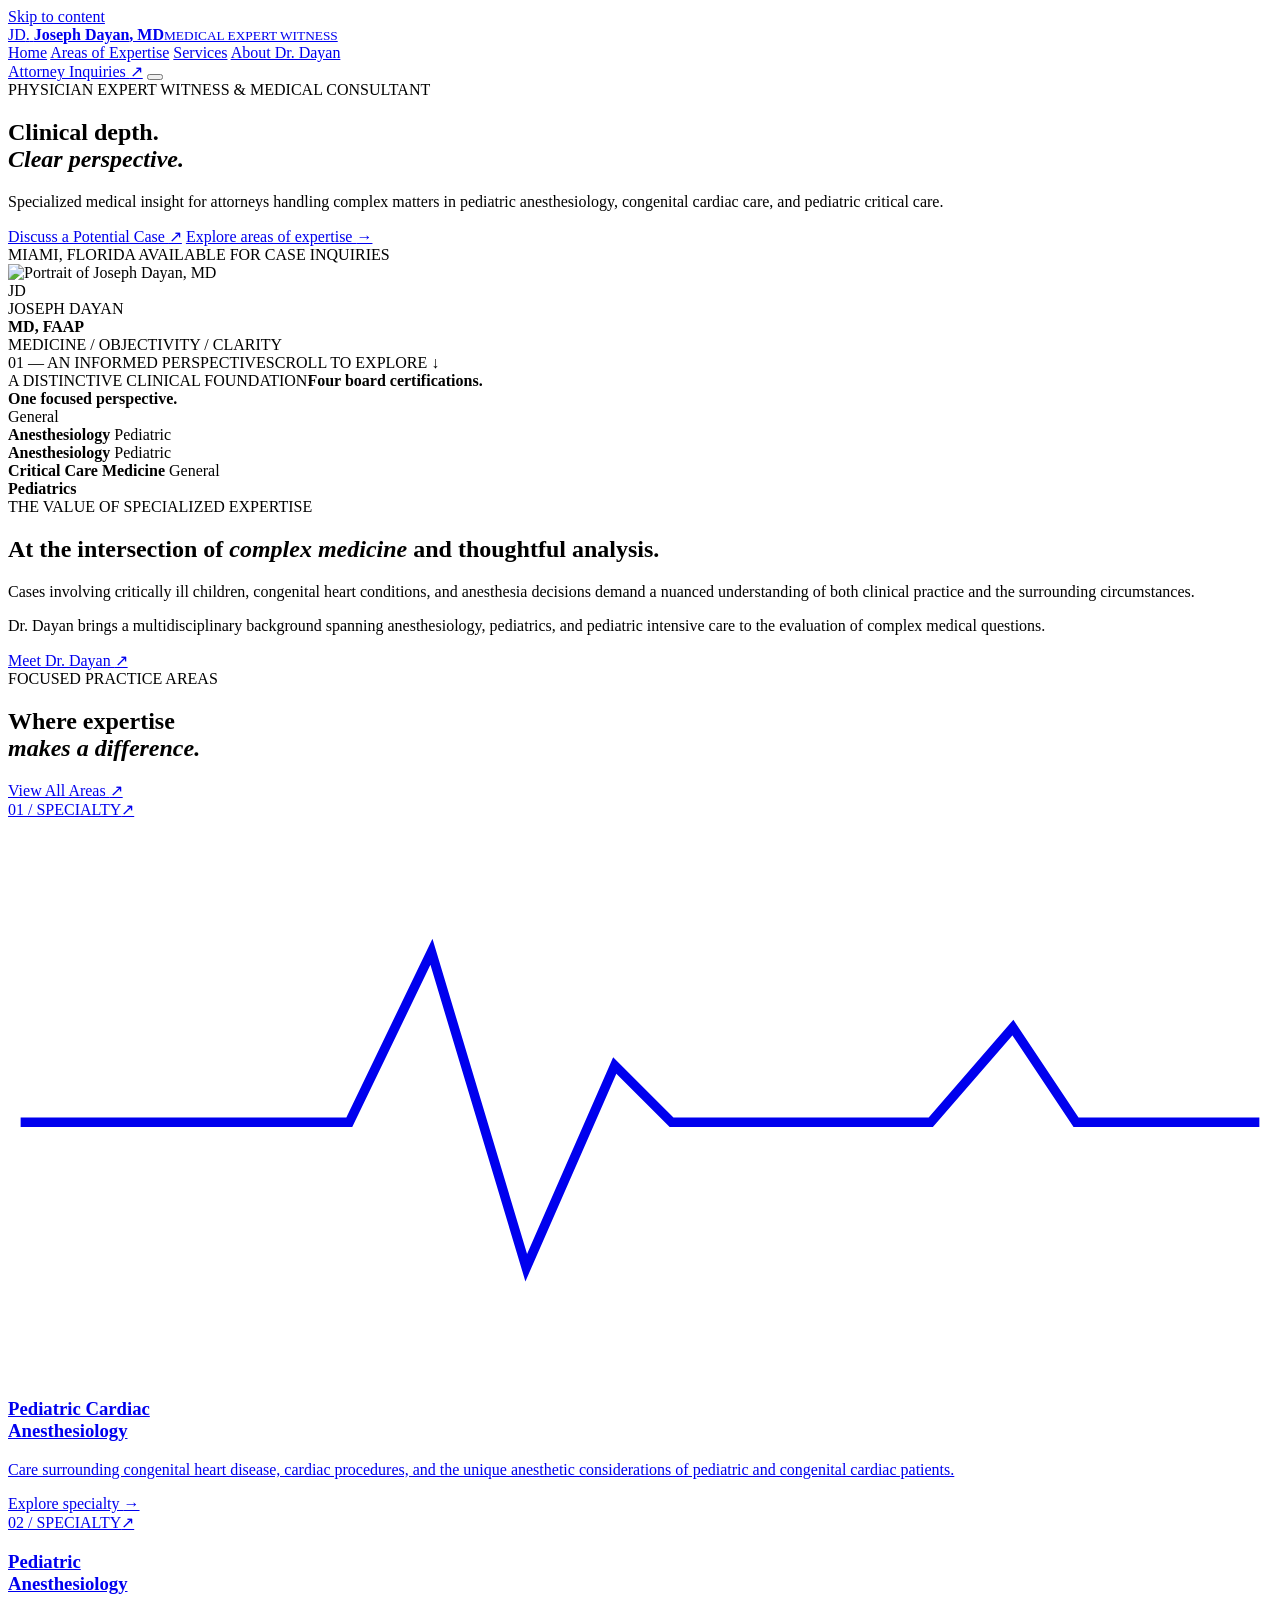
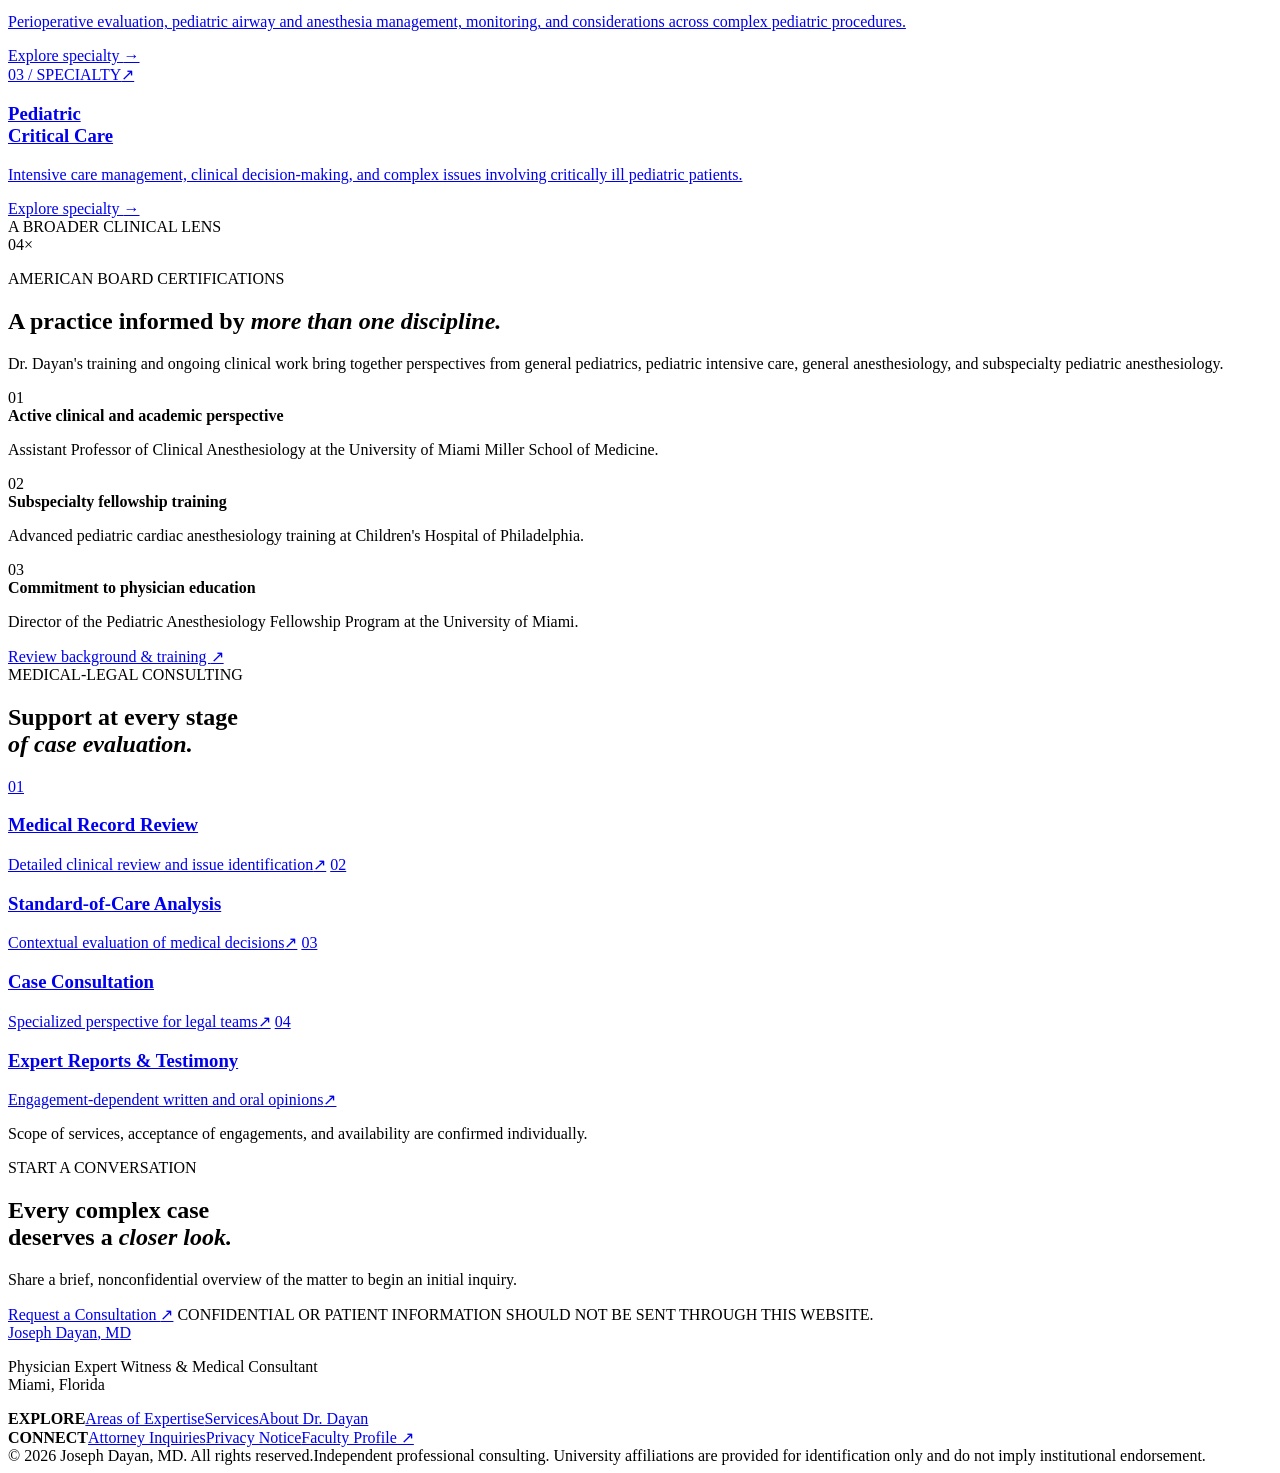
==== index.html @ 312da5a7 "Initialize static expert witness site homepage" ====
<!doctype html>
<html lang="en">
<head>
  <meta charset="utf-8">
  <meta name="viewport" content="width=device-width, initial-scale=1">
  <meta name="theme-color" content="#091e2d">
  <meta name="description" content="Joseph Dayan, MD, FAAP offers medical expert witness and consulting services in pediatric cardiac anesthesiology, pediatric anesthesia, and pediatric critical care.">
  <meta property="og:type" content="website">
  <meta property="og:title" content="Joseph Dayan, MD | Medical Expert Witness">
  <meta property="og:description" content="Focused medical insight for complex pediatric anesthesia and critical care matters.">
  <title>Joseph Dayan, MD | Pediatric Anesthesia & Critical Care Expert Witness</title>
  <link rel="icon" href="assets/favicon.svg" type="image/svg+xml">
  <link rel="preconnect" href="https://fonts.googleapis.com">
  <link rel="preconnect" href="https://fonts.gstatic.com" crossorigin>
  <link href="https://fonts.googleapis.com/css2?family=DM+Sans:wght@400;500;600;700&family=Manrope:wght@400;500;600;700;800&family=Playfair+Display:wght@400;500;600&display=swap" rel="stylesheet">
  <link rel="stylesheet" href="assets/styles.css">
  <script defer src="assets/site.js"></script>
</head>
<body>
  <a class="skip-link" href="#main">Skip to content</a>
  <header class="site-header" data-header>
    <div class="container header-inner">
      <a class="brand" href="index.html" aria-label="Joseph Dayan MD, home">
        <span class="brand-mark" aria-hidden="true">JD<span class="mark-dot">.</span></span>
        <span class="brand-copy"><strong>Joseph Dayan<span>, MD</span></strong><small>MEDICAL EXPERT WITNESS</small></span>
      </a>
      <nav class="desktop-nav" aria-label="Main navigation">
        <a class="active" href="index.html" aria-current="page">Home</a>
        <a href="expertise.html">Areas of Expertise</a>
        <a href="services.html">Services</a>
        <a href="about.html">About Dr. Dayan</a>
      </nav>
      <a class="button button-header" href="contact.html">Attorney Inquiries <span aria-hidden="true">↗</span></a>
      <button class="menu-toggle" type="button" aria-label="Open navigation" aria-expanded="false" aria-controls="mobile-nav" data-menu-toggle><span></span><span></span></button>
    </div>
    <nav id="mobile-nav" class="mobile-nav" aria-label="Mobile navigation" hidden>
      <a href="index.html" aria-current="page">Home</a><a href="expertise.html">Areas of Expertise</a><a href="services.html">Services</a><a href="about.html">About Dr. Dayan</a><a href="contact.html">Attorney Inquiries ↗</a>
    </nav>
  </header>

  <main id="main">
    <section class="hero">
      <div class="hero-glow" aria-hidden="true"></div>
      <div class="container hero-grid">
        <div class="hero-copy" data-reveal>
          <div class="eyebrow light"><span class="eyebrow-line"></span> PHYSICIAN EXPERT WITNESS & MEDICAL CONSULTANT</div>
          <h1>Clinical depth.<br><em>Clear perspective.</em></h1>
          <p class="hero-lead">Specialized medical insight for attorneys handling complex matters in pediatric anesthesiology, congenital cardiac care, and pediatric critical care.</p>
          <div class="hero-actions">
            <a class="button button-gold" href="contact.html">Discuss a Potential Case <span aria-hidden="true">↗</span></a>
            <a class="text-link light-link" href="expertise.html">Explore areas of expertise <span aria-hidden="true">→</span></a>
          </div>
          <div class="hero-subline"><span class="signal-dot"></span> MIAMI, FLORIDA <span class="subline-divider"></span> AVAILABLE FOR CASE INQUIRIES</div>
        </div>
        <div class="hero-portrait-wrap" data-reveal>
          <div class="portrait-frame">
            <div class="portrait-arch" aria-hidden="true"></div>
            <img class="physician-photo" src="https://med.miami.edu/-/media/millerschool/faculty/anesthesiology/54119388-joseph-dayan.ashx?rev=396a6e62b9d84872a317f934776506e8" alt="Portrait of Joseph Dayan, MD" loading="eager" onerror="this.classList.add('photo-unavailable')">
            <div class="photo-fallback" aria-hidden="true">JD</div>
            <div class="portrait-credit"><span class="portrait-credit-rule"></span><span>JOSEPH DAYAN<br><strong>MD, FAAP</strong></span></div>
          </div>
          <div class="portrait-side-label" aria-hidden="true">MEDICINE  /  OBJECTIVITY  /  CLARITY</div>
        </div>
      </div>
      <div class="container">
        <div class="hero-bottom"><span>01 — AN INFORMED PERSPECTIVE</span><span>SCROLL TO EXPLORE <span aria-hidden="true">↓</span></span></div>
      </div>
    </section>

    <section class="credential-strip" aria-label="Professional credentials">
      <div class="container credential-inner">
        <div class="credential-intro"><span class="section-kicker">A DISTINCTIVE CLINICAL FOUNDATION</span><strong>Four board certifications.<br>One focused perspective.</strong></div>
        <div class="credential-items">
          <span>General<br><strong>Anesthesiology</strong></span>
          <span>Pediatric<br><strong>Anesthesiology</strong></span>
          <span>Pediatric<br><strong>Critical Care Medicine</strong></span>
          <span>General<br><strong>Pediatrics</strong></span>
        </div>
      </div>
    </section>

    <section class="section section-intro">
      <div class="container two-column-intro">
        <div data-reveal>
          <span class="section-kicker">THE VALUE OF SPECIALIZED EXPERTISE</span>
          <h2 class="section-title">At the intersection of <em>complex medicine</em> and thoughtful analysis.</h2>
        </div>
        <div class="intro-right" data-reveal>
          <p>Cases involving critically ill children, congenital heart conditions, and anesthesia decisions demand a nuanced understanding of both clinical practice and the surrounding circumstances.</p>
          <p>Dr. Dayan brings a multidisciplinary background spanning anesthesiology, pediatrics, and pediatric intensive care to the evaluation of complex medical questions.</p>
          <a class="text-link" href="about.html">Meet Dr. Dayan <span aria-hidden="true">↗</span></a>
        </div>
      </div>
    </section>

    <section class="section specialties-section" id="expertise">
      <div class="container">
        <div class="section-heading-row" data-reveal>
          <div><span class="section-kicker">FOCUSED PRACTICE AREAS</span><h2 class="section-title">Where expertise<br><em>makes a difference.</em></h2></div>
          <a href="expertise.html" class="text-link">View All Areas <span aria-hidden="true">↗</span></a>
        </div>
        <div class="specialty-grid">
          <a class="specialty-card" href="expertise.html#cardiac" data-reveal>
            <div class="specialty-top"><span>01 / SPECIALTY</span><span class="card-arrow" aria-hidden="true">↗</span></div>
            <div class="specialty-graphic heartbeat" aria-hidden="true"><svg viewBox="0 0 200 88" fill="none"><path d="M2 48H42L54 48L67 21L82 71L96 39L105 48H146L159 33L169 48H198" stroke="currentColor" stroke-width="1.5"/></svg></div>
            <h3>Pediatric Cardiac<br>Anesthesiology</h3>
            <p>Care surrounding congenital heart disease, cardiac procedures, and the unique anesthetic considerations of pediatric and congenital cardiac patients.</p>
            <span class="card-more">Explore specialty <span aria-hidden="true">→</span></span>
          </a>
          <a class="specialty-card" href="expertise.html#anesthesia" data-reveal>
            <div class="specialty-top"><span>02 / SPECIALTY</span><span class="card-arrow" aria-hidden="true">↗</span></div>
            <div class="specialty-graphic rings" aria-hidden="true"><span></span><span></span><span></span></div>
            <h3>Pediatric<br>Anesthesiology</h3>
            <p>Perioperative evaluation, pediatric airway and anesthesia management, monitoring, and considerations across complex pediatric procedures.</p>
            <span class="card-more">Explore specialty <span aria-hidden="true">→</span></span>
          </a>
          <a class="specialty-card" href="expertise.html#critical-care" data-reveal>
            <div class="specialty-top"><span>03 / SPECIALTY</span><span class="card-arrow" aria-hidden="true">↗</span></div>
            <div class="specialty-graphic cross" aria-hidden="true"><span></span><span></span></div>
            <h3>Pediatric<br>Critical Care</h3>
            <p>Intensive care management, clinical decision-making, and complex issues involving critically ill pediatric patients.</p>
            <span class="card-more">Explore specialty <span aria-hidden="true">→</span></span>
          </a>
        </div>
      </div>
    </section>

    <section class="section perspective-section">
      <div class="container perspective-grid">
        <div data-reveal><span class="section-kicker">A BROADER CLINICAL LENS</span><div class="number-art">04<span>×</span></div><p class="number-caption">AMERICAN BOARD CERTIFICATIONS</p></div>
        <div class="perspective-content" data-reveal>
          <h2 class="section-title">A practice informed by <em>more than one discipline.</em></h2>
          <p>Dr. Dayan's training and ongoing clinical work bring together perspectives from general pediatrics, pediatric intensive care, general anesthesiology, and subspecialty pediatric anesthesiology.</p>
          <div class="fine-rule"></div>
          <div class="perspective-list"><span>01</span><div><strong>Active clinical and academic perspective</strong><p>Assistant Professor of Clinical Anesthesiology at the University of Miami Miller School of Medicine.</p></div></div>
          <div class="perspective-list"><span>02</span><div><strong>Subspecialty fellowship training</strong><p>Advanced pediatric cardiac anesthesiology training at Children's Hospital of Philadelphia.</p></div></div>
          <div class="perspective-list"><span>03</span><div><strong>Commitment to physician education</strong><p>Director of the Pediatric Anesthesiology Fellowship Program at the University of Miami.</p></div></div>
          <a class="text-link" href="about.html">Review background & training <span aria-hidden="true">↗</span></a>
        </div>
      </div>
    </section>

    <section class="section services-preview">
      <div class="container">
        <div class="section-heading-row" data-reveal>
          <div><span class="section-kicker">MEDICAL-LEGAL CONSULTING</span><h2 class="section-title">Support at every stage<br><em>of case evaluation.</em></h2></div>
        </div>
        <div class="services-list">
          <a href="services.html#records" class="service-row"><span class="service-num">01</span><h3>Medical Record Review</h3><span class="service-description">Detailed clinical review and issue identification</span><span class="service-row-arrow" aria-hidden="true">↗</span></a>
          <a href="services.html#standard" class="service-row"><span class="service-num">02</span><h3>Standard-of-Care Analysis</h3><span class="service-description">Contextual evaluation of medical decisions</span><span class="service-row-arrow" aria-hidden="true">↗</span></a>
          <a href="services.html#consultation" class="service-row"><span class="service-num">03</span><h3>Case Consultation</h3><span class="service-description">Specialized perspective for legal teams</span><span class="service-row-arrow" aria-hidden="true">↗</span></a>
          <a href="services.html#testimony" class="service-row"><span class="service-num">04</span><h3>Expert Reports & Testimony</h3><span class="service-description">Engagement-dependent written and oral opinions</span><span class="service-row-arrow" aria-hidden="true">↗</span></a>
        </div>
        <p class="services-footnote">Scope of services, acceptance of engagements, and availability are confirmed individually.</p>
      </div>
    </section>

    <section class="closing-cta">
      <div class="container closing-inner" data-reveal>
        <span class="eyebrow light"><span class="eyebrow-line"></span> START A CONVERSATION</span>
        <h2>Every complex case<br>deserves a <em>closer look.</em></h2>
        <p>Share a brief, nonconfidential overview of the matter to begin an initial inquiry.</p>
        <a class="button button-gold" href="contact.html">Request a Consultation <span aria-hidden="true">↗</span></a>
        <span class="closing-detail">CONFIDENTIAL OR PATIENT INFORMATION SHOULD NOT BE SENT THROUGH THIS WEBSITE.</span>
      </div>
    </section>
  </main>

  <footer class="site-footer">
    <div class="container footer-top"><div><a href="index.html" class="footer-brand">Joseph Dayan<span>, MD</span></a><p>Physician Expert Witness & Medical Consultant<br>Miami, Florida</p></div><div class="footer-links"><div><strong>EXPLORE</strong><a href="expertise.html">Areas of Expertise</a><a href="services.html">Services</a><a href="about.html">About Dr. Dayan</a></div><div><strong>CONNECT</strong><a href="contact.html">Attorney Inquiries</a><a href="privacy.html">Privacy Notice</a><a href="https://med.miami.edu/faculty/joseph-dayan-md-faap" target="_blank" rel="noopener noreferrer">Faculty Profile ↗</a></div></div></div>
    <div class="container footer-bottom"><span>© <span data-year>2026</span> Joseph Dayan, MD. All rights reserved.</span><span>Independent professional consulting. University affiliations are provided for identification only and do not imply institutional endorsement.</span></div>
  </footer>
</body>
</html>
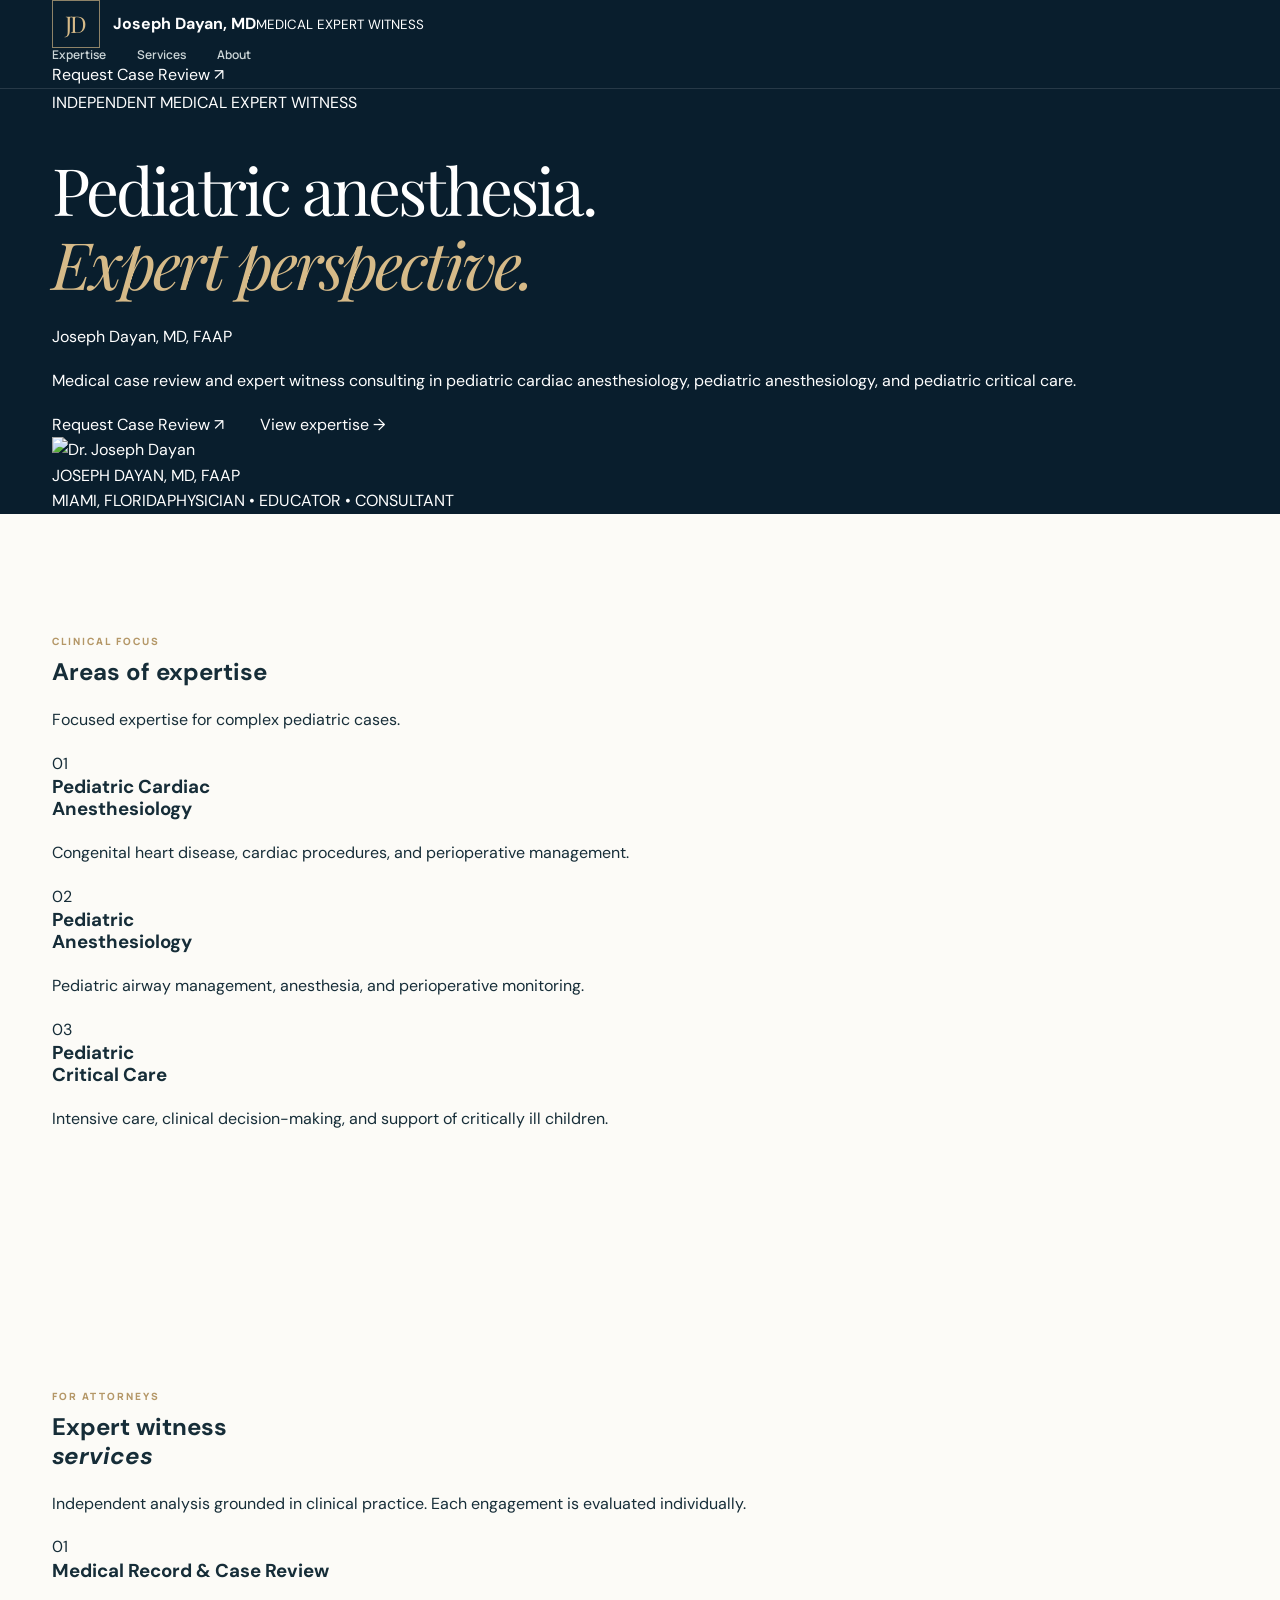
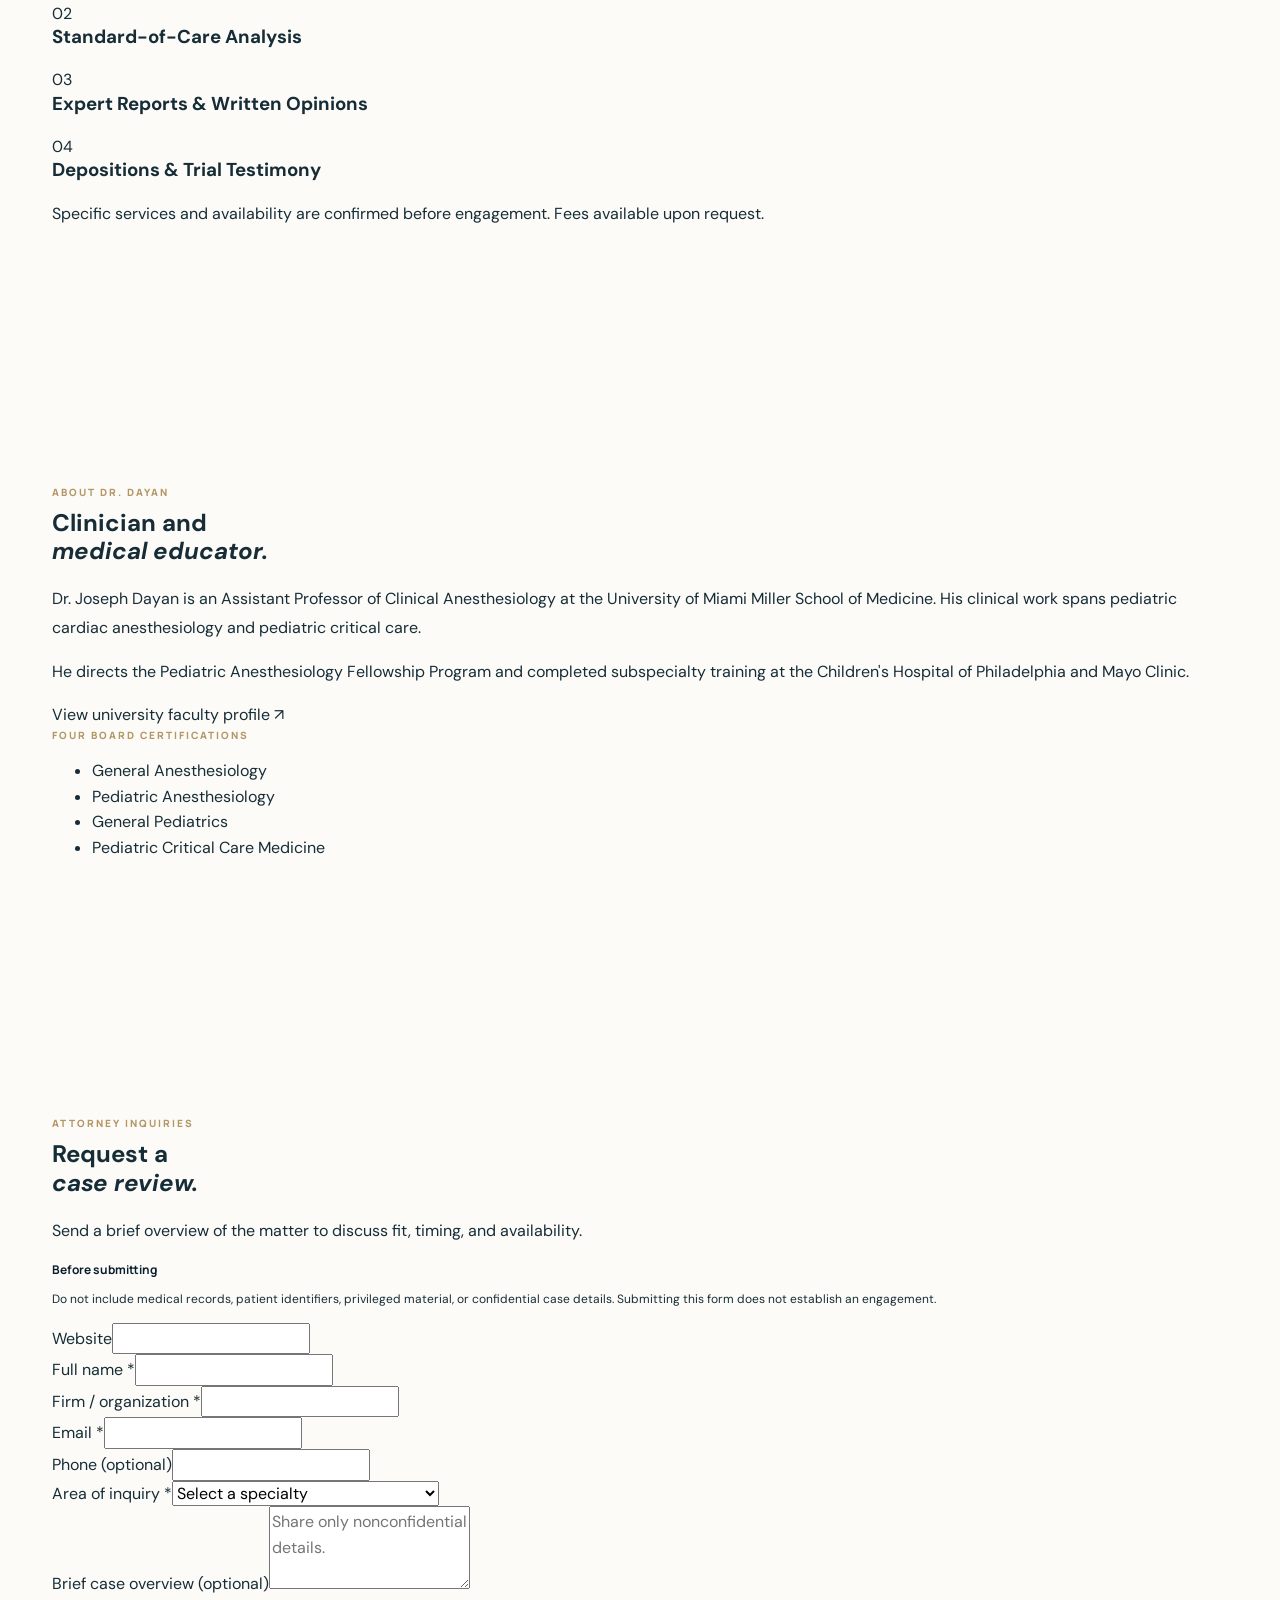
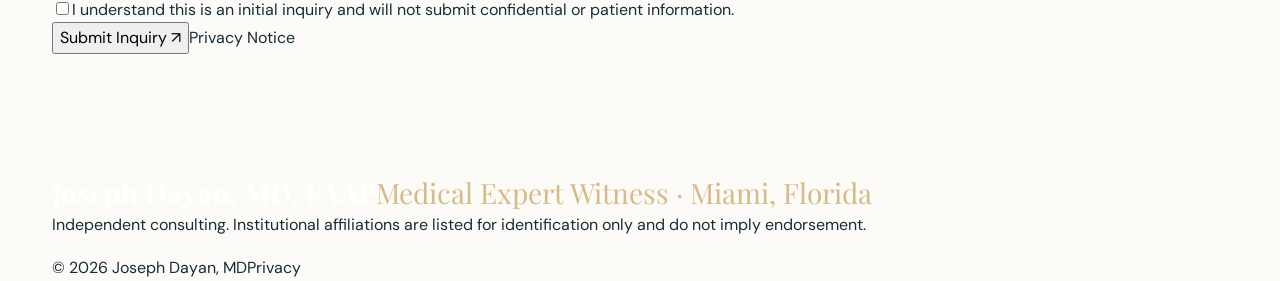
==== commit d45a682b: "Redesign homepage as concise attorney-focused single-page site" ====
--- a/index.html
+++ b/index.html
@@ -3,172 +3,151 @@
 <head>
   <meta charset="utf-8">
   <meta name="viewport" content="width=device-width, initial-scale=1">
-  <meta name="theme-color" content="#091e2d">
-  <meta name="description" content="Joseph Dayan, MD, FAAP offers medical expert witness and consulting services in pediatric cardiac anesthesiology, pediatric anesthesia, and pediatric critical care.">
+  <meta name="theme-color" content="#132a37">
+  <meta name="description" content="Joseph Dayan, MD, FAAP — medical expert witness and case review in pediatric cardiac anesthesiology, pediatric anesthesiology, and pediatric critical care.">
   <meta property="og:type" content="website">
-  <meta property="og:title" content="Joseph Dayan, MD | Medical Expert Witness">
-  <meta property="og:description" content="Focused medical insight for complex pediatric anesthesia and critical care matters.">
-  <title>Joseph Dayan, MD | Pediatric Anesthesia & Critical Care Expert Witness</title>
+  <meta property="og:title" content="Joseph Dayan, MD | Pediatric Anesthesia Expert Witness">
+  <meta property="og:description" content="Independent medical case review for attorneys. Pediatric cardiac anesthesia, pediatric anesthesia, and pediatric critical care.">
+  <title>Joseph Dayan, MD | Pediatric Anesthesia Expert Witness</title>
   <link rel="icon" href="assets/favicon.svg" type="image/svg+xml">
   <link rel="preconnect" href="https://fonts.googleapis.com">
   <link rel="preconnect" href="https://fonts.gstatic.com" crossorigin>
-  <link href="https://fonts.googleapis.com/css2?family=DM+Sans:wght@400;500;600;700&family=Manrope:wght@400;500;600;700;800&family=Playfair+Display:wght@400;500;600&display=swap" rel="stylesheet">
+  <link href="https://fonts.googleapis.com/css2?family=DM+Sans:wght@400;500;600;700&family=Manrope:wght@500;600;700;800&family=Playfair+Display:wght@400;500;600&display=swap" rel="stylesheet">
   <link rel="stylesheet" href="assets/styles.css">
   <script defer src="assets/site.js"></script>
 </head>
 <body>
   <a class="skip-link" href="#main">Skip to content</a>
-  <header class="site-header" data-header>
-    <div class="container header-inner">
-      <a class="brand" href="index.html" aria-label="Joseph Dayan MD, home">
-        <span class="brand-mark" aria-hidden="true">JD<span class="mark-dot">.</span></span>
-        <span class="brand-copy"><strong>Joseph Dayan<span>, MD</span></strong><small>MEDICAL EXPERT WITNESS</small></span>
+  <header class="site-header">
+    <div class="container header-layout">
+      <a class="brand" href="index.html" aria-label="Joseph Dayan, MD, home">
+        <span class="brand-mark" aria-hidden="true">JD</span>
+        <span class="brand-text"><strong>Joseph Dayan, MD</strong><small>MEDICAL EXPERT WITNESS</small></span>
       </a>
       <nav class="desktop-nav" aria-label="Main navigation">
-        <a class="active" href="index.html" aria-current="page">Home</a>
-        <a href="expertise.html">Areas of Expertise</a>
-        <a href="services.html">Services</a>
-        <a href="about.html">About Dr. Dayan</a>
+        <a href="#expertise">Expertise</a>
+        <a href="#services">Services</a>
+        <a href="#about">About</a>
       </nav>
-      <a class="button button-header" href="contact.html">Attorney Inquiries <span aria-hidden="true">↗</span></a>
+      <a class="btn btn-nav" href="#contact">Request Case Review <span aria-hidden="true">↗</span></a>
       <button class="menu-toggle" type="button" aria-label="Open navigation" aria-expanded="false" aria-controls="mobile-nav" data-menu-toggle><span></span><span></span></button>
     </div>
-    <nav id="mobile-nav" class="mobile-nav" aria-label="Mobile navigation" hidden>
-      <a href="index.html" aria-current="page">Home</a><a href="expertise.html">Areas of Expertise</a><a href="services.html">Services</a><a href="about.html">About Dr. Dayan</a><a href="contact.html">Attorney Inquiries ↗</a>
+    <nav class="mobile-nav" id="mobile-nav" aria-label="Mobile navigation" hidden>
+      <a href="#expertise">Expertise</a>
+      <a href="#services">Services</a>
+      <a href="#about">About</a>
+      <a href="#contact">Request Case Review</a>
     </nav>
   </header>
-
   <main id="main">
-    <section class="hero">
-      <div class="hero-glow" aria-hidden="true"></div>
-      <div class="container hero-grid">
-        <div class="hero-copy" data-reveal>
-          <div class="eyebrow light"><span class="eyebrow-line"></span> PHYSICIAN EXPERT WITNESS & MEDICAL CONSULTANT</div>
-          <h1>Clinical depth.<br><em>Clear perspective.</em></h1>
-          <p class="hero-lead">Specialized medical insight for attorneys handling complex matters in pediatric anesthesiology, congenital cardiac care, and pediatric critical care.</p>
+    <section class="hero" aria-labelledby="hero-title">
+      <div class="container hero-layout">
+        <div class="hero-copy">
+          <p class="overline"><span class="overline-rule"></span> INDEPENDENT MEDICAL EXPERT WITNESS</p>
+          <h1 id="hero-title">Pediatric anesthesia.<br><em>Expert perspective.</em></h1>
+          <p class="hero-name">Joseph Dayan, MD, FAAP</p>
+          <p class="hero-description">Medical case review and expert witness consulting in pediatric cardiac anesthesiology, pediatric anesthesiology, and pediatric critical care.</p>
           <div class="hero-actions">
-            <a class="button button-gold" href="contact.html">Discuss a Potential Case <span aria-hidden="true">↗</span></a>
-            <a class="text-link light-link" href="expertise.html">Explore areas of expertise <span aria-hidden="true">→</span></a>
+            <a class="btn btn-accent" href="#contact">Request Case Review <span aria-hidden="true">↗</span></a>
+            <a class="subtle-link" href="#expertise">View expertise <span aria-hidden="true">→</span></a>
           </div>
-          <div class="hero-subline"><span class="signal-dot"></span> MIAMI, FLORIDA <span class="subline-divider"></span> AVAILABLE FOR CASE INQUIRIES</div>
         </div>
-        <div class="hero-portrait-wrap" data-reveal>
-          <div class="portrait-frame">
-            <div class="portrait-arch" aria-hidden="true"></div>
-            <img class="physician-photo" src="https://med.miami.edu/-/media/millerschool/faculty/anesthesiology/54119388-joseph-dayan.ashx?rev=396a6e62b9d84872a317f934776506e8" alt="Portrait of Joseph Dayan, MD" loading="eager" onerror="this.classList.add('photo-unavailable')">
-            <div class="photo-fallback" aria-hidden="true">JD</div>
-            <div class="portrait-credit"><span class="portrait-credit-rule"></span><span>JOSEPH DAYAN<br><strong>MD, FAAP</strong></span></div>
-          </div>
-          <div class="portrait-side-label" aria-hidden="true">MEDICINE  /  OBJECTIVITY  /  CLARITY</div>
+        <div class="hero-photo">
+          <img src="https://med.miami.edu/-/media/millerschool/faculty/anesthesiology/54119388-joseph-dayan.ashx?rev=396a6e62b9d84872a317f934776506e8" alt="Dr. Joseph Dayan" fetchpriority="high" onerror="this.hidden=true;this.nextElementSibling.hidden=false">
+          <span class="photo-fallback" hidden aria-hidden="true">JD</span>
+          <span class="photo-caption">JOSEPH DAYAN, MD, FAAP</span>
         </div>
       </div>
-      <div class="container">
-        <div class="hero-bottom"><span>01 — AN INFORMED PERSPECTIVE</span><span>SCROLL TO EXPLORE <span aria-hidden="true">↓</span></span></div>
-      </div>
+      <div class="container hero-foot"><span>MIAMI, FLORIDA</span><span>PHYSICIAN • EDUCATOR • CONSULTANT</span></div>
     </section>
 
-    <section class="credential-strip" aria-label="Professional credentials">
-      <div class="container credential-inner">
-        <div class="credential-intro"><span class="section-kicker">A DISTINCTIVE CLINICAL FOUNDATION</span><strong>Four board certifications.<br>One focused perspective.</strong></div>
-        <div class="credential-items">
-          <span>General<br><strong>Anesthesiology</strong></span>
-          <span>Pediatric<br><strong>Anesthesiology</strong></span>
-          <span>Pediatric<br><strong>Critical Care Medicine</strong></span>
-          <span>General<br><strong>Pediatrics</strong></span>
+    <section class="section expertise-section" id="expertise" aria-labelledby="expertise-title">
+      <div class="container">
+        <div class="section-heading">
+          <div><p class="eyebrow">CLINICAL FOCUS</p><h2 id="expertise-title">Areas of expertise</h2></div>
+          <p>Focused expertise for complex pediatric cases.</p>
+        </div>
+        <div class="focus-grid">
+          <article class="focus-card"><span class="focus-count">01</span><h3>Pediatric Cardiac<br>Anesthesiology</h3><p>Congenital heart disease, cardiac procedures, and perioperative management.</p></article>
+          <article class="focus-card"><span class="focus-count">02</span><h3>Pediatric<br>Anesthesiology</h3><p>Pediatric airway management, anesthesia, and perioperative monitoring.</p></article>
+          <article class="focus-card"><span class="focus-count">03</span><h3>Pediatric<br>Critical Care</h3><p>Intensive care, clinical decision-making, and support of critically ill children.</p></article>
         </div>
       </div>
     </section>
 
-    <section class="section section-intro">
-      <div class="container two-column-intro">
-        <div data-reveal>
-          <span class="section-kicker">THE VALUE OF SPECIALIZED EXPERTISE</span>
-          <h2 class="section-title">At the intersection of <em>complex medicine</em> and thoughtful analysis.</h2>
+    <section class="section services-section" id="services" aria-labelledby="services-title">
+      <div class="container services-layout">
+        <div class="services-intro">
+          <p class="eyebrow">FOR ATTORNEYS</p>
+          <h2 id="services-title">Expert witness<br><em>services</em></h2>
+          <p>Independent analysis grounded in clinical practice. Each engagement is evaluated individually.</p>
         </div>
-        <div class="intro-right" data-reveal>
-          <p>Cases involving critically ill children, congenital heart conditions, and anesthesia decisions demand a nuanced understanding of both clinical practice and the surrounding circumstances.</p>
-          <p>Dr. Dayan brings a multidisciplinary background spanning anesthesiology, pediatrics, and pediatric intensive care to the evaluation of complex medical questions.</p>
-          <a class="text-link" href="about.html">Meet Dr. Dayan <span aria-hidden="true">↗</span></a>
+        <div class="service-items">
+          <div><span class="service-number">01</span><h3>Medical Record & Case Review</h3></div>
+          <div><span class="service-number">02</span><h3>Standard-of-Care Analysis</h3></div>
+          <div><span class="service-number">03</span><h3>Expert Reports & Written Opinions</h3></div>
+          <div><span class="service-number">04</span><h3>Depositions & Trial Testimony</h3></div>
+          <p class="service-caveat">Specific services and availability are confirmed before engagement. Fees available upon request.</p>
         </div>
       </div>
     </section>
 
-    <section class="section specialties-section" id="expertise">
-      <div class="container">
-        <div class="section-heading-row" data-reveal>
-          <div><span class="section-kicker">FOCUSED PRACTICE AREAS</span><h2 class="section-title">Where expertise<br><em>makes a difference.</em></h2></div>
-          <a href="expertise.html" class="text-link">View All Areas <span aria-hidden="true">↗</span></a>
+    <section class="section about-section" id="about" aria-labelledby="about-title">
+      <div class="container about-layout">
+        <div class="about-copy">
+          <p class="eyebrow">ABOUT DR. DAYAN</p>
+          <h2 id="about-title">Clinician and<br><em>medical educator.</em></h2>
+          <p>Dr. Joseph Dayan is an Assistant Professor of Clinical Anesthesiology at the University of Miami Miller School of Medicine. His clinical work spans pediatric cardiac anesthesiology and pediatric critical care.</p>
+          <p>He directs the Pediatric Anesthesiology Fellowship Program and completed subspecialty training at the Children's Hospital of Philadelphia and Mayo Clinic.</p>
+          <a href="https://med.miami.edu/faculty/joseph-dayan-md-faap" target="_blank" rel="noopener noreferrer" class="underlined-link">View university faculty profile <span aria-hidden="true">↗</span></a>
         </div>
-        <div class="specialty-grid">
-          <a class="specialty-card" href="expertise.html#cardiac" data-reveal>
-            <div class="specialty-top"><span>01 / SPECIALTY</span><span class="card-arrow" aria-hidden="true">↗</span></div>
-            <div class="specialty-graphic heartbeat" aria-hidden="true"><svg viewBox="0 0 200 88" fill="none"><path d="M2 48H42L54 48L67 21L82 71L96 39L105 48H146L159 33L169 48H198" stroke="currentColor" stroke-width="1.5"/></svg></div>
-            <h3>Pediatric Cardiac<br>Anesthesiology</h3>
-            <p>Care surrounding congenital heart disease, cardiac procedures, and the unique anesthetic considerations of pediatric and congenital cardiac patients.</p>
-            <span class="card-more">Explore specialty <span aria-hidden="true">→</span></span>
-          </a>
-          <a class="specialty-card" href="expertise.html#anesthesia" data-reveal>
-            <div class="specialty-top"><span>02 / SPECIALTY</span><span class="card-arrow" aria-hidden="true">↗</span></div>
-            <div class="specialty-graphic rings" aria-hidden="true"><span></span><span></span><span></span></div>
-            <h3>Pediatric<br>Anesthesiology</h3>
-            <p>Perioperative evaluation, pediatric airway and anesthesia management, monitoring, and considerations across complex pediatric procedures.</p>
-            <span class="card-more">Explore specialty <span aria-hidden="true">→</span></span>
-          </a>
-          <a class="specialty-card" href="expertise.html#critical-care" data-reveal>
-            <div class="specialty-top"><span>03 / SPECIALTY</span><span class="card-arrow" aria-hidden="true">↗</span></div>
-            <div class="specialty-graphic cross" aria-hidden="true"><span></span><span></span></div>
-            <h3>Pediatric<br>Critical Care</h3>
-            <p>Intensive care management, clinical decision-making, and complex issues involving critically ill pediatric patients.</p>
-            <span class="card-more">Explore specialty <span aria-hidden="true">→</span></span>
-          </a>
+        <div class="boards" aria-label="Board certifications">
+          <p class="eyebrow">FOUR BOARD CERTIFICATIONS</p>
+          <ul>
+            <li>General Anesthesiology</li>
+            <li>Pediatric Anesthesiology</li>
+            <li>General Pediatrics</li>
+            <li>Pediatric Critical Care Medicine</li>
+          </ul>
         </div>
       </div>
     </section>
 
-    <section class="section perspective-section">
-      <div class="container perspective-grid">
-        <div data-reveal><span class="section-kicker">A BROADER CLINICAL LENS</span><div class="number-art">04<span>×</span></div><p class="number-caption">AMERICAN BOARD CERTIFICATIONS</p></div>
-        <div class="perspective-content" data-reveal>
-          <h2 class="section-title">A practice informed by <em>more than one discipline.</em></h2>
-          <p>Dr. Dayan's training and ongoing clinical work bring together perspectives from general pediatrics, pediatric intensive care, general anesthesiology, and subspecialty pediatric anesthesiology.</p>
-          <div class="fine-rule"></div>
-          <div class="perspective-list"><span>01</span><div><strong>Active clinical and academic perspective</strong><p>Assistant Professor of Clinical Anesthesiology at the University of Miami Miller School of Medicine.</p></div></div>
-          <div class="perspective-list"><span>02</span><div><strong>Subspecialty fellowship training</strong><p>Advanced pediatric cardiac anesthesiology training at Children's Hospital of Philadelphia.</p></div></div>
-          <div class="perspective-list"><span>03</span><div><strong>Commitment to physician education</strong><p>Director of the Pediatric Anesthesiology Fellowship Program at the University of Miami.</p></div></div>
-          <a class="text-link" href="about.html">Review background & training <span aria-hidden="true">↗</span></a>
+    <section class="section contact-section" id="contact" aria-labelledby="contact-title">
+      <div class="container contact-layout">
+        <div class="contact-copy">
+          <p class="eyebrow">ATTORNEY INQUIRIES</p>
+          <h2 id="contact-title">Request a<br><em>case review.</em></h2>
+          <p>Send a brief overview of the matter to discuss fit, timing, and availability.</p>
+          <div class="contact-note"><strong>Before submitting</strong><p>Do not include medical records, patient identifiers, privileged material, or confidential case details. Submitting this form does not establish an engagement.</p></div>
+        </div>
+        <div class="form-panel">
+          <form action="/api/inquiry" method="post" data-inquiry-form>
+            <div class="honeypot" aria-hidden="true"><label for="website">Website</label><input id="website" name="website" type="text" tabindex="-1" autocomplete="off"></div>
+            <div class="field-row">
+              <div class="field"><label for="fullName">Full name <span>*</span></label><input id="fullName" name="fullName" type="text" autocomplete="name" maxlength="160" required></div>
+              <div class="field"><label for="firm">Firm / organization <span>*</span></label><input id="firm" name="firm" type="text" autocomplete="organization" maxlength="150" required></div>
+            </div>
+            <div class="field-row">
+              <div class="field"><label for="email">Email <span>*</span></label><input id="email" name="email" type="email" autocomplete="email" maxlength="190" required></div>
+              <div class="field"><label for="phone">Phone <span class="optional">(optional)</span></label><input id="phone" name="phone" type="tel" autocomplete="tel" maxlength="45"></div>
+            </div>
+            <div class="field"><label for="specialty">Area of inquiry <span>*</span></label><select id="specialty" name="specialty" required><option value="">Select a specialty</option><option>Pediatric Cardiac Anesthesiology</option><option>Pediatric Anesthesiology</option><option>Pediatric Critical Care</option><option>Multiple / Unsure</option></select></div>
+            <div class="field"><label for="message">Brief case overview <span class="optional">(optional)</span></label><textarea id="message" name="message" rows="3" maxlength="1200" placeholder="Share only nonconfidential details."></textarea></div>
+            <label class="agreement"><input type="checkbox" name="consent" value="yes" required><span>I understand this is an initial inquiry and will not submit confidential or patient information.</span></label>
+            <div class="form-status" data-form-status role="status" aria-live="polite"></div>
+            <div class="form-bottom"><button class="btn btn-dark" type="submit" data-submit>Submit Inquiry <span aria-hidden="true">↗</span></button><a href="privacy.html">Privacy Notice</a></div>
+          </form>
         </div>
       </div>
     </section>
-
-    <section class="section services-preview">
-      <div class="container">
-        <div class="section-heading-row" data-reveal>
-          <div><span class="section-kicker">MEDICAL-LEGAL CONSULTING</span><h2 class="section-title">Support at every stage<br><em>of case evaluation.</em></h2></div>
-        </div>
-        <div class="services-list">
-          <a href="services.html#records" class="service-row"><span class="service-num">01</span><h3>Medical Record Review</h3><span class="service-description">Detailed clinical review and issue identification</span><span class="service-row-arrow" aria-hidden="true">↗</span></a>
-          <a href="services.html#standard" class="service-row"><span class="service-num">02</span><h3>Standard-of-Care Analysis</h3><span class="service-description">Contextual evaluation of medical decisions</span><span class="service-row-arrow" aria-hidden="true">↗</span></a>
-          <a href="services.html#consultation" class="service-row"><span class="service-num">03</span><h3>Case Consultation</h3><span class="service-description">Specialized perspective for legal teams</span><span class="service-row-arrow" aria-hidden="true">↗</span></a>
-          <a href="services.html#testimony" class="service-row"><span class="service-num">04</span><h3>Expert Reports & Testimony</h3><span class="service-description">Engagement-dependent written and oral opinions</span><span class="service-row-arrow" aria-hidden="true">↗</span></a>
-        </div>
-        <p class="services-footnote">Scope of services, acceptance of engagements, and availability are confirmed individually.</p>
-      </div>
-    </section>
-
-    <section class="closing-cta">
-      <div class="container closing-inner" data-reveal>
-        <span class="eyebrow light"><span class="eyebrow-line"></span> START A CONVERSATION</span>
-        <h2>Every complex case<br>deserves a <em>closer look.</em></h2>
-        <p>Share a brief, nonconfidential overview of the matter to begin an initial inquiry.</p>
-        <a class="button button-gold" href="contact.html">Request a Consultation <span aria-hidden="true">↗</span></a>
-        <span class="closing-detail">CONFIDENTIAL OR PATIENT INFORMATION SHOULD NOT BE SENT THROUGH THIS WEBSITE.</span>
-      </div>
-    </section>
   </main>
-
-  <footer class="site-footer">
-    <div class="container footer-top"><div><a href="index.html" class="footer-brand">Joseph Dayan<span>, MD</span></a><p>Physician Expert Witness & Medical Consultant<br>Miami, Florida</p></div><div class="footer-links"><div><strong>EXPLORE</strong><a href="expertise.html">Areas of Expertise</a><a href="services.html">Services</a><a href="about.html">About Dr. Dayan</a></div><div><strong>CONNECT</strong><a href="contact.html">Attorney Inquiries</a><a href="privacy.html">Privacy Notice</a><a href="https://med.miami.edu/faculty/joseph-dayan-md-faap" target="_blank" rel="noopener noreferrer">Faculty Profile ↗</a></div></div></div>
-    <div class="container footer-bottom"><span>© <span data-year>2026</span> Joseph Dayan, MD. All rights reserved.</span><span>Independent professional consulting. University affiliations are provided for identification only and do not imply institutional endorsement.</span></div>
+  <footer class="footer">
+    <div class="container footer-content">
+      <div class="footer-brand"><strong>Joseph Dayan, MD, FAAP</strong><span>Medical Expert Witness · Miami, Florida</span></div>
+      <p>Independent consulting. Institutional affiliations are listed for identification only and do not imply endorsement.</p>
+      <div class="footer-meta"><span>© <span data-year>2026</span> Joseph Dayan, MD</span><a href="privacy.html">Privacy</a></div>
+    </div>
   </footer>
 </body>
 </html>
--- a/assets/styles.css
+++ b/assets/styles.css
@@ -0,0 +1,20 @@
+:root{--navy:#091e2d;--navy-2:#102a3a;--navy-3:#17384a;--ink:#162d38;--muted:#5c6c73;--cream:#f7f5f0;--paper:#fcfbf7;--line:#dbe0df;--gold:#d6ba88;--gold-dark:#b49767;--mist:#e8eeed;--white:#fff;--sans:'Manrope',Arial,sans-serif;--body:'DM Sans',Arial,sans-serif;--serif:'Playfair Display',Georgia,serif;--max:1240px}
+*,*::before,*::after{box-sizing:border-box}html{scroll-behavior:smooth;scroll-padding-top:96px}body{margin:0;background:var(--paper);color:var(--ink);font-family:var(--body);font-size:16px;line-height:1.6;-webkit-font-smoothing:antialiased}img{max-width:100%;display:block}a{text-decoration:none;color:inherit}button,input,textarea,select{font:inherit}button{cursor:pointer}::selection{background:#d6ba88;color:#091e2d}h1,h2,h3,h4,p{margin-top:0}h1,h2,h3{line-height:1.18}p{line-height:1.78}.container{width:min(var(--max),calc(100% - 104px));margin-inline:auto}.skip-link{position:absolute;left:12px;top:-100px;background:#fff;color:#000;padding:12px 18px;z-index:999}.skip-link:focus{top:12px}:focus-visible{outline:3px solid var(--gold-dark);outline-offset:4px}
+.site-header{position:relative;z-index:30;background:var(--navy);color:#fff;border-bottom:1px solid rgba(255,255,255,.12)}.header-inner{height:98px;display:flex;align-items:center;gap:35px}.brand{display:inline-flex;align-items:center;gap:13px;flex-shrink:0}.brand-mark{width:48px;height:48px;display:grid;place-items:center;border:1px solid rgba(214,186,136,.65);font-family:var(--serif);font-size:23px;letter-spacing:-3px;color:var(--gold);padding-right:3px}.mark-dot{color:#fff}.brand-copy strong{font:600 19px/1.2 var(--serif);letter-spacing:-.7px;display:block}.brand-copy strong span{font-weight:400}.brand-copy small{font:700 8.5px/1.3 var(--sans);letter-spacing:1.85px;color:#a3bac2;display:block;margin-top:7px}.desktop-nav{display:flex;align-items:center;gap:31px;margin-left:auto}.desktop-nav a{font:600 12px/1.2 var(--sans);white-space:nowrap;color:#cbd5d7;transition:color .2s}.desktop-nav a:hover,.desktop-nav a.active{color:#fff}.desktop-nav a.active{position:relative}.desktop-nav a.active::after{content:"";height:2px;background:var(--gold);position:absolute;left:0;right:0;bottom:-17px}.button{display:inline-flex;align-items:center;justify-content:center;gap:24px;padding:15px 23px;min-height:52px;border:1px solid transparent;border-radius:2px;font:700 11px/1.3 var(--sans);letter-spacing:.45px;transition:background .25s,color .25s,transform .25s,border-color .25s}.button:hover{transform:translateY(-2px)}.button span{font-size:17px;font-weight:400;line-height:1}.button-header{border-color:var(--gold);color:var(--gold);padding:13px 17px;min-height:44px;margin-left:7px;white-space:nowrap}.button-header:hover{background:var(--gold);color:var(--navy)}.button-gold{background:var(--gold);color:var(--navy);border-color:var(--gold)}.button-gold:hover{background:#e9cd99}.button-navy{background:var(--navy);color:#fff}.button-navy:hover{background:var(--navy-3)}.menu-toggle{display:none;width:42px;height:42px;background:transparent;border:1px solid rgba(255,255,255,.3);margin-left:auto;align-items:center;justify-content:center;flex-direction:column;gap:6px}.menu-toggle span{width:19px;height:1px;background:#fff}.mobile-nav{display:none}
+.eyebrow,.section-kicker{font:800 10px/1.4 var(--sans);letter-spacing:2px;color:var(--gold-dark)}.eyebrow{display:flex;align-items:center;gap:13px}.eyebrow.light{color:var(--gold)}.eyebrow-line{display:inline-block;width:30px;height:1px;background:currentColor}.section-kicker{display:block;margin-bottom:27px}.section-title{font:400 clamp(36px,4vw,59px)/1.2 var(--serif);letter-spacing:-1.4px;margin:0;color:var(--navy)}.section-title em,.hero h1 em,.closing-cta h2 em,.page-hero h1 em{font-weight:400;color:var(--gold-dark)}.text-link{display:inline-flex;align-items:center;gap:24px;border-bottom:1px solid var(--gold-dark);padding-bottom:12px;font:700 12px var(--sans);color:var(--navy);transition:gap .2s}.text-link:hover{gap:31px}.text-link span{font-size:19px;font-weight:400}.light-link{color:#fff;border-color:rgba(214,186,136,.6)}
+.hero{background:var(--navy);color:#fff;position:relative;overflow:hidden}.hero-glow{position:absolute;width:900px;height:900px;top:-500px;right:-350px;background:radial-gradient(circle,rgba(48,90,104,.42),transparent 65%);pointer-events:none}.hero-grid{min-height:623px;display:grid;grid-template-columns:1.08fr .92fr;align-items:center;gap:30px;position:relative;padding-top:65px;padding-bottom:72px}.hero-copy{position:relative;z-index:2}.hero h1{font:400 clamp(52px,5.1vw,83px)/1.12 var(--serif);letter-spacing:-2.9px;margin:35px 0 24px;white-space:nowrap}.hero h1 em{color:var(--gold);font-style:italic}.hero-lead{font:400 17px/1.85 var(--body);max-width:540px;color:#bfcdd1;margin:0 0 34px}.hero-actions{display:flex;align-items:center;gap:36px;flex-wrap:wrap}.hero-subline{font:700 10px var(--sans);letter-spacing:1.5px;color:#a1b4ba;margin-top:57px;display:flex;align-items:center;gap:10px}.signal-dot{height:7px;width:7px;border-radius:50%;background:#cdb17f;box-shadow:0 0 0 4px rgba(205,177,127,.1)}.subline-divider{height:14px;width:1px;background:#637a84;margin:0 6px}.hero-portrait-wrap{position:relative;justify-self:end;width:min(100%,465px);padding-right:18px}.portrait-frame{height:555px;position:relative;overflow:hidden;background:linear-gradient(150deg,#c9d2cf,#dedbd3);border:12px solid rgba(255,255,255,.055);box-shadow:19px 20px 0 rgba(14,47,64,.65)}.portrait-arch{position:absolute;inset:44px 35px -140px;border:1px solid rgba(255,255,255,.5);border-radius:49% 49% 0 0;z-index:0}.portrait-frame::before{content:"";position:absolute;inset:0;background:linear-gradient(180deg,transparent 38%,rgba(5,19,28,.18) 68%,rgba(6,21,32,.6));z-index:1;pointer-events:none}.physician-photo{width:100%;height:100%;object-fit:cover;object-position:center 18%;filter:grayscale(.18) saturate(.79);position:relative;z-index:1}.physician-photo.photo-unavailable{display:none}.photo-fallback{display:none;position:absolute;inset:0;place-items:center;font:400 140px var(--serif);color:rgba(9,30,45,.25)}.physician-photo.photo-unavailable+.photo-fallback{display:grid}.portrait-credit{position:absolute;z-index:2;bottom:35px;left:32px;color:#fff;display:flex;align-items:center;gap:15px;font:700 10px/1.9 var(--sans);letter-spacing:2.4px}.portrait-credit strong{font-size:14px;letter-spacing:2px}.portrait-credit-rule{width:32px;height:1px;background:var(--gold)}.portrait-side-label{position:absolute;right:-28px;top:50%;transform:translate(50%,-50%) rotate(90deg);font:700 8px var(--sans);letter-spacing:2.2px;color:#a3b4ba;white-space:nowrap}.hero-bottom{display:flex;justify-content:space-between;border-top:1px solid rgba(255,255,255,.12);padding:18px 0 22px;font:700 9px var(--sans);letter-spacing:1.8px;color:#8da4ac}.hero-bottom span span{color:var(--gold);padding-left:8px}
+.credential-strip{background:#eeeae1;border-bottom:1px solid #dedbd4}.credential-inner{padding:35px 0;display:grid;grid-template-columns:275px 1fr;align-items:center;gap:43px}.credential-intro{border-right:1px solid #d4d0c7}.credential-intro .section-kicker{margin:0 0 11px;font-size:9px}.credential-intro strong{font:400 20px/1.5 var(--serif);color:var(--navy)}.credential-items{display:grid;grid-template-columns:repeat(4,1fr);gap:18px}.credential-items span{font:500 11px/1.8 var(--body);color:#72746f}.credential-items strong{font:700 12px/1.5 var(--sans);color:var(--navy)}
+.section{padding:120px 0}.section-intro{background:var(--paper);padding:136px 0 130px}.two-column-intro{display:grid;grid-template-columns:1.1fr .75fr;gap:125px}.intro-right{padding-top:43px}.intro-right p{font-size:17px;color:#57676d;margin-bottom:18px}.intro-right .text-link{margin-top:24px}
+.specialties-section{background:#f1f2ee}.section-heading-row{display:flex;align-items:end;justify-content:space-between;gap:24px;margin-bottom:55px}.section-heading-row .text-link{flex-shrink:0;margin-bottom:8px}.specialty-grid{display:grid;grid-template-columns:repeat(3,1fr);gap:18px}.specialty-card{position:relative;display:flex;flex-direction:column;min-height:475px;background:#fff;padding:31px 30px 28px;border:1px solid #e4e7e3;transition:transform .3s,box-shadow .3s,border-color .3s}.specialty-card:hover{transform:translateY(-6px);box-shadow:0 20px 40px rgba(19,41,55,.08);border-color:#c4c9c4}.specialty-top{display:flex;justify-content:space-between;align-items:start;font:800 10px var(--sans);letter-spacing:1.7px;color:#789097}.card-arrow{font:400 26px var(--body);color:var(--gold-dark)}.specialty-graphic{height:150px;display:flex;align-items:center;justify-content:center;color:#aec2c2;position:relative}.heartbeat svg{width:190px}.rings span{position:absolute;display:block;border:1px solid #adbdbe;border-radius:50%;width:115px;height:115px}.rings span:nth-child(2){width:83px;height:83px}.rings span:nth-child(3){width:50px;height:50px;background:#eaf0ef}.cross span{position:absolute;background:#b7cac8;width:105px;height:18px;border-radius:9px}.cross span:nth-child(2){transform:rotate(90deg)}.specialty-card h3{font:400 29px/1.24 var(--serif);letter-spacing:-.7px;color:var(--navy);margin:4px 0 16px}.specialty-card p{font-size:13.5px;line-height:1.8;color:#69777d;margin-bottom:30px}.card-more{border-top:1px solid #e6e9e7;display:flex;justify-content:space-between;align-items:center;padding-top:19px;margin-top:auto;font:700 11px var(--sans);color:var(--navy)}.card-more span{font-size:18px}
+.perspective-section{background:#fff}.perspective-grid{display:grid;grid-template-columns:.85fr 1.15fr;gap:130px}.number-art{font:400 clamp(165px,21vw,295px)/1.3 var(--serif);letter-spacing:-18px;color:#c0d0cc;display:flex;align-items:flex-start}.number-art span{font:400 70px var(--serif);letter-spacing:0;color:var(--gold-dark);margin:32px 0 0 8px}.number-caption{font:800 10px var(--sans);letter-spacing:2px;color:#6c7b79;margin-top:-25px}.perspective-content>.section-title{margin:0 0 25px}.perspective-content>p{font-size:16px;color:#607077;margin-bottom:34px}.fine-rule{border-top:1px solid var(--line)}.perspective-list{display:grid;grid-template-columns:42px 1fr;gap:13px;padding:20px 0 18px;border-bottom:1px solid var(--line)}.perspective-list>span{font:700 11px var(--sans);color:var(--gold-dark);padding-top:4px}.perspective-list strong{font:700 13px var(--sans);color:var(--navy)}.perspective-list p{font-size:13px;color:#64757c;margin:7px 0 0}.perspective-content>.text-link{margin-top:33px}
+.services-preview{background:var(--cream)}.services-list{border-top:1px solid #cbd2d0}.service-row{display:grid;grid-template-columns:65px 1.15fr 1fr 30px;align-items:center;gap:23px;padding:27px 0;border-bottom:1px solid #cbd2d0;transition:padding .25s,background .25s}.service-row:hover{padding-inline:15px;background:rgba(255,255,255,.7)}.service-num{font:700 11px var(--sans);color:#a6906d}.service-row h3{font:400 25px var(--serif);color:var(--navy);margin:0}.service-description{font:400 13px var(--body);color:#687980}.service-row-arrow{font:400 21px var(--body);color:var(--gold-dark)}.services-footnote{margin:18px 0 0;font-size:12px;color:#647279}
+.closing-cta{background:var(--navy);color:#fff;position:relative;overflow:hidden}.closing-cta::before{content:"";position:absolute;right:-190px;bottom:-400px;border:1px solid #2f4552;border-radius:50%;height:900px;width:900px;box-shadow:0 0 0 90px rgba(39,65,80,.24),0 0 0 180px rgba(39,65,80,.15);pointer-events:none}.closing-inner{padding:115px 0 110px;position:relative;z-index:1}.closing-inner h2{font:400 clamp(42px,5.5vw,79px)/1.18 var(--serif);letter-spacing:-1.9px;margin:32px 0 24px}.closing-inner h2 em{color:var(--gold)}.closing-inner p{color:#b6c5c9;font-size:17px;max-width:480px;margin-bottom:30px}.closing-detail{display:block;margin-top:32px;color:#8da1a8;font:700 9px var(--sans);letter-spacing:1px}
+.site-footer{background:#071823;color:#bdcbd0}.footer-top{padding:74px 0;display:flex;justify-content:space-between;gap:40px}.footer-brand{font:400 28px var(--serif);color:#fff}.footer-brand span{color:var(--gold)}.footer-top p{font-size:13px;line-height:1.8;margin:18px 0 0}.footer-links{display:flex;gap:105px}.footer-links>div{display:flex;flex-direction:column;gap:11px}.footer-links strong{font:800 10px var(--sans);letter-spacing:1.4px;color:var(--gold);margin-bottom:13px}.footer-links a{font-size:12px;transition:color .2s}.footer-links a:hover{color:#fff}.footer-bottom{display:flex;justify-content:space-between;gap:50px;padding:24px 0;border-top:1px solid #24414c;font:400 10px/1.65 var(--body);color:#829ba6}.footer-bottom span:last-child{max-width:510px;text-align:right}
+.page-hero{background:var(--navy);color:#fff;padding:92px 0 103px;position:relative;overflow:hidden}.page-hero::after{content:"";width:480px;height:480px;position:absolute;right:-160px;top:-220px;border:1px solid #315063;border-radius:50%;box-shadow:0 0 0 55px rgba(44,76,94,.15),0 0 0 115px rgba(44,76,94,.12)}.page-hero .container{position:relative;z-index:1}.page-hero h1{font:400 clamp(50px,5.4vw,78px)/1.15 var(--serif);letter-spacing:-1.8px;max-width:910px;margin:28px 0 24px}.page-hero h1 em{color:var(--gold)}.page-hero p{max-width:665px;color:#c0cbd0;font-size:17px;line-height:1.8;margin:0}.page-hero .breadcrumb{color:#91a7b0;font:700 10px var(--sans);letter-spacing:1.5px}.breadcrumb a:hover{color:var(--gold)}.breadcrumb span{margin:0 11px}.interior-section{padding:105px 0}.interior-section.alt{background:#f1f2ee}.interior-grid{display:grid;grid-template-columns:.75fr 1.25fr;gap:85px}.prose{color:#556971;font-size:17px}.prose p{margin-bottom:22px}.prose strong{color:var(--navy)}.lead-prose{font:400 23px/1.6 var(--serif);color:var(--navy)}.pill-row{display:flex;flex-wrap:wrap;gap:10px;margin:28px 0}.pill{font:700 10px var(--sans);letter-spacing:.2px;border:1px solid #cdd7d6;padding:9px 14px;border-radius:100px;color:#475f6a}.profile-grid{display:grid;grid-template-columns:.85fr 1.15fr;gap:100px;align-items:start}.profile-image{height:590px;background:#dce3e0;position:relative;overflow:hidden}.profile-image img{width:100%;height:100%;object-fit:cover;object-position:center 15%;filter:grayscale(.15)}.profile-image .profile-fallback{display:none}.profile-image img.photo-unavailable{display:none}.profile-image img.photo-unavailable+.profile-fallback{display:grid;position:absolute;inset:0;place-items:center;font:100px var(--serif);color:#8399a1}.profile-note{padding:18px 0;font:400 11px/1.7 var(--body);color:#73818a}.mini-label{font:800 10px var(--sans);letter-spacing:1.8px;color:var(--gold-dark)}.profile-copy h2{font:400 47px/1.24 var(--serif);letter-spacing:-1.1px;color:var(--navy);margin:20px 0 29px}.detail-box{border:1px solid var(--line);padding:25px 26px;background:#fff;margin:26px 0}.detail-box strong{display:block;font:700 12px var(--sans);margin-bottom:9px}.detail-box p{font-size:14px;line-height:1.8;margin:0;color:#66787d}.credentials-grid{display:grid;grid-template-columns:repeat(2,1fr);gap:16px}.credential-box{border:1px solid #d9ddda;background:#fff;padding:34px;min-height:172px}.credential-box .mini-label{display:block;margin-bottom:20px}.credential-box h3{font:400 26px var(--serif);margin:0 0 12px;color:var(--navy)}.credential-box p{font-size:12px;color:#6e7d82;margin:0}.training-list{border-top:1px solid #d7dcd9}.training-row{display:grid;grid-template-columns:70px 1fr;gap:26px;padding:25px 0;border-bottom:1px solid #d7dcd9}.training-row>span{font:700 12px var(--sans);color:#b19a71;padding-top:3px}.training-row strong{display:block;font:500 21px var(--serif);color:var(--navy)}.training-row p{font-size:13px;color:#66777c;margin:5px 0 0}.expertise-block{display:grid;grid-template-columns:1fr 1fr;gap:95px;align-items:center;padding:84px 0;border-bottom:1px solid #dbe0dd}.expertise-block:first-child{padding-top:0}.expertise-block:last-child{border:0;padding-bottom:0}.expertise-block h2{font:400 43px/1.18 var(--serif);margin:16px 0 22px;color:var(--navy)}.expertise-block p{font-size:16px;color:#617078}.expertise-key{background:#e6edeb;min-height:310px;display:grid;place-items:center;position:relative;overflow:hidden}.expertise-key::before,.expertise-key::after{content:"";position:absolute;border:1px solid #c1cfcc;border-radius:50%;height:330px;width:330px}.expertise-key::after{height:240px;width:240px}.expertise-key b{font:400 82px var(--serif);color:#6e928d;z-index:1}.topic-list{display:grid;grid-template-columns:1fr 1fr;gap:10px 25px;margin:25px 0 0;padding:0;list-style:none}.topic-list li{padding:10px 0 10px 17px;border-bottom:1px solid #dce2df;font-size:13px;color:#53686f;position:relative}.topic-list li::before{content:"";position:absolute;top:21px;left:0;width:6px;height:6px;background:var(--gold-dark)}.service-detail{display:grid;grid-template-columns:75px 1fr;gap:32px;border-top:1px solid #d1d8d6;padding:35px 0}.service-detail:last-child{border-bottom:1px solid #d1d8d6}.service-detail>span{font:500 45px var(--serif);color:#aebfbc;line-height:1.1}.service-detail h3{font:400 27px var(--serif);margin-bottom:12px}.service-detail p{font-size:14px;color:#60727a;max-width:660px;margin:0}.process-grid{display:grid;grid-template-columns:repeat(3,1fr);gap:22px}.process-card{padding:32px;border:1px solid #d7dcd9;background:#fff}.process-card span{color:var(--gold-dark);font:700 11px var(--sans)}.process-card h3{font:400 25px var(--serif);margin:25px 0 14px}.process-card p{font-size:13px;margin:0;color:#6a7b80}
+.contact-grid{display:grid;grid-template-columns:.8fr 1.2fr;gap:90px;align-items:start}.contact-aside h2{font:400 44px/1.23 var(--serif);color:var(--navy);margin:16px 0 25px}.contact-aside p{color:#65767d;font-size:15px}.contact-aside .contact-note{border-top:1px solid var(--line);margin-top:35px;padding-top:28px}.contact-note strong{display:block;font:700 12px var(--sans);color:var(--navy);margin-bottom:10px}.contact-note p{font-size:12px;line-height:1.85}.contact-form{background:#fff;border:1px solid #dce1dc;padding:45px;box-shadow:0 15px 45px rgba(12,35,46,.035)}.form-title{font:400 31px var(--serif);margin:0 0 12px}.form-explainer{color:#667780;font-size:13px;margin-bottom:30px}.form-group{display:flex;flex-direction:column;gap:8px;margin-bottom:18px}.form-row{display:grid;grid-template-columns:1fr 1fr;gap:17px}.form-group label{font:700 11px var(--sans);color:#364e57}.form-group label span{color:#a38156}.form-group input,.form-group select,.form-group textarea{width:100%;background:#fbfbfa;border:1px solid #dce3e2;border-radius:2px;min-height:48px;padding:12px 14px;color:#1d3742;outline-offset:2px;transition:border .2s}.form-group textarea{min-height:120px;resize:vertical}.form-group input:focus,.form-group select:focus,.form-group textarea:focus{border-color:#95aaaf}.form-help{font-size:11px;color:#75848a;margin:-9px 0 22px}.checkbox-field{display:flex;align-items:start;gap:10px;font-size:12px;color:#62757b;margin-bottom:25px}.checkbox-field input{margin-top:4px;accent-color:var(--navy)}.status-message{display:none;padding:14px;margin-bottom:19px;font-size:13px;line-height:1.6;border:1px solid #d3dadd;background:#eef2f2}.status-message[data-state="error"]{display:block;background:#fff2ef;border-color:#e8c7be;color:#7b3931}.status-message[data-state="success"]{display:block;background:#edf6ef;border-color:#b8d7be;color:#245334}.status-message[data-state="info"]{display:block;color:#344e5c}.form-footer{display:flex;align-items:center;gap:16px;justify-content:space-between}.form-footer small{color:#7d8b90;font-size:10px}.form-footer button[disabled]{opacity:.6;cursor:wait}.form-honeypot{position:absolute;left:-99999px;width:1px;height:1px;overflow:hidden}.notice-content{max-width:800px}.notice-content h2{font:400 26px var(--serif);color:var(--navy);margin:40px 0 12px}.notice-content p,.notice-content li{color:#62737a;font-size:15px;line-height:1.85}.notice-content ul{padding-left:23px}.notice-content a{text-decoration:underline;text-decoration-color:var(--gold-dark);text-underline-offset:3px}
+[data-reveal]{opacity:1;transform:none;transition:opacity .7s ease,transform .7s ease}html.motion-ready [data-reveal]:not(.visible){opacity:0;transform:translateY(16px)}[data-reveal].visible{opacity:1;transform:none}
+@media(max-width:1150px){.header-inner{gap:18px}.desktop-nav{gap:18px}.desktop-nav a{font-size:11px}.hero h1{font-size:clamp(48px,5vw,65px)}.hero-grid{min-height:570px}.portrait-frame{height:500px}.two-column-intro{gap:75px}.perspective-grid{gap:80px}.contact-grid{gap:45px}}
+@media(max-width:950px){.container{width:min(var(--max),calc(100% - 64px))}.desktop-nav,.button-header{display:none}.menu-toggle{display:flex}.mobile-nav{display:flex;flex-direction:column;gap:0;background:#112e40;padding:15px 32px 23px}.mobile-nav[hidden]{display:none}.mobile-nav a{font:700 14px var(--sans);padding:13px 0;border-bottom:1px solid rgba(255,255,255,.1)}.hero-grid{gap:20px;grid-template-columns:1.1fr .9fr}.hero h1{font-size:clamp(45px,5.3vw,58px);letter-spacing:-1.9px}.hero-lead{font-size:15px}.hero-actions{gap:22px}.hero-portrait-wrap{padding-right:0}.portrait-frame{height:455px}.credential-inner{grid-template-columns:1fr;gap:23px}.credential-intro{border-right:0}.credential-intro strong br{display:none}.two-column-intro,.interior-grid{gap:45px}.specialty-card{padding:26px 21px}.specialty-card h3{font-size:24px}.specialty-graphic{height:125px}.perspective-grid{gap:35px}.profile-grid{gap:45px}.profile-image{height:500px}.contact-form{padding:30px}}
+@media(max-width:720px){.container{width:calc(100% - 40px)}.header-inner{height:76px}.brand-mark{width:42px;height:42px;font-size:21px}.brand-copy strong{font-size:17px}.brand-copy small{font-size:7.5px}.hero-grid{grid-template-columns:1fr;padding-top:75px;padding-bottom:35px;gap:35px}.hero h1{font-size:clamp(49px,10vw,72px);white-space:normal}.hero-lead{font-size:16px}.hero-actions{align-items:flex-start;gap:24px}.hero-subline{margin-top:38px;flex-wrap:wrap}.hero-portrait-wrap{justify-self:stretch;width:100%;max-width:430px;margin-inline:auto}.portrait-frame{height:435px;box-shadow:12px 14px 0 rgba(14,47,64,.65)}.portrait-side-label{display:none}.hero-bottom{padding-top:18px}.credential-inner{padding:35px 0}.credential-items{grid-template-columns:1fr 1fr;gap:21px 10px}.section{padding:82px 0}.section-intro{padding:90px 0}.two-column-intro,.perspective-grid,.interior-grid,.profile-grid,.contact-grid{grid-template-columns:1fr;gap:38px}.section-title{font-size:clamp(35px,8vw,52px)}.intro-right{padding-top:0}.intro-right p{font-size:15px}.section-heading-row{align-items:start;flex-direction:column;margin-bottom:35px}.specialty-grid{grid-template-columns:1fr;gap:14px}.specialty-card{min-height:390px;padding:27px}.specialty-graphic{height:117px}.specialty-card h3{font-size:28px}.number-art{font-size:165px;line-height:1.1}.number-art span{font-size:52px}.number-caption{margin-top:-5px}.perspective-content .section-title{margin-top:10px}.service-row{grid-template-columns:35px 1fr 25px;gap:13px;padding:23px 0}.service-row h3{font-size:20px}.service-description{grid-column:2;grid-row:2;font-size:12px}.service-row-arrow{grid-column:3;grid-row:1}.closing-inner{padding:90px 0}.closing-inner h2{font-size:clamp(42px,9vw,65px)}.footer-top{flex-direction:column;gap:35px;padding:55px 0}.footer-links{gap:55px}.footer-bottom{flex-direction:column;gap:10px}.footer-bottom span:last-child{text-align:left}.page-hero{padding:75px 0 83px}.page-hero h1{font-size:clamp(45px,9vw,65px)}.page-hero p{font-size:15px}.interior-section{padding:75px 0}.profile-image{max-width:490px;height:460px}.profile-copy h2{font-size:40px}.credentials-grid,.process-grid,.expertise-block{grid-template-columns:1fr}.expertise-block{gap:26px;padding:55px 0}.expertise-key{min-height:200px;order:-1}.topic-list{grid-template-columns:1fr}.contact-form{padding:25px 20px}.form-row{grid-template-columns:1fr;gap:0}.form-footer{align-items:flex-start;flex-direction:column}.service-detail{grid-template-columns:45px 1fr;gap:18px}.service-detail>span{font-size:34px}}
+@media(max-width:420px){.hero h1{font-size:46px}.hero-actions .button{width:100%}.portrait-frame{height:365px}.brand-copy strong{font-size:15px}.brand-copy small{font-size:7px}.hero-subline{font-size:9px}.form-title{font-size:27px}.service-row h3{font-size:18px}}
+@media(prefers-reduced-motion:reduce){html{scroll-behavior:auto}*,*::before,*::after{animation-duration:.01ms!important;transition-duration:.01ms!important}[data-reveal]{opacity:1;transform:none}}
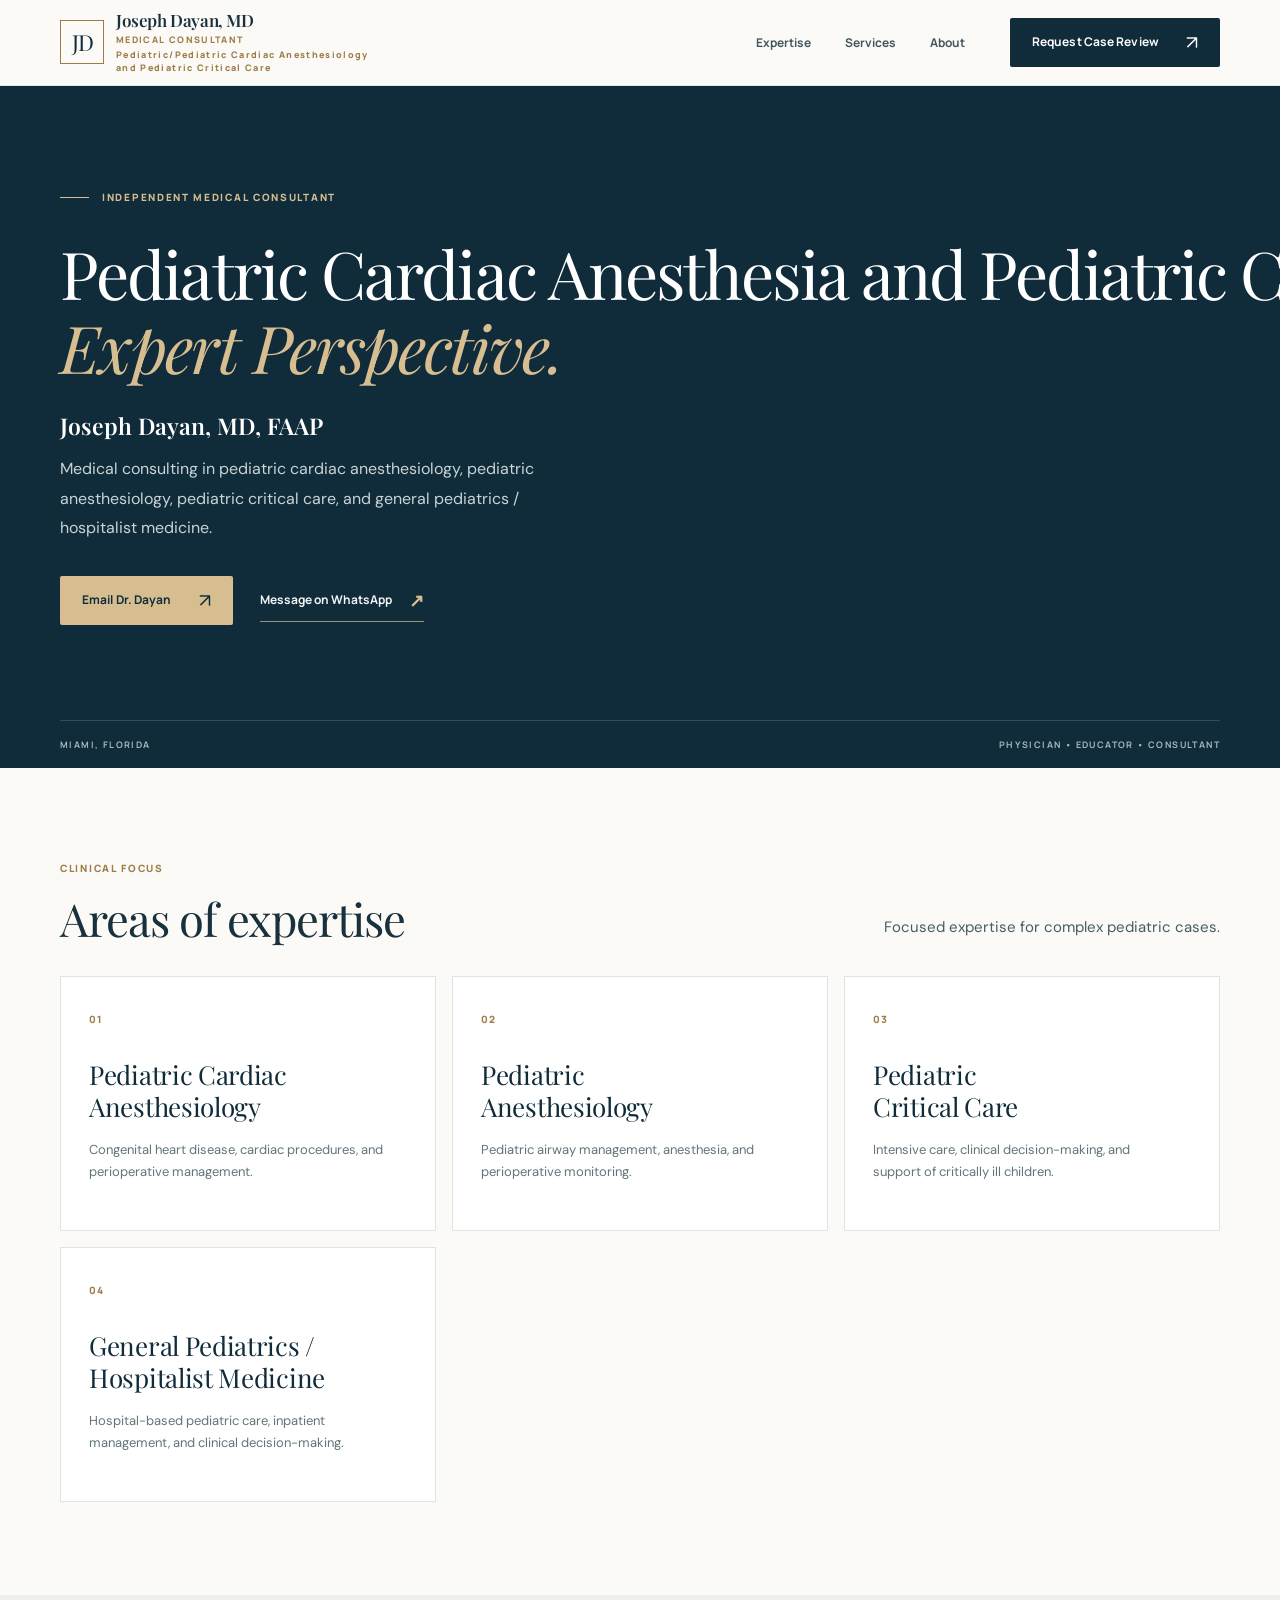
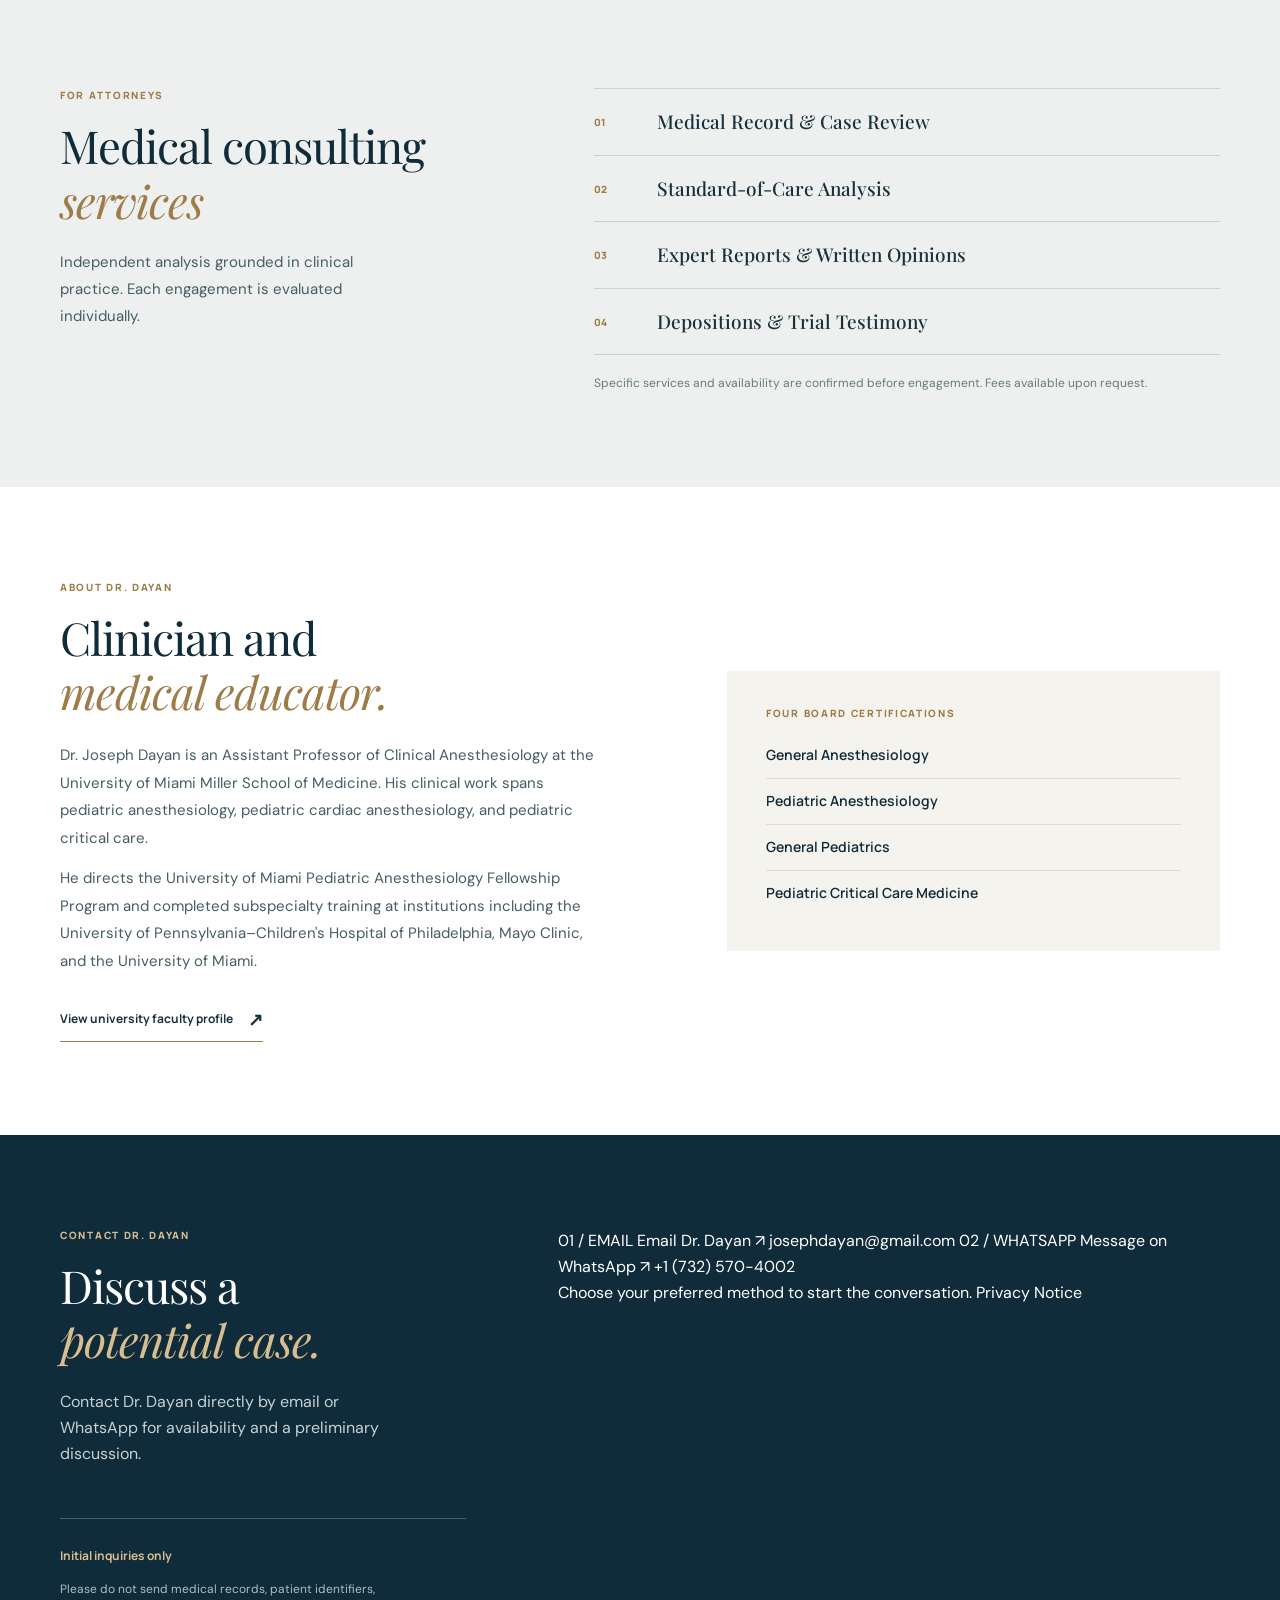
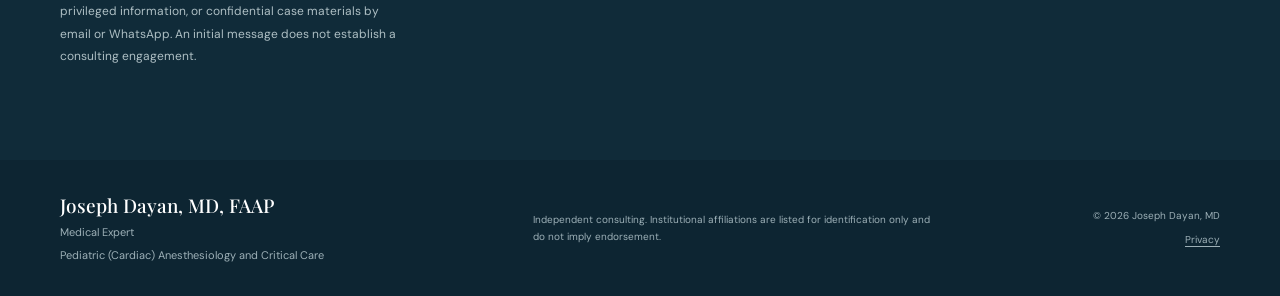
==== commit a8ed0143: "Apply Dr. Dayan specialty, consultant branding, and direct email/WhatsApp updates" ====
--- a/index.html
+++ b/index.html
@@ -4,11 +4,11 @@
   <meta charset="utf-8">
   <meta name="viewport" content="width=device-width, initial-scale=1">
   <meta name="theme-color" content="#132a37">
-  <meta name="description" content="Joseph Dayan, MD, FAAP — medical expert witness and case review in pediatric cardiac anesthesiology, pediatric anesthesiology, and pediatric critical care.">
+  <meta name="description" content="Joseph Dayan, MD, FAAP — medical consultant specializing in pediatric and pediatric cardiac anesthesiology, pediatric critical care, and general pediatrics.">
   <meta property="og:type" content="website">
-  <meta property="og:title" content="Joseph Dayan, MD | Pediatric Anesthesia Expert Witness">
-  <meta property="og:description" content="Independent medical case review for attorneys. Pediatric cardiac anesthesia, pediatric anesthesia, and pediatric critical care.">
-  <title>Joseph Dayan, MD | Pediatric Anesthesia Expert Witness</title>
+  <meta property="og:title" content="Joseph Dayan, MD | Medical Consultant">
+  <meta property="og:description" content="Medical consulting in pediatric cardiac anesthesia, pediatric critical care, and general pediatrics.">
+  <title>Joseph Dayan, MD | Pediatric Cardiac Anesthesia & Critical Care Consultant</title>
   <link rel="icon" href="assets/favicon.svg" type="image/svg+xml">
   <link rel="preconnect" href="https://fonts.googleapis.com">
   <link rel="preconnect" href="https://fonts.gstatic.com" crossorigin>
@@ -22,34 +22,34 @@
     <div class="container header-layout">
       <a class="brand" href="index.html" aria-label="Joseph Dayan, MD, home">
         <span class="brand-mark" aria-hidden="true">JD</span>
-        <span class="brand-text"><strong>Joseph Dayan, MD</strong><small>MEDICAL EXPERT WITNESS</small></span>
+        <span class="brand-text"><strong>Joseph Dayan, MD</strong><small>MEDICAL CONSULTANT</small><small class="brand-specialty">Pediatric/Pediatric Cardiac Anesthesiology<br>and Pediatric Critical Care</small></span>
       </a>
       <nav class="desktop-nav" aria-label="Main navigation">
         <a href="#expertise">Expertise</a>
         <a href="#services">Services</a>
         <a href="#about">About</a>
       </nav>
-      <a class="btn btn-nav" href="#contact">Request Case Review <span aria-hidden="true">↗</span></a>
+      <a class="btn btn-nav" href="mailto:josephdayan@gmail.com?subject=Medical%20Case%20Review%20Inquiry" aria-label="Request case review by email">Request Case Review <span aria-hidden="true">↗</span></a>
       <button class="menu-toggle" type="button" aria-label="Open navigation" aria-expanded="false" aria-controls="mobile-nav" data-menu-toggle><span></span><span></span></button>
     </div>
     <nav class="mobile-nav" id="mobile-nav" aria-label="Mobile navigation" hidden>
       <a href="#expertise">Expertise</a>
       <a href="#services">Services</a>
       <a href="#about">About</a>
-      <a href="#contact">Request Case Review</a>
+      <a href="mailto:josephdayan@gmail.com?subject=Medical%20Case%20Review%20Inquiry">Request Case Review (Email)</a><a href="https://wa.me/17325704002" target="_blank" rel="noopener noreferrer">WhatsApp Dr. Dayan ↗</a>
     </nav>
   </header>
   <main id="main">
     <section class="hero" aria-labelledby="hero-title">
       <div class="container hero-layout">
         <div class="hero-copy">
-          <p class="overline"><span class="overline-rule"></span> INDEPENDENT MEDICAL EXPERT WITNESS</p>
-          <h1 id="hero-title">Pediatric anesthesia.<br><em>Expert perspective.</em></h1>
+          <p class="overline"><span class="overline-rule"></span> INDEPENDENT MEDICAL CONSULTANT</p>
+          <h1 id="hero-title">Pediatric Cardiac Anesthesia and Pediatric Critical Care.<br><em>Expert Perspective.</em></h1>
           <p class="hero-name">Joseph Dayan, MD, FAAP</p>
-          <p class="hero-description">Medical case review and expert witness consulting in pediatric cardiac anesthesiology, pediatric anesthesiology, and pediatric critical care.</p>
+          <p class="hero-description">Medical consulting in pediatric cardiac anesthesiology, pediatric anesthesiology, pediatric critical care, and general pediatrics / hospitalist medicine.</p>
           <div class="hero-actions">
-            <a class="btn btn-accent" href="#contact">Request Case Review <span aria-hidden="true">↗</span></a>
-            <a class="subtle-link" href="#expertise">View expertise <span aria-hidden="true">→</span></a>
+            <a class="btn btn-accent" href="mailto:josephdayan@gmail.com?subject=Medical%20Case%20Review%20Inquiry">Email Dr. Dayan <span aria-hidden="true">↗</span></a>
+            <a class="subtle-link" href="https://wa.me/17325704002" target="_blank" rel="noopener noreferrer">Message on WhatsApp <span aria-hidden="true">↗</span></a>
           </div>
         </div>
         <div class="hero-photo">
@@ -71,6 +71,7 @@
           <article class="focus-card"><span class="focus-count">01</span><h3>Pediatric Cardiac<br>Anesthesiology</h3><p>Congenital heart disease, cardiac procedures, and perioperative management.</p></article>
           <article class="focus-card"><span class="focus-count">02</span><h3>Pediatric<br>Anesthesiology</h3><p>Pediatric airway management, anesthesia, and perioperative monitoring.</p></article>
           <article class="focus-card"><span class="focus-count">03</span><h3>Pediatric<br>Critical Care</h3><p>Intensive care, clinical decision-making, and support of critically ill children.</p></article>
+          <article class="focus-card"><span class="focus-count">04</span><h3>General Pediatrics /<br>Hospitalist Medicine</h3><p>Hospital-based pediatric care, inpatient management, and clinical decision-making.</p></article>
         </div>
       </div>
     </section>
@@ -79,7 +80,7 @@
       <div class="container services-layout">
         <div class="services-intro">
           <p class="eyebrow">FOR ATTORNEYS</p>
-          <h2 id="services-title">Expert witness<br><em>services</em></h2>
+          <h2 id="services-title">Medical consulting<br><em>services</em></h2>
           <p>Independent analysis grounded in clinical practice. Each engagement is evaluated individually.</p>
         </div>
         <div class="service-items">
@@ -97,8 +98,8 @@
         <div class="about-copy">
           <p class="eyebrow">ABOUT DR. DAYAN</p>
           <h2 id="about-title">Clinician and<br><em>medical educator.</em></h2>
-          <p>Dr. Joseph Dayan is an Assistant Professor of Clinical Anesthesiology at the University of Miami Miller School of Medicine. His clinical work spans pediatric cardiac anesthesiology and pediatric critical care.</p>
-          <p>He directs the Pediatric Anesthesiology Fellowship Program and completed subspecialty training at the Children's Hospital of Philadelphia and Mayo Clinic.</p>
+          <p>Dr. Joseph Dayan is an Assistant Professor of Clinical Anesthesiology at the University of Miami Miller School of Medicine. His clinical work spans pediatric anesthesiology, pediatric cardiac anesthesiology, and pediatric critical care.</p>
+          <p>He directs the University of Miami Pediatric Anesthesiology Fellowship Program and completed subspecialty training at institutions including the University of Pennsylvania–Children's Hospital of Philadelphia, Mayo Clinic, and the University of Miami.</p>
           <a href="https://med.miami.edu/faculty/joseph-dayan-md-faap" target="_blank" rel="noopener noreferrer" class="underlined-link">View university faculty profile <span aria-hidden="true">↗</span></a>
         </div>
         <div class="boards" aria-label="Board certifications">
@@ -116,35 +117,30 @@
     <section class="section contact-section" id="contact" aria-labelledby="contact-title">
       <div class="container contact-layout">
         <div class="contact-copy">
-          <p class="eyebrow">ATTORNEY INQUIRIES</p>
-          <h2 id="contact-title">Request a<br><em>case review.</em></h2>
-          <p>Send a brief overview of the matter to discuss fit, timing, and availability.</p>
-          <div class="contact-note"><strong>Before submitting</strong><p>Do not include medical records, patient identifiers, privileged material, or confidential case details. Submitting this form does not establish an engagement.</p></div>
+          <p class="eyebrow">CONTACT DR. DAYAN</p>
+          <h2 id="contact-title">Discuss a<br><em>potential case.</em></h2>
+          <p>Contact Dr. Dayan directly by email or WhatsApp for availability and a preliminary discussion.</p>
+          <div class="contact-note"><strong>Initial inquiries only</strong><p>Please do not send medical records, patient identifiers, privileged information, or confidential case materials by email or WhatsApp. An initial message does not establish a consulting engagement.</p></div>
         </div>
-        <div class="form-panel">
-          <form action="/api/inquiry" method="post" data-inquiry-form>
-            <div class="honeypot" aria-hidden="true"><label for="website">Website</label><input id="website" name="website" type="text" tabindex="-1" autocomplete="off"></div>
-            <div class="field-row">
-              <div class="field"><label for="fullName">Full name <span>*</span></label><input id="fullName" name="fullName" type="text" autocomplete="name" maxlength="160" required></div>
-              <div class="field"><label for="firm">Firm / organization <span>*</span></label><input id="firm" name="firm" type="text" autocomplete="organization" maxlength="150" required></div>
-            </div>
-            <div class="field-row">
-              <div class="field"><label for="email">Email <span>*</span></label><input id="email" name="email" type="email" autocomplete="email" maxlength="190" required></div>
-              <div class="field"><label for="phone">Phone <span class="optional">(optional)</span></label><input id="phone" name="phone" type="tel" autocomplete="tel" maxlength="45"></div>
-            </div>
-            <div class="field"><label for="specialty">Area of inquiry <span>*</span></label><select id="specialty" name="specialty" required><option value="">Select a specialty</option><option>Pediatric Cardiac Anesthesiology</option><option>Pediatric Anesthesiology</option><option>Pediatric Critical Care</option><option>Multiple / Unsure</option></select></div>
-            <div class="field"><label for="message">Brief case overview <span class="optional">(optional)</span></label><textarea id="message" name="message" rows="3" maxlength="1200" placeholder="Share only nonconfidential details."></textarea></div>
-            <label class="agreement"><input type="checkbox" name="consent" value="yes" required><span>I understand this is an initial inquiry and will not submit confidential or patient information.</span></label>
-            <div class="form-status" data-form-status role="status" aria-live="polite"></div>
-            <div class="form-bottom"><button class="btn btn-dark" type="submit" data-submit>Submit Inquiry <span aria-hidden="true">↗</span></button><a href="privacy.html">Privacy Notice</a></div>
-          </form>
+        <div class="contact-options" aria-label="Direct contact options">
+          <a class="contact-option" href="mailto:josephdayan@gmail.com?subject=Medical%20Case%20Review%20Inquiry">
+            <span class="contact-option-top">01 / EMAIL</span>
+            <span class="contact-option-name">Email Dr. Dayan <span aria-hidden="true">↗</span></span>
+            <span class="contact-option-detail">josephdayan@gmail.com</span>
+          </a>
+          <a class="contact-option" href="https://wa.me/17325704002" target="_blank" rel="noopener noreferrer">
+            <span class="contact-option-top">02 / WHATSAPP</span>
+            <span class="contact-option-name">Message on WhatsApp <span aria-hidden="true">↗</span></span>
+            <span class="contact-option-detail">+1 (732) 570-4002</span>
+          </a>
+          <p class="contact-privacy">Choose your preferred method to start the conversation. <a href="privacy.html">Privacy Notice</a></p>
         </div>
       </div>
     </section>
   </main>
   <footer class="footer">
     <div class="container footer-content">
-      <div class="footer-brand"><strong>Joseph Dayan, MD, FAAP</strong><span>Medical Expert Witness · Miami, Florida</span></div>
+      <div class="footer-brand"><strong>Joseph Dayan, MD, FAAP</strong><span>Medical Expert</span><span>Pediatric (Cardiac) Anesthesiology and Critical Care</span></div>
       <p>Independent consulting. Institutional affiliations are listed for identification only and do not imply endorsement.</p>
       <div class="footer-meta"><span>© <span data-year>2026</span> Joseph Dayan, MD</span><a href="privacy.html">Privacy</a></div>
     </div>
--- a/assets/styles.css
+++ b/assets/styles.css
@@ -1,20 +1,209 @@
-:root{--navy:#091e2d;--navy-2:#102a3a;--navy-3:#17384a;--ink:#162d38;--muted:#5c6c73;--cream:#f7f5f0;--paper:#fcfbf7;--line:#dbe0df;--gold:#d6ba88;--gold-dark:#b49767;--mist:#e8eeed;--white:#fff;--sans:'Manrope',Arial,sans-serif;--body:'DM Sans',Arial,sans-serif;--serif:'Playfair Display',Georgia,serif;--max:1240px}
-*,*::before,*::after{box-sizing:border-box}html{scroll-behavior:smooth;scroll-padding-top:96px}body{margin:0;background:var(--paper);color:var(--ink);font-family:var(--body);font-size:16px;line-height:1.6;-webkit-font-smoothing:antialiased}img{max-width:100%;display:block}a{text-decoration:none;color:inherit}button,input,textarea,select{font:inherit}button{cursor:pointer}::selection{background:#d6ba88;color:#091e2d}h1,h2,h3,h4,p{margin-top:0}h1,h2,h3{line-height:1.18}p{line-height:1.78}.container{width:min(var(--max),calc(100% - 104px));margin-inline:auto}.skip-link{position:absolute;left:12px;top:-100px;background:#fff;color:#000;padding:12px 18px;z-index:999}.skip-link:focus{top:12px}:focus-visible{outline:3px solid var(--gold-dark);outline-offset:4px}
-.site-header{position:relative;z-index:30;background:var(--navy);color:#fff;border-bottom:1px solid rgba(255,255,255,.12)}.header-inner{height:98px;display:flex;align-items:center;gap:35px}.brand{display:inline-flex;align-items:center;gap:13px;flex-shrink:0}.brand-mark{width:48px;height:48px;display:grid;place-items:center;border:1px solid rgba(214,186,136,.65);font-family:var(--serif);font-size:23px;letter-spacing:-3px;color:var(--gold);padding-right:3px}.mark-dot{color:#fff}.brand-copy strong{font:600 19px/1.2 var(--serif);letter-spacing:-.7px;display:block}.brand-copy strong span{font-weight:400}.brand-copy small{font:700 8.5px/1.3 var(--sans);letter-spacing:1.85px;color:#a3bac2;display:block;margin-top:7px}.desktop-nav{display:flex;align-items:center;gap:31px;margin-left:auto}.desktop-nav a{font:600 12px/1.2 var(--sans);white-space:nowrap;color:#cbd5d7;transition:color .2s}.desktop-nav a:hover,.desktop-nav a.active{color:#fff}.desktop-nav a.active{position:relative}.desktop-nav a.active::after{content:"";height:2px;background:var(--gold);position:absolute;left:0;right:0;bottom:-17px}.button{display:inline-flex;align-items:center;justify-content:center;gap:24px;padding:15px 23px;min-height:52px;border:1px solid transparent;border-radius:2px;font:700 11px/1.3 var(--sans);letter-spacing:.45px;transition:background .25s,color .25s,transform .25s,border-color .25s}.button:hover{transform:translateY(-2px)}.button span{font-size:17px;font-weight:400;line-height:1}.button-header{border-color:var(--gold);color:var(--gold);padding:13px 17px;min-height:44px;margin-left:7px;white-space:nowrap}.button-header:hover{background:var(--gold);color:var(--navy)}.button-gold{background:var(--gold);color:var(--navy);border-color:var(--gold)}.button-gold:hover{background:#e9cd99}.button-navy{background:var(--navy);color:#fff}.button-navy:hover{background:var(--navy-3)}.menu-toggle{display:none;width:42px;height:42px;background:transparent;border:1px solid rgba(255,255,255,.3);margin-left:auto;align-items:center;justify-content:center;flex-direction:column;gap:6px}.menu-toggle span{width:19px;height:1px;background:#fff}.mobile-nav{display:none}
-.eyebrow,.section-kicker{font:800 10px/1.4 var(--sans);letter-spacing:2px;color:var(--gold-dark)}.eyebrow{display:flex;align-items:center;gap:13px}.eyebrow.light{color:var(--gold)}.eyebrow-line{display:inline-block;width:30px;height:1px;background:currentColor}.section-kicker{display:block;margin-bottom:27px}.section-title{font:400 clamp(36px,4vw,59px)/1.2 var(--serif);letter-spacing:-1.4px;margin:0;color:var(--navy)}.section-title em,.hero h1 em,.closing-cta h2 em,.page-hero h1 em{font-weight:400;color:var(--gold-dark)}.text-link{display:inline-flex;align-items:center;gap:24px;border-bottom:1px solid var(--gold-dark);padding-bottom:12px;font:700 12px var(--sans);color:var(--navy);transition:gap .2s}.text-link:hover{gap:31px}.text-link span{font-size:19px;font-weight:400}.light-link{color:#fff;border-color:rgba(214,186,136,.6)}
-.hero{background:var(--navy);color:#fff;position:relative;overflow:hidden}.hero-glow{position:absolute;width:900px;height:900px;top:-500px;right:-350px;background:radial-gradient(circle,rgba(48,90,104,.42),transparent 65%);pointer-events:none}.hero-grid{min-height:623px;display:grid;grid-template-columns:1.08fr .92fr;align-items:center;gap:30px;position:relative;padding-top:65px;padding-bottom:72px}.hero-copy{position:relative;z-index:2}.hero h1{font:400 clamp(52px,5.1vw,83px)/1.12 var(--serif);letter-spacing:-2.9px;margin:35px 0 24px;white-space:nowrap}.hero h1 em{color:var(--gold);font-style:italic}.hero-lead{font:400 17px/1.85 var(--body);max-width:540px;color:#bfcdd1;margin:0 0 34px}.hero-actions{display:flex;align-items:center;gap:36px;flex-wrap:wrap}.hero-subline{font:700 10px var(--sans);letter-spacing:1.5px;color:#a1b4ba;margin-top:57px;display:flex;align-items:center;gap:10px}.signal-dot{height:7px;width:7px;border-radius:50%;background:#cdb17f;box-shadow:0 0 0 4px rgba(205,177,127,.1)}.subline-divider{height:14px;width:1px;background:#637a84;margin:0 6px}.hero-portrait-wrap{position:relative;justify-self:end;width:min(100%,465px);padding-right:18px}.portrait-frame{height:555px;position:relative;overflow:hidden;background:linear-gradient(150deg,#c9d2cf,#dedbd3);border:12px solid rgba(255,255,255,.055);box-shadow:19px 20px 0 rgba(14,47,64,.65)}.portrait-arch{position:absolute;inset:44px 35px -140px;border:1px solid rgba(255,255,255,.5);border-radius:49% 49% 0 0;z-index:0}.portrait-frame::before{content:"";position:absolute;inset:0;background:linear-gradient(180deg,transparent 38%,rgba(5,19,28,.18) 68%,rgba(6,21,32,.6));z-index:1;pointer-events:none}.physician-photo{width:100%;height:100%;object-fit:cover;object-position:center 18%;filter:grayscale(.18) saturate(.79);position:relative;z-index:1}.physician-photo.photo-unavailable{display:none}.photo-fallback{display:none;position:absolute;inset:0;place-items:center;font:400 140px var(--serif);color:rgba(9,30,45,.25)}.physician-photo.photo-unavailable+.photo-fallback{display:grid}.portrait-credit{position:absolute;z-index:2;bottom:35px;left:32px;color:#fff;display:flex;align-items:center;gap:15px;font:700 10px/1.9 var(--sans);letter-spacing:2.4px}.portrait-credit strong{font-size:14px;letter-spacing:2px}.portrait-credit-rule{width:32px;height:1px;background:var(--gold)}.portrait-side-label{position:absolute;right:-28px;top:50%;transform:translate(50%,-50%) rotate(90deg);font:700 8px var(--sans);letter-spacing:2.2px;color:#a3b4ba;white-space:nowrap}.hero-bottom{display:flex;justify-content:space-between;border-top:1px solid rgba(255,255,255,.12);padding:18px 0 22px;font:700 9px var(--sans);letter-spacing:1.8px;color:#8da4ac}.hero-bottom span span{color:var(--gold);padding-left:8px}
-.credential-strip{background:#eeeae1;border-bottom:1px solid #dedbd4}.credential-inner{padding:35px 0;display:grid;grid-template-columns:275px 1fr;align-items:center;gap:43px}.credential-intro{border-right:1px solid #d4d0c7}.credential-intro .section-kicker{margin:0 0 11px;font-size:9px}.credential-intro strong{font:400 20px/1.5 var(--serif);color:var(--navy)}.credential-items{display:grid;grid-template-columns:repeat(4,1fr);gap:18px}.credential-items span{font:500 11px/1.8 var(--body);color:#72746f}.credential-items strong{font:700 12px/1.5 var(--sans);color:var(--navy)}
-.section{padding:120px 0}.section-intro{background:var(--paper);padding:136px 0 130px}.two-column-intro{display:grid;grid-template-columns:1.1fr .75fr;gap:125px}.intro-right{padding-top:43px}.intro-right p{font-size:17px;color:#57676d;margin-bottom:18px}.intro-right .text-link{margin-top:24px}
-.specialties-section{background:#f1f2ee}.section-heading-row{display:flex;align-items:end;justify-content:space-between;gap:24px;margin-bottom:55px}.section-heading-row .text-link{flex-shrink:0;margin-bottom:8px}.specialty-grid{display:grid;grid-template-columns:repeat(3,1fr);gap:18px}.specialty-card{position:relative;display:flex;flex-direction:column;min-height:475px;background:#fff;padding:31px 30px 28px;border:1px solid #e4e7e3;transition:transform .3s,box-shadow .3s,border-color .3s}.specialty-card:hover{transform:translateY(-6px);box-shadow:0 20px 40px rgba(19,41,55,.08);border-color:#c4c9c4}.specialty-top{display:flex;justify-content:space-between;align-items:start;font:800 10px var(--sans);letter-spacing:1.7px;color:#789097}.card-arrow{font:400 26px var(--body);color:var(--gold-dark)}.specialty-graphic{height:150px;display:flex;align-items:center;justify-content:center;color:#aec2c2;position:relative}.heartbeat svg{width:190px}.rings span{position:absolute;display:block;border:1px solid #adbdbe;border-radius:50%;width:115px;height:115px}.rings span:nth-child(2){width:83px;height:83px}.rings span:nth-child(3){width:50px;height:50px;background:#eaf0ef}.cross span{position:absolute;background:#b7cac8;width:105px;height:18px;border-radius:9px}.cross span:nth-child(2){transform:rotate(90deg)}.specialty-card h3{font:400 29px/1.24 var(--serif);letter-spacing:-.7px;color:var(--navy);margin:4px 0 16px}.specialty-card p{font-size:13.5px;line-height:1.8;color:#69777d;margin-bottom:30px}.card-more{border-top:1px solid #e6e9e7;display:flex;justify-content:space-between;align-items:center;padding-top:19px;margin-top:auto;font:700 11px var(--sans);color:var(--navy)}.card-more span{font-size:18px}
-.perspective-section{background:#fff}.perspective-grid{display:grid;grid-template-columns:.85fr 1.15fr;gap:130px}.number-art{font:400 clamp(165px,21vw,295px)/1.3 var(--serif);letter-spacing:-18px;color:#c0d0cc;display:flex;align-items:flex-start}.number-art span{font:400 70px var(--serif);letter-spacing:0;color:var(--gold-dark);margin:32px 0 0 8px}.number-caption{font:800 10px var(--sans);letter-spacing:2px;color:#6c7b79;margin-top:-25px}.perspective-content>.section-title{margin:0 0 25px}.perspective-content>p{font-size:16px;color:#607077;margin-bottom:34px}.fine-rule{border-top:1px solid var(--line)}.perspective-list{display:grid;grid-template-columns:42px 1fr;gap:13px;padding:20px 0 18px;border-bottom:1px solid var(--line)}.perspective-list>span{font:700 11px var(--sans);color:var(--gold-dark);padding-top:4px}.perspective-list strong{font:700 13px var(--sans);color:var(--navy)}.perspective-list p{font-size:13px;color:#64757c;margin:7px 0 0}.perspective-content>.text-link{margin-top:33px}
-.services-preview{background:var(--cream)}.services-list{border-top:1px solid #cbd2d0}.service-row{display:grid;grid-template-columns:65px 1.15fr 1fr 30px;align-items:center;gap:23px;padding:27px 0;border-bottom:1px solid #cbd2d0;transition:padding .25s,background .25s}.service-row:hover{padding-inline:15px;background:rgba(255,255,255,.7)}.service-num{font:700 11px var(--sans);color:#a6906d}.service-row h3{font:400 25px var(--serif);color:var(--navy);margin:0}.service-description{font:400 13px var(--body);color:#687980}.service-row-arrow{font:400 21px var(--body);color:var(--gold-dark)}.services-footnote{margin:18px 0 0;font-size:12px;color:#647279}
-.closing-cta{background:var(--navy);color:#fff;position:relative;overflow:hidden}.closing-cta::before{content:"";position:absolute;right:-190px;bottom:-400px;border:1px solid #2f4552;border-radius:50%;height:900px;width:900px;box-shadow:0 0 0 90px rgba(39,65,80,.24),0 0 0 180px rgba(39,65,80,.15);pointer-events:none}.closing-inner{padding:115px 0 110px;position:relative;z-index:1}.closing-inner h2{font:400 clamp(42px,5.5vw,79px)/1.18 var(--serif);letter-spacing:-1.9px;margin:32px 0 24px}.closing-inner h2 em{color:var(--gold)}.closing-inner p{color:#b6c5c9;font-size:17px;max-width:480px;margin-bottom:30px}.closing-detail{display:block;margin-top:32px;color:#8da1a8;font:700 9px var(--sans);letter-spacing:1px}
-.site-footer{background:#071823;color:#bdcbd0}.footer-top{padding:74px 0;display:flex;justify-content:space-between;gap:40px}.footer-brand{font:400 28px var(--serif);color:#fff}.footer-brand span{color:var(--gold)}.footer-top p{font-size:13px;line-height:1.8;margin:18px 0 0}.footer-links{display:flex;gap:105px}.footer-links>div{display:flex;flex-direction:column;gap:11px}.footer-links strong{font:800 10px var(--sans);letter-spacing:1.4px;color:var(--gold);margin-bottom:13px}.footer-links a{font-size:12px;transition:color .2s}.footer-links a:hover{color:#fff}.footer-bottom{display:flex;justify-content:space-between;gap:50px;padding:24px 0;border-top:1px solid #24414c;font:400 10px/1.65 var(--body);color:#829ba6}.footer-bottom span:last-child{max-width:510px;text-align:right}
-.page-hero{background:var(--navy);color:#fff;padding:92px 0 103px;position:relative;overflow:hidden}.page-hero::after{content:"";width:480px;height:480px;position:absolute;right:-160px;top:-220px;border:1px solid #315063;border-radius:50%;box-shadow:0 0 0 55px rgba(44,76,94,.15),0 0 0 115px rgba(44,76,94,.12)}.page-hero .container{position:relative;z-index:1}.page-hero h1{font:400 clamp(50px,5.4vw,78px)/1.15 var(--serif);letter-spacing:-1.8px;max-width:910px;margin:28px 0 24px}.page-hero h1 em{color:var(--gold)}.page-hero p{max-width:665px;color:#c0cbd0;font-size:17px;line-height:1.8;margin:0}.page-hero .breadcrumb{color:#91a7b0;font:700 10px var(--sans);letter-spacing:1.5px}.breadcrumb a:hover{color:var(--gold)}.breadcrumb span{margin:0 11px}.interior-section{padding:105px 0}.interior-section.alt{background:#f1f2ee}.interior-grid{display:grid;grid-template-columns:.75fr 1.25fr;gap:85px}.prose{color:#556971;font-size:17px}.prose p{margin-bottom:22px}.prose strong{color:var(--navy)}.lead-prose{font:400 23px/1.6 var(--serif);color:var(--navy)}.pill-row{display:flex;flex-wrap:wrap;gap:10px;margin:28px 0}.pill{font:700 10px var(--sans);letter-spacing:.2px;border:1px solid #cdd7d6;padding:9px 14px;border-radius:100px;color:#475f6a}.profile-grid{display:grid;grid-template-columns:.85fr 1.15fr;gap:100px;align-items:start}.profile-image{height:590px;background:#dce3e0;position:relative;overflow:hidden}.profile-image img{width:100%;height:100%;object-fit:cover;object-position:center 15%;filter:grayscale(.15)}.profile-image .profile-fallback{display:none}.profile-image img.photo-unavailable{display:none}.profile-image img.photo-unavailable+.profile-fallback{display:grid;position:absolute;inset:0;place-items:center;font:100px var(--serif);color:#8399a1}.profile-note{padding:18px 0;font:400 11px/1.7 var(--body);color:#73818a}.mini-label{font:800 10px var(--sans);letter-spacing:1.8px;color:var(--gold-dark)}.profile-copy h2{font:400 47px/1.24 var(--serif);letter-spacing:-1.1px;color:var(--navy);margin:20px 0 29px}.detail-box{border:1px solid var(--line);padding:25px 26px;background:#fff;margin:26px 0}.detail-box strong{display:block;font:700 12px var(--sans);margin-bottom:9px}.detail-box p{font-size:14px;line-height:1.8;margin:0;color:#66787d}.credentials-grid{display:grid;grid-template-columns:repeat(2,1fr);gap:16px}.credential-box{border:1px solid #d9ddda;background:#fff;padding:34px;min-height:172px}.credential-box .mini-label{display:block;margin-bottom:20px}.credential-box h3{font:400 26px var(--serif);margin:0 0 12px;color:var(--navy)}.credential-box p{font-size:12px;color:#6e7d82;margin:0}.training-list{border-top:1px solid #d7dcd9}.training-row{display:grid;grid-template-columns:70px 1fr;gap:26px;padding:25px 0;border-bottom:1px solid #d7dcd9}.training-row>span{font:700 12px var(--sans);color:#b19a71;padding-top:3px}.training-row strong{display:block;font:500 21px var(--serif);color:var(--navy)}.training-row p{font-size:13px;color:#66777c;margin:5px 0 0}.expertise-block{display:grid;grid-template-columns:1fr 1fr;gap:95px;align-items:center;padding:84px 0;border-bottom:1px solid #dbe0dd}.expertise-block:first-child{padding-top:0}.expertise-block:last-child{border:0;padding-bottom:0}.expertise-block h2{font:400 43px/1.18 var(--serif);margin:16px 0 22px;color:var(--navy)}.expertise-block p{font-size:16px;color:#617078}.expertise-key{background:#e6edeb;min-height:310px;display:grid;place-items:center;position:relative;overflow:hidden}.expertise-key::before,.expertise-key::after{content:"";position:absolute;border:1px solid #c1cfcc;border-radius:50%;height:330px;width:330px}.expertise-key::after{height:240px;width:240px}.expertise-key b{font:400 82px var(--serif);color:#6e928d;z-index:1}.topic-list{display:grid;grid-template-columns:1fr 1fr;gap:10px 25px;margin:25px 0 0;padding:0;list-style:none}.topic-list li{padding:10px 0 10px 17px;border-bottom:1px solid #dce2df;font-size:13px;color:#53686f;position:relative}.topic-list li::before{content:"";position:absolute;top:21px;left:0;width:6px;height:6px;background:var(--gold-dark)}.service-detail{display:grid;grid-template-columns:75px 1fr;gap:32px;border-top:1px solid #d1d8d6;padding:35px 0}.service-detail:last-child{border-bottom:1px solid #d1d8d6}.service-detail>span{font:500 45px var(--serif);color:#aebfbc;line-height:1.1}.service-detail h3{font:400 27px var(--serif);margin-bottom:12px}.service-detail p{font-size:14px;color:#60727a;max-width:660px;margin:0}.process-grid{display:grid;grid-template-columns:repeat(3,1fr);gap:22px}.process-card{padding:32px;border:1px solid #d7dcd9;background:#fff}.process-card span{color:var(--gold-dark);font:700 11px var(--sans)}.process-card h3{font:400 25px var(--serif);margin:25px 0 14px}.process-card p{font-size:13px;margin:0;color:#6a7b80}
-.contact-grid{display:grid;grid-template-columns:.8fr 1.2fr;gap:90px;align-items:start}.contact-aside h2{font:400 44px/1.23 var(--serif);color:var(--navy);margin:16px 0 25px}.contact-aside p{color:#65767d;font-size:15px}.contact-aside .contact-note{border-top:1px solid var(--line);margin-top:35px;padding-top:28px}.contact-note strong{display:block;font:700 12px var(--sans);color:var(--navy);margin-bottom:10px}.contact-note p{font-size:12px;line-height:1.85}.contact-form{background:#fff;border:1px solid #dce1dc;padding:45px;box-shadow:0 15px 45px rgba(12,35,46,.035)}.form-title{font:400 31px var(--serif);margin:0 0 12px}.form-explainer{color:#667780;font-size:13px;margin-bottom:30px}.form-group{display:flex;flex-direction:column;gap:8px;margin-bottom:18px}.form-row{display:grid;grid-template-columns:1fr 1fr;gap:17px}.form-group label{font:700 11px var(--sans);color:#364e57}.form-group label span{color:#a38156}.form-group input,.form-group select,.form-group textarea{width:100%;background:#fbfbfa;border:1px solid #dce3e2;border-radius:2px;min-height:48px;padding:12px 14px;color:#1d3742;outline-offset:2px;transition:border .2s}.form-group textarea{min-height:120px;resize:vertical}.form-group input:focus,.form-group select:focus,.form-group textarea:focus{border-color:#95aaaf}.form-help{font-size:11px;color:#75848a;margin:-9px 0 22px}.checkbox-field{display:flex;align-items:start;gap:10px;font-size:12px;color:#62757b;margin-bottom:25px}.checkbox-field input{margin-top:4px;accent-color:var(--navy)}.status-message{display:none;padding:14px;margin-bottom:19px;font-size:13px;line-height:1.6;border:1px solid #d3dadd;background:#eef2f2}.status-message[data-state="error"]{display:block;background:#fff2ef;border-color:#e8c7be;color:#7b3931}.status-message[data-state="success"]{display:block;background:#edf6ef;border-color:#b8d7be;color:#245334}.status-message[data-state="info"]{display:block;color:#344e5c}.form-footer{display:flex;align-items:center;gap:16px;justify-content:space-between}.form-footer small{color:#7d8b90;font-size:10px}.form-footer button[disabled]{opacity:.6;cursor:wait}.form-honeypot{position:absolute;left:-99999px;width:1px;height:1px;overflow:hidden}.notice-content{max-width:800px}.notice-content h2{font:400 26px var(--serif);color:var(--navy);margin:40px 0 12px}.notice-content p,.notice-content li{color:#62737a;font-size:15px;line-height:1.85}.notice-content ul{padding-left:23px}.notice-content a{text-decoration:underline;text-decoration-color:var(--gold-dark);text-underline-offset:3px}
-[data-reveal]{opacity:1;transform:none;transition:opacity .7s ease,transform .7s ease}html.motion-ready [data-reveal]:not(.visible){opacity:0;transform:translateY(16px)}[data-reveal].visible{opacity:1;transform:none}
-@media(max-width:1150px){.header-inner{gap:18px}.desktop-nav{gap:18px}.desktop-nav a{font-size:11px}.hero h1{font-size:clamp(48px,5vw,65px)}.hero-grid{min-height:570px}.portrait-frame{height:500px}.two-column-intro{gap:75px}.perspective-grid{gap:80px}.contact-grid{gap:45px}}
-@media(max-width:950px){.container{width:min(var(--max),calc(100% - 64px))}.desktop-nav,.button-header{display:none}.menu-toggle{display:flex}.mobile-nav{display:flex;flex-direction:column;gap:0;background:#112e40;padding:15px 32px 23px}.mobile-nav[hidden]{display:none}.mobile-nav a{font:700 14px var(--sans);padding:13px 0;border-bottom:1px solid rgba(255,255,255,.1)}.hero-grid{gap:20px;grid-template-columns:1.1fr .9fr}.hero h1{font-size:clamp(45px,5.3vw,58px);letter-spacing:-1.9px}.hero-lead{font-size:15px}.hero-actions{gap:22px}.hero-portrait-wrap{padding-right:0}.portrait-frame{height:455px}.credential-inner{grid-template-columns:1fr;gap:23px}.credential-intro{border-right:0}.credential-intro strong br{display:none}.two-column-intro,.interior-grid{gap:45px}.specialty-card{padding:26px 21px}.specialty-card h3{font-size:24px}.specialty-graphic{height:125px}.perspective-grid{gap:35px}.profile-grid{gap:45px}.profile-image{height:500px}.contact-form{padding:30px}}
-@media(max-width:720px){.container{width:calc(100% - 40px)}.header-inner{height:76px}.brand-mark{width:42px;height:42px;font-size:21px}.brand-copy strong{font-size:17px}.brand-copy small{font-size:7.5px}.hero-grid{grid-template-columns:1fr;padding-top:75px;padding-bottom:35px;gap:35px}.hero h1{font-size:clamp(49px,10vw,72px);white-space:normal}.hero-lead{font-size:16px}.hero-actions{align-items:flex-start;gap:24px}.hero-subline{margin-top:38px;flex-wrap:wrap}.hero-portrait-wrap{justify-self:stretch;width:100%;max-width:430px;margin-inline:auto}.portrait-frame{height:435px;box-shadow:12px 14px 0 rgba(14,47,64,.65)}.portrait-side-label{display:none}.hero-bottom{padding-top:18px}.credential-inner{padding:35px 0}.credential-items{grid-template-columns:1fr 1fr;gap:21px 10px}.section{padding:82px 0}.section-intro{padding:90px 0}.two-column-intro,.perspective-grid,.interior-grid,.profile-grid,.contact-grid{grid-template-columns:1fr;gap:38px}.section-title{font-size:clamp(35px,8vw,52px)}.intro-right{padding-top:0}.intro-right p{font-size:15px}.section-heading-row{align-items:start;flex-direction:column;margin-bottom:35px}.specialty-grid{grid-template-columns:1fr;gap:14px}.specialty-card{min-height:390px;padding:27px}.specialty-graphic{height:117px}.specialty-card h3{font-size:28px}.number-art{font-size:165px;line-height:1.1}.number-art span{font-size:52px}.number-caption{margin-top:-5px}.perspective-content .section-title{margin-top:10px}.service-row{grid-template-columns:35px 1fr 25px;gap:13px;padding:23px 0}.service-row h3{font-size:20px}.service-description{grid-column:2;grid-row:2;font-size:12px}.service-row-arrow{grid-column:3;grid-row:1}.closing-inner{padding:90px 0}.closing-inner h2{font-size:clamp(42px,9vw,65px)}.footer-top{flex-direction:column;gap:35px;padding:55px 0}.footer-links{gap:55px}.footer-bottom{flex-direction:column;gap:10px}.footer-bottom span:last-child{text-align:left}.page-hero{padding:75px 0 83px}.page-hero h1{font-size:clamp(45px,9vw,65px)}.page-hero p{font-size:15px}.interior-section{padding:75px 0}.profile-image{max-width:490px;height:460px}.profile-copy h2{font-size:40px}.credentials-grid,.process-grid,.expertise-block{grid-template-columns:1fr}.expertise-block{gap:26px;padding:55px 0}.expertise-key{min-height:200px;order:-1}.topic-list{grid-template-columns:1fr}.contact-form{padding:25px 20px}.form-row{grid-template-columns:1fr;gap:0}.form-footer{align-items:flex-start;flex-direction:column}.service-detail{grid-template-columns:45px 1fr;gap:18px}.service-detail>span{font-size:34px}}
-@media(max-width:420px){.hero h1{font-size:46px}.hero-actions .button{width:100%}.portrait-frame{height:365px}.brand-copy strong{font-size:15px}.brand-copy small{font-size:7px}.hero-subline{font-size:9px}.form-title{font-size:27px}.service-row h3{font-size:18px}}
-@media(prefers-reduced-motion:reduce){html{scroll-behavior:auto}*,*::before,*::after{animation-duration:.01ms!important;transition-duration:.01ms!important}[data-reveal]{opacity:1;transform:none}}+:root{--navy:#102b39;--deep:#0d2532;--ink:#19313d;--text:#455d65;--muted:#73848a;--gold:#d7be91;--gold-dark:#9e7c48;--cream:#f5f3ed;--paper:#fbfaf7;--line:#dce3e1;--white:#fff;--max:1160px;--sans:'DM Sans',Arial,sans-serif;--ui:'Manrope',Arial,sans-serif;--serif:'Playfair Display',Georgia,serif}
+*,*::before,*::after{box-sizing:border-box}
+html{scroll-behavior:smooth;scroll-padding-top:104px}
+body{margin:0;background:var(--paper);color:var(--ink);font:400 16px/1.65 var(--sans);-webkit-font-smoothing:antialiased}
+img{max-width:100%;display:block}
+a{color:inherit;text-decoration:none}
+button,input,textarea,select{font:inherit}
+button{cursor:pointer}
+h1,h2,h3,p{margin:0}
+h1,h2,h3{line-height:1.2}
+::selection{background:var(--gold);color:var(--navy)}
+:focus-visible{outline:3px solid var(--gold-dark);outline-offset:4px}
+.container{width:min(var(--max),calc(100% - 90px));margin-inline:auto}
+.skip-link{position:absolute;top:-110px;left:10px;padding:12px 18px;background:#fff;z-index:100}
+.skip-link:focus{top:10px}
+.site-header{position:relative;z-index:20;background:var(--paper);border-bottom:1px solid #e7e8e3}
+.header-layout{min-height:85px;display:flex;align-items:center;gap:36px}
+.brand{display:flex;align-items:center;gap:12px;flex-shrink:0}
+.brand-mark{width:44px;height:44px;border:1px solid var(--gold-dark);display:grid;place-items:center;color:var(--navy);font:400 22px var(--serif);letter-spacing:-1px}
+.brand-text{display:flex;flex-direction:column;gap:3px}
+.brand-text strong{font:600 17px/1.2 var(--serif);letter-spacing:-.4px}
+.brand-text small{color:var(--gold-dark);font:800 9px/1.4 var(--ui);letter-spacing:1.35px}
+.desktop-nav{display:flex;align-items:center;gap:34px;margin-left:auto}
+.desktop-nav a{font:700 12px var(--ui);color:#415661;transition:color .2s}
+.desktop-nav a:hover{color:var(--gold-dark)}
+.btn{display:inline-flex;align-items:center;justify-content:center;gap:27px;border:1px solid transparent;min-height:49px;padding:14px 21px;border-radius:2px;font:700 12px/1.2 var(--ui);letter-spacing:.1px;white-space:nowrap;transition:background .2s,color .2s,transform .2s}
+.btn:hover{transform:translateY(-2px)}
+.btn span{font:400 19px/1 var(--sans)}
+.btn-nav,.btn-dark{background:var(--navy);color:white}
+.btn-nav:hover,.btn-dark:hover{background:#1f4758}
+.btn-nav{margin-left:9px}
+.btn-accent{background:var(--gold);color:var(--navy)}
+.btn-accent:hover{background:#e4cfa8}
+.menu-toggle{display:none;width:42px;height:42px;border:1px solid var(--line);background:transparent;align-items:center;justify-content:center;flex-direction:column;gap:6px;margin-left:auto}
+.menu-toggle span{width:20px;height:1px;background:var(--navy)}
+.mobile-nav{display:none}
+.overline,.eyebrow{font:800 10px/1.4 var(--ui);letter-spacing:1.7px;text-transform:uppercase}
+.overline{color:var(--gold);display:flex;align-items:center;gap:13px}
+.overline-rule{width:29px;height:1px;background:var(--gold)}
+.eyebrow{color:var(--gold-dark);margin-bottom:16px}
+.hero{background:var(--navy);color:#fff}
+.hero-layout{min-height:580px;display:grid;grid-template-columns:1.13fr .87fr;align-items:stretch;gap:65px}
+.hero-copy{padding:104px 0 95px;align-self:center}
+.hero h1{font:400 clamp(45px,5.15vw,72px)/1.12 var(--serif);letter-spacing:-1.9px;white-space:nowrap;margin:33px 0 24px}
+.hero h1 em,.services-intro h2 em,.about-copy h2 em,.contact-copy h2 em{font-weight:400;color:var(--gold)}
+.hero-name{font:600 23px/1.45 var(--serif);margin-bottom:12px}
+.hero-description{max-width:525px;color:#c9d4d7;font-size:16px;line-height:1.85}
+.hero-actions{display:flex;align-items:center;gap:27px;flex-wrap:wrap;margin-top:33px}
+.subtle-link{color:#f3f5f3;border-bottom:1px solid rgba(215,190,145,.7);padding:9px 0;font:700 12px var(--ui);display:inline-flex;gap:17px;align-items:center;transition:gap .2s}
+.subtle-link:hover{gap:23px}
+.subtle-link span{color:var(--gold);font-size:18px}
+.hero-photo{position:relative;align-self:stretch;overflow:hidden;background:linear-gradient(150deg,#c9d1cf,#84979e);min-height:540px}
+.hero-photo img[hidden]{display:none}.hero-photo img{width:100%;height:100%;position:absolute;inset:0;object-fit:cover;object-position:50% 16%;filter:saturate(.84)}
+.hero-photo:after{content:"";position:absolute;inset:55% 0 0;background:linear-gradient(transparent,rgba(11,33,45,.46));pointer-events:none}
+.photo-fallback{position:absolute;inset:0;display:grid;place-items:center;color:rgba(16,43,57,.33);font:400 130px var(--serif)}
+.photo-fallback[hidden]{display:none}
+.photo-caption{position:absolute;z-index:2;left:27px;bottom:29px;color:white;font:700 10px var(--ui);letter-spacing:1.2px}
+.hero-foot{min-height:48px;border-top:1px solid rgba(255,255,255,.15);display:flex;align-items:center;justify-content:space-between;gap:14px;color:#a4b8be;font:700 9px var(--ui);letter-spacing:1.4px}
+.section{padding:93px 0;scroll-margin-top:10px}
+.section-heading{display:flex;align-items:end;justify-content:space-between;gap:40px;margin-bottom:31px}
+.section-heading h2,.about-copy h2,.services-intro h2,.contact-copy h2{font:400 clamp(36px,3.55vw,50px)/1.2 var(--serif);letter-spacing:-1px}
+.section-heading>p{color:var(--text);font-size:15px;margin-bottom:6px}
+.expertise-section{background:var(--paper)}
+.focus-grid{display:grid;grid-template-columns:repeat(3,minmax(0,1fr));gap:16px}
+.focus-card{border:1px solid #dfe4e1;background:#fff;min-height:255px;padding:28px 28px 30px;transition:border-color .2s,transform .2s}
+.focus-card:hover{transform:translateY(-3px);border-color:#b9c7c4}
+.focus-count{font:800 10px var(--ui);letter-spacing:1.4px;color:var(--gold-dark)}
+.focus-card h3{font:400 26px/1.25 var(--serif);margin:27px 0 15px;color:var(--navy);letter-spacing:-.3px}
+.focus-card p{font-size:13px;color:#61757a;line-height:1.75;max-width:300px}
+.services-section{background:#edf0ee}
+.services-layout{display:grid;grid-template-columns:.83fr 1.17fr;gap:90px;align-items:start}
+.services-intro h2{color:var(--navy)}
+.services-intro h2 em{color:var(--gold-dark)}
+.services-intro>p:last-child{color:var(--text);margin-top:22px;max-width:340px;line-height:1.8;font-size:15px}
+.service-items{border-top:1px solid #c8d2cf}
+.service-items>div{display:grid;grid-template-columns:46px 1fr;gap:17px;align-items:center;padding:19px 0;border-bottom:1px solid #c8d2cf}
+.service-number{font:800 10px var(--ui);color:var(--gold-dark)}
+.service-items h3{font:500 19px/1.45 var(--serif)}
+.service-caveat{font:400 12px/1.7 var(--sans);color:#687a7d;margin-top:18px}
+.about-section{background:#fff}
+.about-layout{display:grid;grid-template-columns:1.07fr .93fr;gap:100px;align-items:center}
+.about-copy h2{color:var(--navy);margin-bottom:23px}
+.about-copy h2 em{color:var(--gold-dark)}
+.about-copy>p:not(.eyebrow){color:var(--text);max-width:550px;font-size:15px;line-height:1.84;margin-bottom:13px}
+.underlined-link{border-bottom:1px solid var(--gold-dark);padding-bottom:10px;font:700 12px var(--ui);display:inline-flex;gap:15px;align-items:center;margin-top:18px;transition:gap .2s}
+.underlined-link:hover{gap:22px}
+.underlined-link span{font-size:18px}
+.boards{background:var(--cream);padding:35px 39px}
+.boards .eyebrow{margin-bottom:13px}
+.boards ul{list-style:none;margin:0;padding:0}
+.boards li{padding:13px 0;border-bottom:1px solid #d9dcd6;font:600 14px/1.35 var(--ui);color:var(--navy)}
+.boards li:last-child{border-bottom:0}
+.contact-section{background:var(--navy);color:#fff}
+.contact-layout{display:grid;grid-template-columns:.76fr 1.24fr;gap:92px;align-items:start}
+.contact-copy .eyebrow{color:var(--gold)}
+.contact-copy h2{margin-bottom:22px}
+.contact-copy>p:not(.eyebrow){color:#c6d2d4;max-width:350px;font-size:16px}
+.contact-note{margin-top:50px;padding-top:23px;border-top:1px solid #44606c}
+.contact-note strong{font:700 12px var(--ui);color:var(--gold)}
+.contact-note p{font-size:12px;line-height:1.85;color:#aebfc4;margin-top:10px;max-width:340px}
+.form-panel{background:#fff;color:var(--navy);padding:37px 39px;box-shadow:0 15px 38px rgba(6,19,27,.16)}
+.field-row{display:grid;grid-template-columns:1fr 1fr;gap:16px}
+.field{display:flex;flex-direction:column;gap:7px;margin-bottom:18px}
+.field label{font:700 11px/1.45 var(--ui)}
+.field label span{color:var(--gold-dark)}
+.field label span.optional{font-weight:500;color:#8c9a9d}
+.field input,.field select,.field textarea{border:1px solid #d8e0df;border-radius:2px;background:#fdfdfc;width:100%;padding:11px 13px;min-height:46px;color:var(--navy);font-size:14px;outline-offset:2px}
+.field input:focus,.field select:focus,.field textarea:focus{border-color:#899e9d}
+.field textarea{resize:vertical;min-height:94px}
+.agreement{display:flex;align-items:start;gap:10px;font-size:11px;line-height:1.7;color:#5c6d73;cursor:pointer;margin:1px 0 21px}
+.agreement input{margin-top:3px;flex:none;accent-color:var(--navy)}
+.form-bottom{display:flex;align-items:center;justify-content:space-between;gap:20px}
+.form-bottom>a{font-size:11px;color:#6c7e83;text-decoration:underline;text-underline-offset:3px}
+.form-bottom .btn[disabled]{opacity:.6;cursor:wait;transform:none}
+.form-status{display:none;padding:12px 14px;border:1px solid #ccd8dc;background:#f0f4f3;color:#2c5060;font-size:12px;line-height:1.6;margin-bottom:17px}
+.form-status[data-state]{display:block}
+.form-status[data-state=error]{background:#fff2ef;border-color:#edc8c0;color:#7a372d}
+.form-status[data-state=success]{background:#eff8f0;border-color:#bfdac4;color:#25582d}
+.honeypot{position:absolute;left:-9999px;width:1px;height:1px;overflow:hidden}
+.footer{background:var(--deep);color:#9db0b7}
+.footer-content{display:grid;grid-template-columns:1fr 1.2fr auto;gap:42px;align-items:center;min-height:136px}
+.footer-brand{display:flex;flex-direction:column;gap:5px}
+.footer-brand strong{font:500 19px var(--serif);color:#fff}
+.footer-brand span{font-size:11px}
+.footer-content>p{font-size:10px;line-height:1.75;max-width:410px}
+.footer-meta{display:flex;flex-direction:column;gap:7px;font-size:10px;text-align:right;white-space:nowrap}
+.footer-meta a{text-decoration:underline;text-underline-offset:3px}
+.privacy-main{background:var(--paper)}
+.privacy-hero{background:var(--navy);color:white;padding:65px 0}
+.privacy-hero h1{font:400 48px var(--serif);margin-top:12px}
+.privacy-section{padding:70px 0 90px}
+.privacy-prose{max-width:790px;color:#52666f;font-size:15px;line-height:1.85}
+.privacy-prose h2{font:500 24px var(--serif);color:var(--navy);margin:33px 0 11px}
+.privacy-prose p{margin-bottom:14px}
+.privacy-prose a{text-decoration:underline;text-underline-offset:3px}
+.privacy-prose .updated{font:800 10px var(--ui);letter-spacing:1.2px;color:var(--gold-dark);margin-bottom:23px}
+.redirect-main{min-height:55vh;padding:100px 0}
+.redirect-main h1{font:400 42px var(--serif)}
+.redirect-main p{margin:25px 0;color:var(--text)}
+@media(max-width:1100px){
+.header-layout{gap:20px}.desktop-nav{gap:22px}
+.hero-layout{gap:35px;grid-template-columns:1.1fr .9fr}
+.hero h1{font-size:clamp(41px,5vw,61px)}
+.services-layout{gap:55px}.about-layout{gap:55px}.contact-layout{gap:50px}.footer-content{gap:25px}
+}
+@media(max-width:875px){
+.container{width:calc(100% - 58px)}
+.desktop-nav,.btn-nav{display:none}
+.menu-toggle{display:flex}
+.mobile-nav{display:flex;flex-direction:column;background:var(--paper);padding:8px 29px 22px;border-top:1px solid var(--line)}
+.mobile-nav[hidden]{display:none}
+.mobile-nav a{padding:13px 0;border-bottom:1px solid var(--line);font:700 13px var(--ui)}
+.hero-layout{grid-template-columns:1.06fr .94fr;gap:22px;min-height:505px}
+.hero-copy{padding:68px 0 72px}
+.hero h1{font-size:44px;white-space:normal}
+.hero-photo{min-height:475px}
+.hero-description{font-size:14px}
+.hero-name{font-size:20px}
+.focus-card{padding:22px;min-height:260px}
+.focus-card h3{font-size:22px}
+.about-layout,.services-layout,.contact-layout{gap:36px}
+.footer-content{grid-template-columns:1fr 1fr}
+.footer-meta{grid-column:1 / -1;flex-direction:row;justify-content:space-between;border-top:1px solid #29414d;padding:14px 0}
+}
+@media(max-width:670px){
+.container{width:calc(100% - 40px)}
+.header-layout{min-height:74px}
+.brand-mark{width:40px;height:40px;font-size:20px}
+.brand-text strong{font-size:16px}
+.brand-text small{font-size:8px}
+.hero-layout{grid-template-columns:1fr;gap:0}
+.hero-copy{padding:68px 0 48px}
+.hero h1{font-size:clamp(42px,9vw,60px);margin:24px 0 20px}
+.hero-name{font-size:22px}
+.hero-description{font-size:15px}
+.hero-actions{margin-top:26px}
+.hero-photo{width:100%;max-width:480px;min-height:0;aspect-ratio:1.17/1;justify-self:center}
+.hero-photo img{object-position:center 16%}
+.hero-foot{padding:17px 0;min-height:0;flex-wrap:wrap;row-gap:4px;font-size:8px}
+.section{padding:72px 0}
+.section-heading{align-items:start;flex-direction:column;gap:6px;margin-bottom:25px}
+.section-heading h2,.about-copy h2,.services-intro h2,.contact-copy h2{font-size:clamp(35px,8vw,47px)}
+.section-heading>p{font-size:13px}
+.focus-grid,.about-layout,.services-layout,.contact-layout{grid-template-columns:1fr}
+.focus-grid{gap:11px}
+.focus-card{min-height:0;padding:23px 25px}
+.focus-card h3{font-size:24px;margin:12px 0}
+.focus-card h3 br{display:none}
+.focus-card p{max-width:none}
+.services-layout,.about-layout,.contact-layout{gap:34px}
+.services-intro>p:last-child{margin-top:13px}
+.services-intro h2 br,.about-copy h2 br{display:none}
+.boards{padding:28px 30px}
+.contact-note{margin-top:28px}
+.form-panel{padding:27px 21px}
+.field-row{grid-template-columns:1fr;gap:0}
+.footer-content{grid-template-columns:1fr;gap:16px;padding:39px 0 0}
+.footer-meta{grid-column:auto}
+.privacy-hero{padding:54px 0}
+.privacy-hero h1{font-size:41px}
+.privacy-section{padding:50px 0 68px}
+}
+@media(max-width:380px){
+.hero h1{font-size:40px}
+.hero-actions{align-items:flex-start;flex-direction:column;gap:9px}
+.hero-actions .btn{width:100%}
+.form-bottom{align-items:flex-start;flex-direction:column;gap:15px}
+}
+@media(prefers-reduced-motion:reduce){html{scroll-behavior:auto}*,*::before,*::after{transition-duration:.01ms!important}}
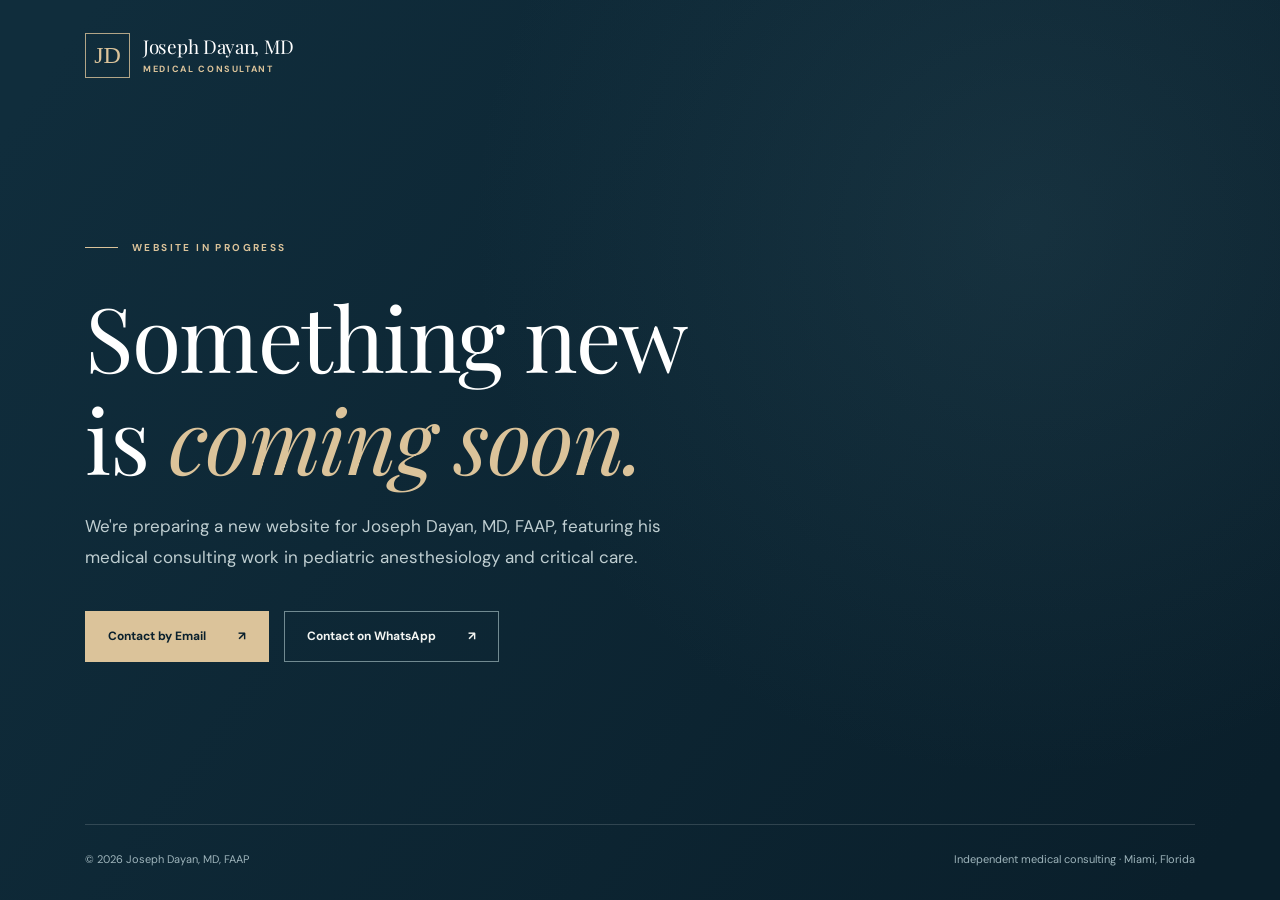
==== commit 4198ee56: "Show temporary work-in-progress homepage and relocate full site to /joey" ====
--- a/index.html
+++ b/index.html
@@ -3,147 +3,57 @@
 <head>
   <meta charset="utf-8">
   <meta name="viewport" content="width=device-width, initial-scale=1">
-  <meta name="theme-color" content="#132a37">
-  <meta name="description" content="Joseph Dayan, MD, FAAP — medical consultant specializing in pediatric and pediatric cardiac anesthesiology, pediatric critical care, and general pediatrics.">
-  <meta property="og:type" content="website">
-  <meta property="og:title" content="Joseph Dayan, MD | Medical Consultant">
-  <meta property="og:description" content="Medical consulting in pediatric cardiac anesthesia, pediatric critical care, and general pediatrics.">
-  <title>Joseph Dayan, MD | Pediatric Cardiac Anesthesia & Critical Care Consultant</title>
-  <link rel="icon" href="assets/favicon.svg" type="image/svg+xml">
+  <meta name="theme-color" content="#102b39">
+  <meta name="robots" content="noindex, follow">
+  <meta name="description" content="The new Joseph Dayan, MD medical consulting website is currently in progress. Contact Dr. Dayan by email or WhatsApp.">
+  <title>Website in Progress | Joseph Dayan, MD</title>
+  <link rel="icon" href="joey/assets/favicon.svg" type="image/svg+xml">
   <link rel="preconnect" href="https://fonts.googleapis.com">
   <link rel="preconnect" href="https://fonts.gstatic.com" crossorigin>
-  <link href="https://fonts.googleapis.com/css2?family=DM+Sans:wght@400;500;600;700&family=Manrope:wght@500;600;700;800&family=Playfair+Display:wght@400;500;600&display=swap" rel="stylesheet">
-  <link rel="stylesheet" href="assets/styles.css">
-  <script defer src="assets/site.js"></script>
+  <link href="https://fonts.googleapis.com/css2?family=DM+Sans:wght@400;500;600;700&family=Playfair+Display:wght@400;500&display=swap" rel="stylesheet">
+  <style>
+    :root{color-scheme:dark;--navy:#102b39;--dark:#0a202d;--gold:#dbc39a;--off:#eef2ef}
+    *,*::before,*::after{box-sizing:border-box}
+    html{min-height:100%;background:var(--dark)}
+    body{margin:0;min-height:100vh;min-height:100svh;display:flex;flex-direction:column;color:#fff;font-family:'DM Sans',Arial,sans-serif;background:radial-gradient(circle at 80% 25%,rgba(64,103,117,.20),transparent 45%),linear-gradient(125deg,#102d3c 5%,#0a1f2b 95%)}
+    a{color:inherit;text-decoration:none}
+    a:focus-visible{outline:3px solid var(--gold);outline-offset:5px}
+    .container{width:min(1110px,calc(100% - 64px));margin:auto}
+    header{padding:33px 0}
+    .identity{display:flex;align-items:center;gap:13px;width:max-content}
+    .mark{width:45px;height:45px;border:1px solid rgba(219,195,154,.8);display:grid;place-items:center;font:24px Georgia,serif;color:var(--gold)}
+    .identity strong{display:block;font:400 19px/1.1 'Playfair Display',Georgia,serif;letter-spacing:-.3px}
+    .identity small{display:block;margin-top:7px;font-size:9px;font-weight:700;letter-spacing:1.65px;color:var(--gold)}
+    main{display:flex;flex:1;align-items:center;padding:72px 0 115px}
+    .inner{max-width:830px}
+    .eyebrow{display:flex;align-items:center;gap:14px;color:var(--gold);text-transform:uppercase;letter-spacing:2.4px;font-size:10px;font-weight:700}
+    .eyebrow::before{content:"";height:1px;width:33px;background:var(--gold)}
+    h1{margin:31px 0 22px;font:400 clamp(49px,7vw,91px)/1.14 'Playfair Display',Georgia,serif;letter-spacing:-1.5px}
+    h1 em{font-weight:400;color:var(--gold)}
+    .intro{max-width:585px;color:#bfced1;font-size:17px;line-height:1.85}
+    .actions{display:flex;align-items:center;gap:15px;margin-top:37px;flex-wrap:wrap}
+    .action{display:inline-flex;align-items:center;justify-content:space-between;gap:32px;min-height:51px;padding:15px 22px;background:var(--gold);color:var(--dark);font-size:12px;font-weight:700;border:1px solid var(--gold);transition:transform .2s,background .2s}
+    .action:hover{background:#e9d6b1;transform:translateY(-2px)}
+    .action.secondary{background:transparent;color:#f3f5f2;border-color:#718a91}
+    .action.secondary:hover{border-color:var(--gold);background:rgba(255,255,255,.06)}
+    footer .footer-inner{border-top:1px solid rgba(255,255,255,.15);display:flex;gap:20px;align-items:center;justify-content:space-between;padding:25px 0 31px}
+    footer p{margin:0;color:#9eb4bb;font-size:11px;line-height:1.7}
+    footer p:last-child{text-align:right}
+    @media(max-width:650px){.container{width:calc(100% - 40px)}header{padding:23px 0}main{padding:72px 0 85px}h1{letter-spacing:-.8px;font-size:clamp(44px,10.4vw,62px)}.intro{font-size:15px}.actions{align-items:stretch;flex-direction:column}.action{width:100%}footer .footer-inner{align-items:start;flex-direction:column;gap:10px}footer p:last-child{text-align:left}}
+    @media(prefers-reduced-motion:reduce){.action{transition:none}}
+  </style>
 </head>
 <body>
-  <a class="skip-link" href="#main">Skip to content</a>
-  <header class="site-header">
-    <div class="container header-layout">
-      <a class="brand" href="index.html" aria-label="Joseph Dayan, MD, home">
-        <span class="brand-mark" aria-hidden="true">JD</span>
-        <span class="brand-text"><strong>Joseph Dayan, MD</strong><small>MEDICAL CONSULTANT</small><small class="brand-specialty">Pediatric/Pediatric Cardiac Anesthesiology<br>and Pediatric Critical Care</small></span>
-      </a>
-      <nav class="desktop-nav" aria-label="Main navigation">
-        <a href="#expertise">Expertise</a>
-        <a href="#services">Services</a>
-        <a href="#about">About</a>
-      </nav>
-      <a class="btn btn-nav" href="mailto:josephdayan@gmail.com?subject=Medical%20Case%20Review%20Inquiry" aria-label="Request case review by email">Request Case Review <span aria-hidden="true">↗</span></a>
-      <button class="menu-toggle" type="button" aria-label="Open navigation" aria-expanded="false" aria-controls="mobile-nav" data-menu-toggle><span></span><span></span></button>
+  <header><div class="container"><a href="./" class="identity" aria-label="Joseph Dayan, MD, home"><span class="mark" aria-hidden="true">JD</span><span><strong>Joseph Dayan, MD</strong><small>MEDICAL CONSULTANT</small></span></a></div></header>
+  <main id="main"><div class="container"><div class="inner">
+    <p class="eyebrow">Website in progress</p>
+    <h1>Something new<br>is <em>coming soon.</em></h1>
+    <p class="intro">We're preparing a new website for Joseph Dayan, MD, FAAP, featuring his medical consulting work in pediatric anesthesiology and critical care.</p>
+    <div class="actions">
+      <a class="action" href="mailto:josephdayan@gmail.com?subject=Medical%20Consultation%20Inquiry">Contact by Email <span aria-hidden="true">↗</span></a>
+      <a class="action secondary" href="https://wa.me/17325704002" target="_blank" rel="noopener noreferrer">Contact on WhatsApp <span aria-hidden="true">↗</span></a>
     </div>
-    <nav class="mobile-nav" id="mobile-nav" aria-label="Mobile navigation" hidden>
-      <a href="#expertise">Expertise</a>
-      <a href="#services">Services</a>
-      <a href="#about">About</a>
-      <a href="mailto:josephdayan@gmail.com?subject=Medical%20Case%20Review%20Inquiry">Request Case Review (Email)</a><a href="https://wa.me/17325704002" target="_blank" rel="noopener noreferrer">WhatsApp Dr. Dayan ↗</a>
-    </nav>
-  </header>
-  <main id="main">
-    <section class="hero" aria-labelledby="hero-title">
-      <div class="container hero-layout">
-        <div class="hero-copy">
-          <p class="overline"><span class="overline-rule"></span> INDEPENDENT MEDICAL CONSULTANT</p>
-          <h1 id="hero-title">Pediatric Cardiac Anesthesia and Pediatric Critical Care.<br><em>Expert Perspective.</em></h1>
-          <p class="hero-name">Joseph Dayan, MD, FAAP</p>
-          <p class="hero-description">Medical consulting in pediatric cardiac anesthesiology, pediatric anesthesiology, pediatric critical care, and general pediatrics / hospitalist medicine.</p>
-          <div class="hero-actions">
-            <a class="btn btn-accent" href="mailto:josephdayan@gmail.com?subject=Medical%20Case%20Review%20Inquiry">Email Dr. Dayan <span aria-hidden="true">↗</span></a>
-            <a class="subtle-link" href="https://wa.me/17325704002" target="_blank" rel="noopener noreferrer">Message on WhatsApp <span aria-hidden="true">↗</span></a>
-          </div>
-        </div>
-        <div class="hero-photo">
-          <img src="https://med.miami.edu/-/media/millerschool/faculty/anesthesiology/54119388-joseph-dayan.ashx?rev=396a6e62b9d84872a317f934776506e8" alt="Dr. Joseph Dayan" fetchpriority="high" onerror="this.hidden=true;this.nextElementSibling.hidden=false">
-          <span class="photo-fallback" hidden aria-hidden="true">JD</span>
-          <span class="photo-caption">JOSEPH DAYAN, MD, FAAP</span>
-        </div>
-      </div>
-      <div class="container hero-foot"><span>MIAMI, FLORIDA</span><span>PHYSICIAN • EDUCATOR • CONSULTANT</span></div>
-    </section>
-
-    <section class="section expertise-section" id="expertise" aria-labelledby="expertise-title">
-      <div class="container">
-        <div class="section-heading">
-          <div><p class="eyebrow">CLINICAL FOCUS</p><h2 id="expertise-title">Areas of expertise</h2></div>
-          <p>Focused expertise for complex pediatric cases.</p>
-        </div>
-        <div class="focus-grid">
-          <article class="focus-card"><span class="focus-count">01</span><h3>Pediatric Cardiac<br>Anesthesiology</h3><p>Congenital heart disease, cardiac procedures, and perioperative management.</p></article>
-          <article class="focus-card"><span class="focus-count">02</span><h3>Pediatric<br>Anesthesiology</h3><p>Pediatric airway management, anesthesia, and perioperative monitoring.</p></article>
-          <article class="focus-card"><span class="focus-count">03</span><h3>Pediatric<br>Critical Care</h3><p>Intensive care, clinical decision-making, and support of critically ill children.</p></article>
-          <article class="focus-card"><span class="focus-count">04</span><h3>General Pediatrics /<br>Hospitalist Medicine</h3><p>Hospital-based pediatric care, inpatient management, and clinical decision-making.</p></article>
-        </div>
-      </div>
-    </section>
-
-    <section class="section services-section" id="services" aria-labelledby="services-title">
-      <div class="container services-layout">
-        <div class="services-intro">
-          <p class="eyebrow">FOR ATTORNEYS</p>
-          <h2 id="services-title">Medical consulting<br><em>services</em></h2>
-          <p>Independent analysis grounded in clinical practice. Each engagement is evaluated individually.</p>
-        </div>
-        <div class="service-items">
-          <div><span class="service-number">01</span><h3>Medical Record & Case Review</h3></div>
-          <div><span class="service-number">02</span><h3>Standard-of-Care Analysis</h3></div>
-          <div><span class="service-number">03</span><h3>Expert Reports & Written Opinions</h3></div>
-          <div><span class="service-number">04</span><h3>Depositions & Trial Testimony</h3></div>
-          <p class="service-caveat">Specific services and availability are confirmed before engagement. Fees available upon request.</p>
-        </div>
-      </div>
-    </section>
-
-    <section class="section about-section" id="about" aria-labelledby="about-title">
-      <div class="container about-layout">
-        <div class="about-copy">
-          <p class="eyebrow">ABOUT DR. DAYAN</p>
-          <h2 id="about-title">Clinician and<br><em>medical educator.</em></h2>
-          <p>Dr. Joseph Dayan is an Assistant Professor of Clinical Anesthesiology at the University of Miami Miller School of Medicine. His clinical work spans pediatric anesthesiology, pediatric cardiac anesthesiology, and pediatric critical care.</p>
-          <p>He directs the University of Miami Pediatric Anesthesiology Fellowship Program and completed subspecialty training at institutions including the University of Pennsylvania–Children's Hospital of Philadelphia, Mayo Clinic, and the University of Miami.</p>
-          <a href="https://med.miami.edu/faculty/joseph-dayan-md-faap" target="_blank" rel="noopener noreferrer" class="underlined-link">View university faculty profile <span aria-hidden="true">↗</span></a>
-        </div>
-        <div class="boards" aria-label="Board certifications">
-          <p class="eyebrow">FOUR BOARD CERTIFICATIONS</p>
-          <ul>
-            <li>General Anesthesiology</li>
-            <li>Pediatric Anesthesiology</li>
-            <li>General Pediatrics</li>
-            <li>Pediatric Critical Care Medicine</li>
-          </ul>
-        </div>
-      </div>
-    </section>
-
-    <section class="section contact-section" id="contact" aria-labelledby="contact-title">
-      <div class="container contact-layout">
-        <div class="contact-copy">
-          <p class="eyebrow">CONTACT DR. DAYAN</p>
-          <h2 id="contact-title">Discuss a<br><em>potential case.</em></h2>
-          <p>Contact Dr. Dayan directly by email or WhatsApp for availability and a preliminary discussion.</p>
-          <div class="contact-note"><strong>Initial inquiries only</strong><p>Please do not send medical records, patient identifiers, privileged information, or confidential case materials by email or WhatsApp. An initial message does not establish a consulting engagement.</p></div>
-        </div>
-        <div class="contact-options" aria-label="Direct contact options">
-          <a class="contact-option" href="mailto:josephdayan@gmail.com?subject=Medical%20Case%20Review%20Inquiry">
-            <span class="contact-option-top">01 / EMAIL</span>
-            <span class="contact-option-name">Email Dr. Dayan <span aria-hidden="true">↗</span></span>
-            <span class="contact-option-detail">josephdayan@gmail.com</span>
-          </a>
-          <a class="contact-option" href="https://wa.me/17325704002" target="_blank" rel="noopener noreferrer">
-            <span class="contact-option-top">02 / WHATSAPP</span>
-            <span class="contact-option-name">Message on WhatsApp <span aria-hidden="true">↗</span></span>
-            <span class="contact-option-detail">+1 (732) 570-4002</span>
-          </a>
-          <p class="contact-privacy">Choose your preferred method to start the conversation. <a href="privacy.html">Privacy Notice</a></p>
-        </div>
-      </div>
-    </section>
-  </main>
-  <footer class="footer">
-    <div class="container footer-content">
-      <div class="footer-brand"><strong>Joseph Dayan, MD, FAAP</strong><span>Medical Expert</span><span>Pediatric (Cardiac) Anesthesiology and Critical Care</span></div>
-      <p>Independent consulting. Institutional affiliations are listed for identification only and do not imply endorsement.</p>
-      <div class="footer-meta"><span>© <span data-year>2026</span> Joseph Dayan, MD</span><a href="privacy.html">Privacy</a></div>
-    </div>
-  </footer>
+  </div></div></main>
+  <footer><div class="container footer-inner"><p>© 2026 Joseph Dayan, MD, FAAP</p><p>Independent medical consulting · Miami, Florida</p></div></footer>
 </body>
 </html>
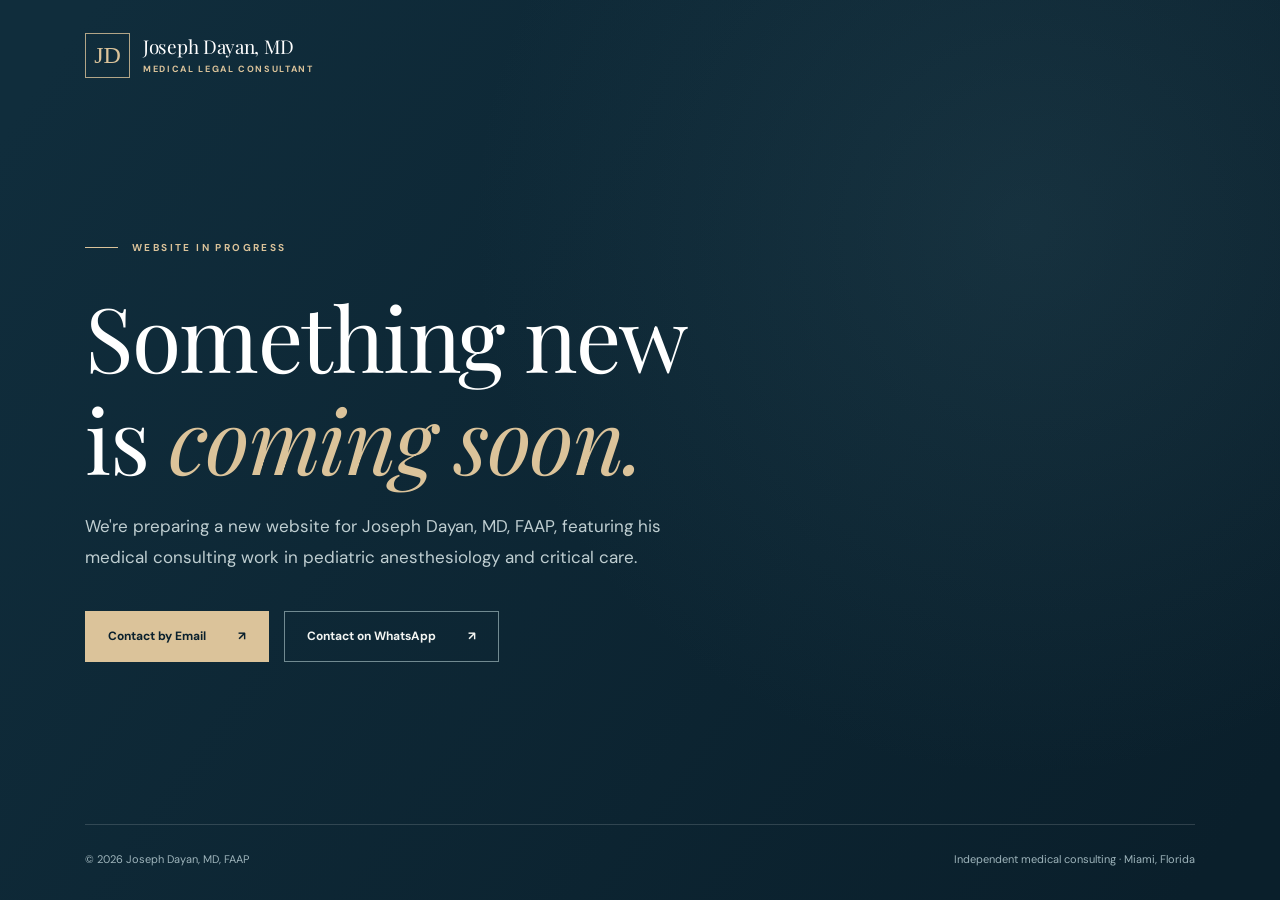
==== commit 0d709bec: "Revise Dr Dayan preview credentials, case review contacts, and social links" ====
--- a/index.html
+++ b/index.html
@@ -44,13 +44,13 @@
   </style>
 </head>
 <body>
-  <header><div class="container"><a href="./" class="identity" aria-label="Joseph Dayan, MD, home"><span class="mark" aria-hidden="true">JD</span><span><strong>Joseph Dayan, MD</strong><small>MEDICAL CONSULTANT</small></span></a></div></header>
+  <header><div class="container"><a href="./" class="identity" aria-label="Joseph Dayan, MD, home"><span class="mark" aria-hidden="true">JD</span><span><strong>Joseph Dayan, MD</strong><small>MEDICAL LEGAL CONSULTANT</small></span></a></div></header>
   <main id="main"><div class="container"><div class="inner">
     <p class="eyebrow">Website in progress</p>
     <h1>Something new<br>is <em>coming soon.</em></h1>
     <p class="intro">We're preparing a new website for Joseph Dayan, MD, FAAP, featuring his medical consulting work in pediatric anesthesiology and critical care.</p>
     <div class="actions">
-      <a class="action" href="mailto:josephdayan@gmail.com?subject=Medical%20Consultation%20Inquiry">Contact by Email <span aria-hidden="true">↗</span></a>
+      <a class="action" href="mailto:JDayan@med.miami.edu?subject=Medical%20Consultation%20Inquiry">Contact by Email <span aria-hidden="true">↗</span></a>
       <a class="action secondary" href="https://wa.me/17325704002" target="_blank" rel="noopener noreferrer">Contact on WhatsApp <span aria-hidden="true">↗</span></a>
     </div>
   </div></div></main>
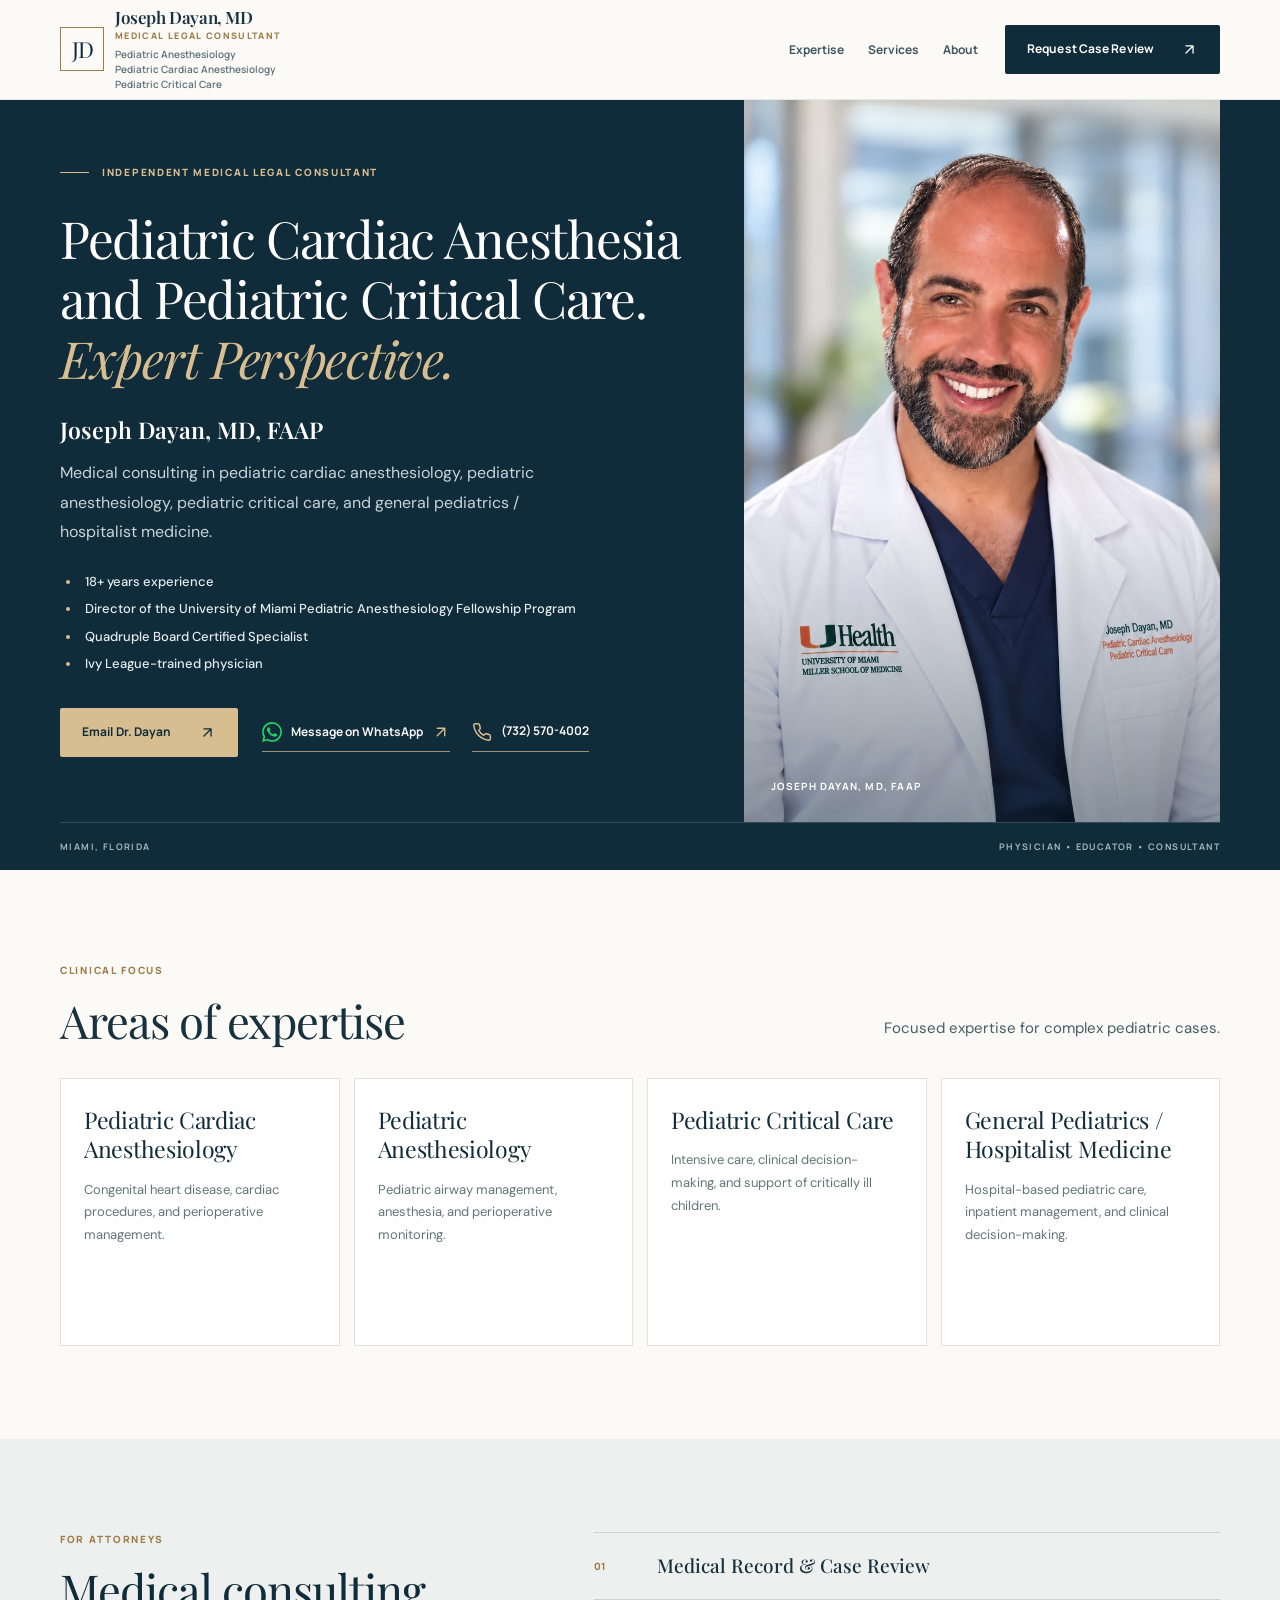
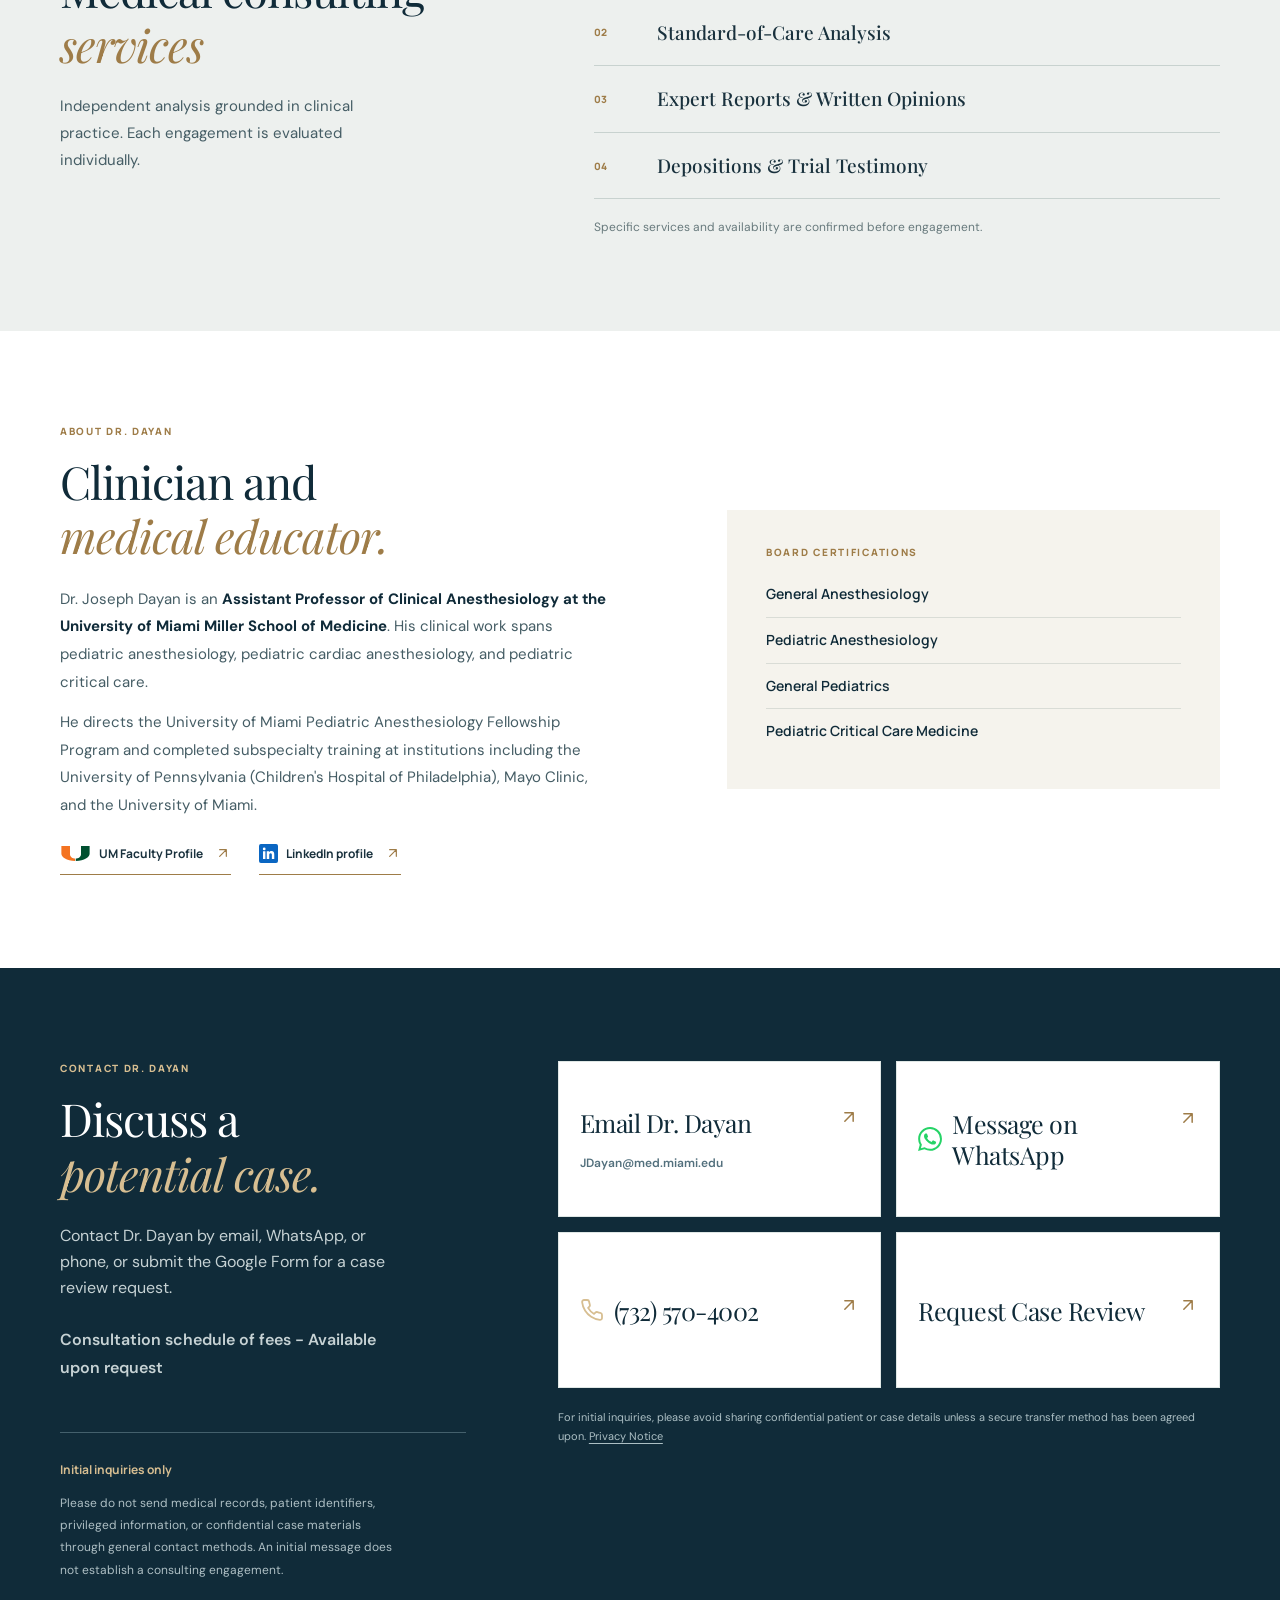
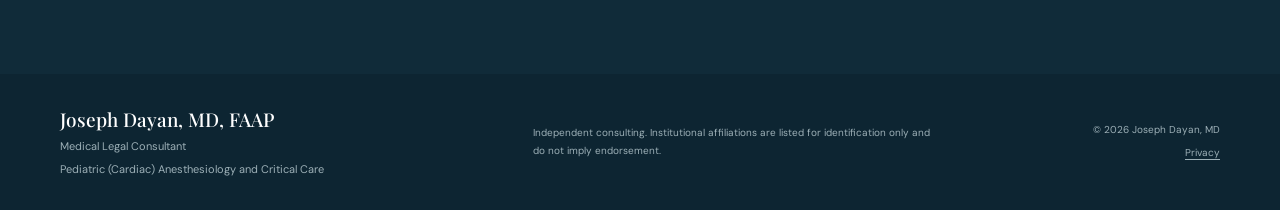
==== commit c6b0d024: "Launch Dayan consulting site at root with SEO, redirects, social image and Cloudflare analytics setu" ====
--- a/index.html
+++ b/index.html
@@ -3,57 +3,204 @@
 <head>
   <meta charset="utf-8">
   <meta name="viewport" content="width=device-width, initial-scale=1">
-  <meta name="theme-color" content="#102b39">
-  <meta name="robots" content="noindex, follow">
-  <meta name="description" content="The new Joseph Dayan, MD medical consulting website is currently in progress. Contact Dr. Dayan by email or WhatsApp.">
-  <title>Website in Progress | Joseph Dayan, MD</title>
-  <link rel="icon" href="joey/assets/favicon.svg" type="image/svg+xml">
+  <meta name="robots" content="index, follow, max-image-preview:large">
+  <meta name="theme-color" content="#132a37">
+  <meta name="description" content="Joseph Dayan, MD, FAAP offers medical-legal case consultation in pediatric cardiac anesthesiology, pediatric critical care and hospital medicine.">
+  <meta property="og:type" content="website">
+  <meta property="og:title" content="Joseph Dayan, MD | Pediatric Anesthesia & Critical Care Consultant">
+  <meta property="og:description" content="Independent medical-legal consulting in pediatric cardiac anesthesia, pediatric critical care and general pediatrics.">
+  <title>Joseph Dayan, MD | Pediatric Anesthesia & Critical Care Consultant</title>
+  <link rel="canonical" href="https://drjosephdayan.com/">
+  <meta property="og:url" content="https://drjosephdayan.com/">
+  <meta property="og:site_name" content="Joseph Dayan, MD">
+  <meta property="og:image" content="https://drjosephdayan.com/assets/social-preview.jpg">
+  <meta property="og:image:secure_url" content="https://drjosephdayan.com/assets/social-preview.jpg">
+  <meta property="og:image:type" content="image/jpeg">
+  <meta property="og:image:width" content="1200">
+  <meta property="og:image:height" content="630">
+  <meta property="og:image:alt" content="Joseph Dayan, MD — pediatric anesthesiology and pediatric critical care medical-legal consulting">
+  <meta name="twitter:card" content="summary_large_image">
+  <meta name="twitter:title" content="Joseph Dayan, MD | Pediatric Anesthesia & Critical Care Consultant">
+  <meta name="twitter:description" content="Independent medical-legal case consulting in pediatric anesthesia and pediatric critical care.">
+  <meta name="twitter:image" content="https://drjosephdayan.com/assets/social-preview.jpg">
+  <link rel="icon" href="assets/favicon.svg" type="image/svg+xml">
   <link rel="preconnect" href="https://fonts.googleapis.com">
   <link rel="preconnect" href="https://fonts.gstatic.com" crossorigin>
-  <link href="https://fonts.googleapis.com/css2?family=DM+Sans:wght@400;500;600;700&family=Playfair+Display:wght@400;500&display=swap" rel="stylesheet">
-  <style>
-    :root{color-scheme:dark;--navy:#102b39;--dark:#0a202d;--gold:#dbc39a;--off:#eef2ef}
-    *,*::before,*::after{box-sizing:border-box}
-    html{min-height:100%;background:var(--dark)}
-    body{margin:0;min-height:100vh;min-height:100svh;display:flex;flex-direction:column;color:#fff;font-family:'DM Sans',Arial,sans-serif;background:radial-gradient(circle at 80% 25%,rgba(64,103,117,.20),transparent 45%),linear-gradient(125deg,#102d3c 5%,#0a1f2b 95%)}
-    a{color:inherit;text-decoration:none}
-    a:focus-visible{outline:3px solid var(--gold);outline-offset:5px}
-    .container{width:min(1110px,calc(100% - 64px));margin:auto}
-    header{padding:33px 0}
-    .identity{display:flex;align-items:center;gap:13px;width:max-content}
-    .mark{width:45px;height:45px;border:1px solid rgba(219,195,154,.8);display:grid;place-items:center;font:24px Georgia,serif;color:var(--gold)}
-    .identity strong{display:block;font:400 19px/1.1 'Playfair Display',Georgia,serif;letter-spacing:-.3px}
-    .identity small{display:block;margin-top:7px;font-size:9px;font-weight:700;letter-spacing:1.65px;color:var(--gold)}
-    main{display:flex;flex:1;align-items:center;padding:72px 0 115px}
-    .inner{max-width:830px}
-    .eyebrow{display:flex;align-items:center;gap:14px;color:var(--gold);text-transform:uppercase;letter-spacing:2.4px;font-size:10px;font-weight:700}
-    .eyebrow::before{content:"";height:1px;width:33px;background:var(--gold)}
-    h1{margin:31px 0 22px;font:400 clamp(49px,7vw,91px)/1.14 'Playfair Display',Georgia,serif;letter-spacing:-1.5px}
-    h1 em{font-weight:400;color:var(--gold)}
-    .intro{max-width:585px;color:#bfced1;font-size:17px;line-height:1.85}
-    .actions{display:flex;align-items:center;gap:15px;margin-top:37px;flex-wrap:wrap}
-    .action{display:inline-flex;align-items:center;justify-content:space-between;gap:32px;min-height:51px;padding:15px 22px;background:var(--gold);color:var(--dark);font-size:12px;font-weight:700;border:1px solid var(--gold);transition:transform .2s,background .2s}
-    .action:hover{background:#e9d6b1;transform:translateY(-2px)}
-    .action.secondary{background:transparent;color:#f3f5f2;border-color:#718a91}
-    .action.secondary:hover{border-color:var(--gold);background:rgba(255,255,255,.06)}
-    footer .footer-inner{border-top:1px solid rgba(255,255,255,.15);display:flex;gap:20px;align-items:center;justify-content:space-between;padding:25px 0 31px}
-    footer p{margin:0;color:#9eb4bb;font-size:11px;line-height:1.7}
-    footer p:last-child{text-align:right}
-    @media(max-width:650px){.container{width:calc(100% - 40px)}header{padding:23px 0}main{padding:72px 0 85px}h1{letter-spacing:-.8px;font-size:clamp(44px,10.4vw,62px)}.intro{font-size:15px}.actions{align-items:stretch;flex-direction:column}.action{width:100%}footer .footer-inner{align-items:start;flex-direction:column;gap:10px}footer p:last-child{text-align:left}}
-    @media(prefers-reduced-motion:reduce){.action{transition:none}}
-  </style>
+  <link href="https://fonts.googleapis.com/css2?family=DM+Sans:wght@400;500;600;700&family=Manrope:wght@500;600;700;800&family=Playfair+Display:wght@400;500;600&display=swap" rel="stylesheet">
+  <link rel="stylesheet" href="assets/styles.css">
+  <script defer src="assets/site.js"></script>
+  <script type="application/ld+json">
+{
+  "@context": "https://schema.org",
+  "@type": "Person",
+  "name": "Joseph Dayan",
+  "honorificSuffix": [
+    "MD",
+    "FAAP"
+  ],
+  "jobTitle": "Medical-Legal Consultant",
+  "url": "https://drjosephdayan.com/",
+  "image": "https://drjosephdayan.com/assets/joseph-dayan-primary-2026.webp",
+  "email": "JDayan@med.miami.edu",
+  "telephone": "+1-732-570-4002",
+  "knowsAbout": [
+    "Pediatric Anesthesiology",
+    "Pediatric Cardiac Anesthesiology",
+    "Pediatric Critical Care Medicine",
+    "General Pediatrics / Hospitalist Medicine"
+  ],
+  "sameAs": [
+    "https://med.miami.edu/faculty/joseph-dayan-md-faap",
+    "https://www.linkedin.com/in/joseph-dayan-md-79019a79"
+  ]
+}
+  </script>
+  <script defer src="assets/analytics.js"></script>
 </head>
 <body>
-  <header><div class="container"><a href="./" class="identity" aria-label="Joseph Dayan, MD, home"><span class="mark" aria-hidden="true">JD</span><span><strong>Joseph Dayan, MD</strong><small>MEDICAL LEGAL CONSULTANT</small></span></a></div></header>
-  <main id="main"><div class="container"><div class="inner">
-    <p class="eyebrow">Website in progress</p>
-    <h1>Something new<br>is <em>coming soon.</em></h1>
-    <p class="intro">We're preparing a new website for Joseph Dayan, MD, FAAP, featuring his medical consulting work in pediatric anesthesiology and critical care.</p>
-    <div class="actions">
-      <a class="action" href="mailto:JDayan@med.miami.edu?subject=Medical%20Consultation%20Inquiry">Contact by Email <span aria-hidden="true">↗</span></a>
-      <a class="action secondary" href="https://wa.me/17325704002" target="_blank" rel="noopener noreferrer">Contact on WhatsApp <span aria-hidden="true">↗</span></a>
+  <a class="skip-link" href="#main">Skip to content</a>
+  <header class="site-header">
+    <div class="container header-layout">
+      <a class="brand" href="index.html" aria-label="Joseph Dayan, MD, home">
+        <span class="brand-mark" aria-hidden="true">JD</span>
+        <span class="brand-text"><strong>Joseph Dayan, MD</strong><small>MEDICAL LEGAL CONSULTANT</small><small class="brand-specialty">Pediatric Anesthesiology<br>Pediatric Cardiac Anesthesiology<br>Pediatric Critical Care</small></span>
+      </a>
+      <nav class="desktop-nav" aria-label="Main navigation">
+        <a href="#expertise">Expertise</a>
+        <a href="#services">Services</a>
+        <a href="#about">About</a>
+      </nav>
+      <a class="btn btn-nav" href="https://forms.gle/VSAVzxjfs5dsTmnk8" target="_blank" rel="noopener noreferrer" aria-label="Request case review via Google Form">Request Case Review <svg class="link-arrow" xmlns="http://www.w3.org/2000/svg" viewBox="0 0 24 24" width="18" height="18" fill="none" stroke="currentColor" stroke-width="1.8" stroke-linecap="round" stroke-linejoin="round" aria-hidden="true" focusable="false"><path d="M7 7h10v10M17 7 7 17"/></svg></a>
+      <button class="menu-toggle" type="button" aria-label="Open navigation" aria-expanded="false" aria-controls="mobile-nav" data-menu-toggle><span></span><span></span></button>
     </div>
-  </div></div></main>
-  <footer><div class="container footer-inner"><p>© 2026 Joseph Dayan, MD, FAAP</p><p>Independent medical consulting · Miami, Florida</p></div></footer>
+    <nav class="mobile-nav" id="mobile-nav" aria-label="Mobile navigation" hidden>
+      <a href="#expertise">Expertise</a>
+      <a href="#services">Services</a>
+      <a href="#about">About</a>
+      <a href="https://forms.gle/VSAVzxjfs5dsTmnk8" target="_blank" rel="noopener noreferrer">Request Case Review</a><a href="https://wa.me/17325704002" target="_blank" rel="noopener noreferrer">WhatsApp Dr. Dayan</a>
+    </nav>
+  </header>
+  <main id="main">
+    <section class="hero" aria-labelledby="hero-title">
+      <div class="container hero-layout">
+        <div class="hero-copy">
+          <p class="overline"><span class="overline-rule"></span> INDEPENDENT MEDICAL LEGAL CONSULTANT</p>
+          <h1 id="hero-title">Pediatric Cardiac Anesthesia and Pediatric Critical Care.<br><em>Expert Perspective.</em></h1>
+          <p class="hero-name">Joseph Dayan, MD, FAAP</p>
+          <p class="hero-description">Medical consulting in pediatric cardiac anesthesiology, pediatric anesthesiology, pediatric critical care, and general pediatrics / hospitalist medicine.</p>
+          <ul class="hero-qualifications" aria-label="Professional qualifications">
+            <li>18+ years experience</li>
+            <li>Director of the University of Miami Pediatric Anesthesiology Fellowship Program</li>
+            <li>Quadruple Board Certified Specialist</li>
+            <li>Ivy League-trained physician</li>
+          </ul>
+          <div class="hero-actions">
+            <a class="btn btn-accent" href="mailto:JDayan@med.miami.edu?subject=Medical%20Case%20Review%20Inquiry">Email Dr. Dayan <svg class="link-arrow" xmlns="http://www.w3.org/2000/svg" viewBox="0 0 24 24" width="18" height="18" fill="none" stroke="currentColor" stroke-width="1.8" stroke-linecap="round" stroke-linejoin="round" aria-hidden="true" focusable="false"><path d="M7 7h10v10M17 7 7 17"/></svg></a>
+            <div class="hero-secondary-actions">
+              <a class="subtle-link whatsapp-link" href="https://wa.me/17325704002" target="_blank" rel="noopener noreferrer"><img class="whatsapp-icon" src="assets/whatsapp.svg" alt="" width="20" height="20"> Message on WhatsApp <svg class="link-arrow" xmlns="http://www.w3.org/2000/svg" viewBox="0 0 24 24" width="18" height="18" fill="none" stroke="currentColor" stroke-width="1.8" stroke-linecap="round" stroke-linejoin="round" aria-hidden="true" focusable="false"><path d="M7 7h10v10M17 7 7 17"/></svg></a>
+              <a class="hero-phone-link" href="tel:+17325704002" aria-label="Call (732) 570-4002"><img class="phone-icon" src="assets/phone.svg" width="20" height="20" alt="">(732) 570-4002</a>
+            </div>
+          </div>
+        </div>
+        <div class="hero-photo">
+          <img src="assets/joseph-dayan-primary-2026.webp" alt="Dr. Joseph Dayan wearing a white medical coat with his name and specialties" width="1122" height="1402" decoding="async" fetchpriority="high" onerror="this.hidden=true;this.nextElementSibling.hidden=false">
+          <span class="photo-fallback" hidden aria-hidden="true">JD</span>
+          <span class="photo-caption">JOSEPH DAYAN, MD, FAAP</span>
+        </div>
+      </div>
+      <div class="container hero-foot"><span>MIAMI, FLORIDA</span><span>PHYSICIAN • EDUCATOR • CONSULTANT</span></div>
+    </section>
+
+    <section class="section expertise-section" id="expertise" aria-labelledby="expertise-title">
+      <div class="container">
+        <div class="section-heading">
+          <div><p class="eyebrow">CLINICAL FOCUS</p><h2 id="expertise-title">Areas of expertise</h2></div>
+          <p>Focused expertise for complex pediatric cases.</p>
+        </div>
+        <div class="focus-grid">
+          <article class="focus-card"><h3>Pediatric Cardiac Anesthesiology</h3><p>Congenital heart disease, cardiac procedures, and perioperative management.</p></article>
+          <article class="focus-card"><h3>Pediatric Anesthesiology</h3><p>Pediatric airway management, anesthesia, and perioperative monitoring.</p></article>
+          <article class="focus-card"><h3>Pediatric Critical Care</h3><p>Intensive care, clinical decision-making, and support of critically ill children.</p></article>
+          <article class="focus-card"><h3>General Pediatrics / Hospitalist Medicine</h3><p>Hospital-based pediatric care, inpatient management, and clinical decision-making.</p></article>
+        </div>
+      </div>
+    </section>
+
+    <section class="section services-section" id="services" aria-labelledby="services-title">
+      <div class="container services-layout">
+        <div class="services-intro">
+          <p class="eyebrow">FOR ATTORNEYS</p>
+          <h2 id="services-title">Medical consulting <em>services</em></h2>
+          <p>Independent analysis grounded in clinical practice. Each engagement is evaluated individually.</p>
+        </div>
+        <div class="service-items">
+          <div><span class="service-number">01</span><h3>Medical Record & Case Review</h3></div>
+          <div><span class="service-number">02</span><h3>Standard-of-Care Analysis</h3></div>
+          <div><span class="service-number">03</span><h3>Expert Reports & Written Opinions</h3></div>
+          <div><span class="service-number">04</span><h3>Depositions & Trial Testimony</h3></div>
+          <p class="service-caveat">Specific services and availability are confirmed before engagement.</p>
+        </div>
+      </div>
+    </section>
+
+    <section class="section about-section" id="about" aria-labelledby="about-title">
+      <div class="container about-layout">
+        <div class="about-copy">
+          <p class="eyebrow">ABOUT DR. DAYAN</p>
+          <h2 id="about-title">Clinician and <em>medical educator.</em></h2>
+          <p>Dr. Joseph Dayan is an <strong>Assistant Professor of Clinical Anesthesiology at the University of Miami Miller School of Medicine</strong>. His clinical work spans pediatric anesthesiology, pediatric cardiac anesthesiology, and pediatric critical care.</p>
+          <p>He directs the University of Miami Pediatric Anesthesiology Fellowship Program and completed subspecialty training at institutions including the University of Pennsylvania (Children's Hospital of Philadelphia), Mayo Clinic, and the University of Miami.</p>
+          <div class="profile-links">
+            <a href="https://med.miami.edu/faculty/joseph-dayan-md-faap" target="_blank" rel="noopener noreferrer" class="underlined-link"><img class="profile-link-icon um-profile-icon" src="assets/um-mark.svg" width="31" height="22" alt="">UM Faculty Profile <svg class="link-arrow" xmlns="http://www.w3.org/2000/svg" viewBox="0 0 24 24" width="18" height="18" fill="none" stroke="currentColor" stroke-width="1.8" stroke-linecap="round" stroke-linejoin="round" aria-hidden="true" focusable="false"><path d="M7 7h10v10M17 7 7 17"/></svg></a>
+            <a href="https://www.linkedin.com/in/joseph-dayan-md-79019a79" target="_blank" rel="noopener noreferrer" class="underlined-link"><img class="profile-link-icon linkedin-profile-icon" src="assets/linkedin.svg" width="19" height="19" alt="">LinkedIn profile <svg class="link-arrow" xmlns="http://www.w3.org/2000/svg" viewBox="0 0 24 24" width="18" height="18" fill="none" stroke="currentColor" stroke-width="1.8" stroke-linecap="round" stroke-linejoin="round" aria-hidden="true" focusable="false"><path d="M7 7h10v10M17 7 7 17"/></svg></a>
+          </div>
+        </div>
+        <div class="boards" aria-label="Board certifications">
+          <p class="eyebrow">BOARD CERTIFICATIONS</p>
+          <ul>
+            <li>General Anesthesiology</li>
+            <li>Pediatric Anesthesiology</li>
+            <li>General Pediatrics</li>
+            <li>Pediatric Critical Care Medicine</li>
+          </ul>
+        </div>
+      </div>
+    </section>
+
+    <section class="section contact-section" id="contact" aria-labelledby="contact-title">
+      <div class="container contact-layout">
+        <div class="contact-copy">
+          <p class="eyebrow">CONTACT DR. DAYAN</p>
+          <h2 id="contact-title">Discuss a <em>potential case.</em></h2>
+          <p>Contact Dr. Dayan by email, WhatsApp, or phone, or submit the Google Form for a case review request.</p>
+          <p class="fee-note">Consultation schedule of fees - Available upon request</p>
+          <div class="contact-note"><strong>Initial inquiries only</strong><p>Please do not send medical records, patient identifiers, privileged information, or confidential case materials through general contact methods. An initial message does not establish a consulting engagement.</p></div>
+        </div>
+        <div class="contact-options" aria-label="Contact and case review options">
+          <a class="contact-option" href="mailto:JDayan@med.miami.edu?subject=Medical%20Case%20Review%20Inquiry">
+            <span class="contact-option-name">Email Dr. Dayan <svg class="link-arrow" xmlns="http://www.w3.org/2000/svg" viewBox="0 0 24 24" width="18" height="18" fill="none" stroke="currentColor" stroke-width="1.8" stroke-linecap="round" stroke-linejoin="round" aria-hidden="true" focusable="false"><path d="M7 7h10v10M17 7 7 17"/></svg></span>
+            <span class="contact-option-detail">JDayan@med.miami.edu</span>
+          </a>
+          <a class="contact-option" href="https://wa.me/17325704002" target="_blank" rel="noopener noreferrer">
+            <span class="contact-option-name"><span class="contact-option-label"><img class="whatsapp-icon" src="assets/whatsapp.svg" alt="" width="20" height="20"> Message on WhatsApp</span><svg class="link-arrow" xmlns="http://www.w3.org/2000/svg" viewBox="0 0 24 24" width="18" height="18" fill="none" stroke="currentColor" stroke-width="1.8" stroke-linecap="round" stroke-linejoin="round" aria-hidden="true" focusable="false"><path d="M7 7h10v10M17 7 7 17"/></svg></span>
+          </a>
+          <a class="contact-option" href="tel:+17325704002" aria-label="Call (732) 570-4002">
+            <span class="contact-option-name"><span class="contact-option-label"><img class="phone-icon" src="assets/phone.svg" alt="" width="24" height="24"> (732) 570-4002</span><svg class="link-arrow" xmlns="http://www.w3.org/2000/svg" viewBox="0 0 24 24" width="18" height="18" fill="none" stroke="currentColor" stroke-width="1.8" stroke-linecap="round" stroke-linejoin="round" aria-hidden="true" focusable="false"><path d="M7 7h10v10M17 7 7 17"/></svg></span>
+          </a>
+          <a class="contact-option" href="https://forms.gle/VSAVzxjfs5dsTmnk8" target="_blank" rel="noopener noreferrer">
+            <span class="contact-option-name">Request Case Review <svg class="link-arrow" xmlns="http://www.w3.org/2000/svg" viewBox="0 0 24 24" width="18" height="18" fill="none" stroke="currentColor" stroke-width="1.8" stroke-linecap="round" stroke-linejoin="round" aria-hidden="true" focusable="false"><path d="M7 7h10v10M17 7 7 17"/></svg></span>
+          </a>
+          <p class="contact-privacy">For initial inquiries, please avoid sharing confidential patient or case details unless a secure transfer method has been agreed upon. <a href="privacy.html">Privacy Notice</a></p>
+        </div>
+      </div>
+    </section>
+  </main>
+  <footer class="footer">
+    <div class="container footer-content">
+      <div class="footer-brand"><strong>Joseph Dayan, MD, FAAP</strong><span>Medical Legal Consultant</span><span>Pediatric (Cardiac) Anesthesiology and Critical Care</span></div>
+      <p>Independent consulting. Institutional affiliations are listed for identification only and do not imply endorsement.</p>
+      <div class="footer-meta"><span>© <span data-year>2026</span> Joseph Dayan, MD</span><a href="privacy.html">Privacy</a></div>
+    </div>
+  </footer>
 </body>
 </html>
--- a/assets/styles.css
+++ b/assets/styles.css
@@ -0,0 +1,288 @@
+:root{--navy:#102b39;--deep:#0d2532;--ink:#19313d;--text:#455d65;--muted:#73848a;--gold:#d7be91;--gold-dark:#9e7c48;--cream:#f5f3ed;--paper:#fbfaf7;--line:#dce3e1;--white:#fff;--max:1160px;--sans:'DM Sans',Arial,sans-serif;--ui:'Manrope',Arial,sans-serif;--serif:'Playfair Display',Georgia,serif}
+*,*::before,*::after{box-sizing:border-box}
+html{scroll-behavior:smooth;scroll-padding-top:104px}
+body{margin:0;background:var(--paper);color:var(--ink);font:400 16px/1.65 var(--sans);-webkit-font-smoothing:antialiased}
+img{max-width:100%;display:block}
+a{color:inherit;text-decoration:none}
+button,input,textarea,select{font:inherit}
+button{cursor:pointer}
+h1,h2,h3,p{margin:0}
+h1,h2,h3{line-height:1.2}
+::selection{background:var(--gold);color:var(--navy)}
+:focus-visible{outline:3px solid var(--gold-dark);outline-offset:4px}
+.container{width:min(var(--max),calc(100% - 90px));margin-inline:auto}
+.skip-link{position:absolute;top:-110px;left:10px;padding:12px 18px;background:#fff;z-index:100}
+.skip-link:focus{top:10px}
+.site-header{position:relative;z-index:20;background:var(--paper);border-bottom:1px solid #e7e8e3}
+.header-layout{min-height:99px;display:flex;align-items:center;gap:22px}
+.brand{display:flex;align-items:center;gap:11px;flex-shrink:0}
+.brand-mark{width:44px;height:44px;border:1px solid var(--gold-dark);display:grid;place-items:center;color:var(--navy);font:400 22px var(--serif);letter-spacing:-1px}
+.brand-text{display:flex;flex-direction:column;gap:3px}
+.brand-text strong{font:600 17px/1.2 var(--serif);letter-spacing:-.4px}
+.brand-text small{color:var(--gold-dark);font:800 9px/1.4 var(--ui);letter-spacing:1.35px}
+.brand-specialty{font:600 9px/1.45 var(--ui)!important;letter-spacing:0!important;text-transform:none;color:#5c717c!important;margin-top:2px;max-width:310px}
+.desktop-nav{display:flex;align-items:center;gap:24px;margin-left:auto}
+.desktop-nav a{font:700 12px var(--ui);color:#415661;transition:color .2s}
+.desktop-nav a:hover{color:var(--gold-dark)}
+.btn{display:inline-flex;align-items:center;justify-content:center;gap:27px;border:1px solid transparent;min-height:49px;padding:14px 21px;border-radius:2px;font:700 12px/1.2 var(--ui);letter-spacing:.1px;white-space:nowrap;transition:background .2s,color .2s,transform .2s}
+.btn:hover{transform:translateY(-2px)}
+.btn span{font:400 19px/1 var(--sans)}
+.btn-nav,.btn-dark{background:var(--navy);color:white}
+.btn-nav:hover,.btn-dark:hover{background:#1f4758}
+.btn-nav{margin-left:9px}
+.btn-accent{background:var(--gold);color:var(--navy)}
+.btn-accent:hover{background:#e4cfa8}
+.menu-toggle{display:none;width:42px;height:42px;border:1px solid var(--line);background:transparent;align-items:center;justify-content:center;flex-direction:column;gap:6px;margin-left:auto}
+.menu-toggle span{width:20px;height:1px;background:var(--navy)}
+.mobile-nav{display:none}
+.overline,.eyebrow{font:800 10px/1.4 var(--ui);letter-spacing:1.7px;text-transform:uppercase}
+.overline{color:var(--gold);display:flex;align-items:center;gap:13px}
+.overline-rule{width:29px;height:1px;background:var(--gold)}
+.eyebrow{color:var(--gold-dark);margin-bottom:16px}
+.hero{background:var(--navy);color:#fff}
+.hero-layout{min-height:580px;display:grid;grid-template-columns:1.13fr .87fr;align-items:stretch;gap:65px}
+.hero-copy{padding:76px 0 74px;align-self:center}
+.hero h1{font:400 clamp(37px,4vw,54px)/1.17 var(--serif);letter-spacing:-1.3px;white-space:normal;margin:30px 0 24px;max-width:680px}
+.hero h1 em,.services-intro h2 em,.about-copy h2 em,.contact-copy h2 em{font-weight:400;color:var(--gold)}
+.hero-name{font:600 23px/1.45 var(--serif);margin-bottom:12px}
+.hero-description{max-width:525px;color:#c9d4d7;font-size:16px;line-height:1.85}
+.hero-actions{display:flex;align-items:center;gap:27px;flex-wrap:wrap;margin-top:33px}
+.subtle-link{color:#f3f5f3;border-bottom:1px solid rgba(215,190,145,.7);padding:9px 0;font:700 12px var(--ui);display:inline-flex;gap:17px;align-items:center;transition:gap .2s}
+.subtle-link:hover{gap:23px}
+.subtle-link span{color:var(--gold);font-size:18px}
+.hero-photo{position:relative;align-self:stretch;overflow:hidden;background:linear-gradient(150deg,#c9d1cf,#84979e);min-height:540px}
+.hero-photo img[hidden]{display:none}.hero-photo img{width:100%;height:100%;position:absolute;inset:0;object-fit:cover;object-position:50% 16%;filter:saturate(.84)}
+.hero-photo:after{content:"";position:absolute;inset:55% 0 0;background:linear-gradient(transparent,rgba(11,33,45,.46));pointer-events:none}
+.photo-fallback{position:absolute;inset:0;display:grid;place-items:center;color:rgba(16,43,57,.33);font:400 130px var(--serif)}
+.photo-fallback[hidden]{display:none}
+.photo-caption{position:absolute;z-index:2;left:27px;bottom:29px;color:white;font:700 10px var(--ui);letter-spacing:1.2px}
+.hero-foot{min-height:48px;border-top:1px solid rgba(255,255,255,.15);display:flex;align-items:center;justify-content:space-between;gap:14px;color:#a4b8be;font:700 9px var(--ui);letter-spacing:1.4px}
+.section{padding:93px 0;scroll-margin-top:10px}
+.section-heading{display:flex;align-items:end;justify-content:space-between;gap:40px;margin-bottom:31px}
+.section-heading h2,.about-copy h2,.services-intro h2,.contact-copy h2{font:400 clamp(36px,3.55vw,50px)/1.2 var(--serif);letter-spacing:-1px}
+.section-heading>p{color:var(--text);font-size:15px;margin-bottom:6px}
+.expertise-section{background:var(--paper)}
+.focus-grid{display:grid;grid-template-columns:repeat(4,minmax(0,1fr));gap:14px}
+.focus-card{border:1px solid #dfe4e1;background:#fff;min-height:268px;padding:26px 23px 28px;transition:border-color .2s,transform .2s}
+.focus-card:hover{transform:translateY(-3px);border-color:#b9c7c4}
+.focus-count{font:800 10px var(--ui);letter-spacing:1.4px;color:var(--gold-dark)}
+.focus-card h3{font:400 23px/1.27 var(--serif);margin:27px 0 15px;color:var(--navy);letter-spacing:-.3px}
+.focus-card p{font-size:13px;color:#61757a;line-height:1.75;max-width:300px}
+.services-section{background:#edf0ee}
+.services-layout{display:grid;grid-template-columns:.83fr 1.17fr;gap:90px;align-items:start}
+.services-intro h2{color:var(--navy)}
+.services-intro h2 em{color:var(--gold-dark)}
+.services-intro>p:last-child{color:var(--text);margin-top:22px;max-width:340px;line-height:1.8;font-size:15px}
+.service-items{border-top:1px solid #c8d2cf}
+.service-items>div{display:grid;grid-template-columns:46px 1fr;gap:17px;align-items:center;padding:19px 0;border-bottom:1px solid #c8d2cf}
+.service-number{font:800 10px var(--ui);color:var(--gold-dark)}
+.service-items h3{font:500 19px/1.45 var(--serif)}
+.service-caveat{font:400 12px/1.7 var(--sans);color:#687a7d;margin-top:18px}
+.about-section{background:#fff}
+.about-layout{display:grid;grid-template-columns:1.07fr .93fr;gap:100px;align-items:center}
+.about-copy h2{color:var(--navy);margin-bottom:23px}
+.about-copy h2 em{color:var(--gold-dark)}
+.about-copy>p:not(.eyebrow){color:var(--text);max-width:550px;font-size:15px;line-height:1.84;margin-bottom:13px}
+.underlined-link{border-bottom:1px solid var(--gold-dark);padding-bottom:10px;font:700 12px var(--ui);display:inline-flex;gap:15px;align-items:center;margin-top:18px;transition:gap .2s}
+.underlined-link:hover{gap:22px}
+.underlined-link span{font-size:18px}
+.boards{background:var(--cream);padding:35px 39px}
+.boards .eyebrow{margin-bottom:13px}
+.boards ul{list-style:none;margin:0;padding:0}
+.boards li{padding:13px 0;border-bottom:1px solid #d9dcd6;font:600 14px/1.35 var(--ui);color:var(--navy)}
+.boards li:last-child{border-bottom:0}
+.contact-section{background:var(--navy);color:#fff}
+.contact-layout{display:grid;grid-template-columns:.76fr 1.24fr;gap:92px;align-items:start}
+.contact-copy .eyebrow{color:var(--gold)}
+.contact-copy h2{margin-bottom:22px}
+.contact-copy>p:not(.eyebrow){color:#c6d2d4;max-width:350px;font-size:16px}
+.contact-note{margin-top:50px;padding-top:23px;border-top:1px solid #44606c}
+.contact-note strong{font:700 12px var(--ui);color:var(--gold)}
+.contact-note p{font-size:12px;line-height:1.85;color:#aebfc4;margin-top:10px;max-width:340px}
+.contact-options{display:flex;flex-direction:column;gap:14px}
+.contact-option{display:flex;flex-direction:column;gap:11px;min-height:148px;padding:24px 29px;background:#fff;border:1px solid #dfe7e5;color:var(--navy);transition:transform .22s,border-color .22s,box-shadow .22s}
+.contact-option:hover{transform:translateY(-3px);border-color:var(--gold);box-shadow:0 14px 22px rgba(4,18,27,.12)}
+.contact-option-top{font:800 10px var(--ui);letter-spacing:1.8px;color:var(--gold-dark)}
+.contact-option-name{display:flex;align-items:center;justify-content:space-between;gap:20px;font:400 clamp(22px,2.4vw,31px)/1.2 var(--serif);letter-spacing:-.5px}
+.contact-option-name span{font:400 22px var(--sans);color:var(--gold-dark)}
+.contact-option-detail{font:600 13px/1.5 var(--sans);color:#53707d;overflow-wrap:anywhere}
+.contact-privacy{color:#acbfc4;font-size:11px;line-height:1.7;margin-top:5px}
+.contact-privacy a{text-decoration:underline;text-underline-offset:3px}
+.footer{background:var(--deep);color:#9db0b7}
+.footer-content{display:grid;grid-template-columns:1fr 1.2fr auto;gap:42px;align-items:center;min-height:136px}
+.footer-brand{display:flex;flex-direction:column;gap:5px}
+.footer-brand strong{font:500 19px var(--serif);color:#fff}
+.footer-brand span{font-size:11px}
+.footer-content>p{font-size:10px;line-height:1.75;max-width:410px}
+.footer-meta{display:flex;flex-direction:column;gap:7px;font-size:10px;text-align:right;white-space:nowrap}
+.footer-meta a{text-decoration:underline;text-underline-offset:3px}
+.privacy-main{background:var(--paper)}
+.privacy-hero{background:var(--navy);color:white;padding:65px 0}
+.privacy-hero h1{font:400 48px var(--serif);margin-top:12px}
+.privacy-section{padding:70px 0 90px}
+.privacy-prose{max-width:790px;color:#52666f;font-size:15px;line-height:1.85}
+.privacy-prose h2{font:500 24px var(--serif);color:var(--navy);margin:33px 0 11px}
+.privacy-prose p{margin-bottom:14px}
+.privacy-prose a{text-decoration:underline;text-underline-offset:3px}
+.privacy-prose .updated{font:800 10px var(--ui);letter-spacing:1.2px;color:var(--gold-dark);margin-bottom:23px}
+.redirect-main{min-height:55vh;padding:100px 0}
+.redirect-main h1{font:400 42px var(--serif)}
+.redirect-main p{margin:25px 0;color:var(--text)}
+@media(max-width:1100px){
+.header-layout{gap:20px}.desktop-nav{gap:22px}
+.hero-layout{gap:35px;grid-template-columns:1.1fr .9fr}
+.hero h1{font-size:clamp(36px,4.4vw,49px)}
+.services-layout{gap:55px}.about-layout{gap:55px}.contact-layout{gap:50px}.footer-content{gap:25px}
+}
+@media(max-width:875px){
+.container{width:calc(100% - 58px)}
+.desktop-nav,.btn-nav{display:none}
+.menu-toggle{display:flex}
+.mobile-nav{display:flex;flex-direction:column;background:var(--paper);padding:8px 29px 22px;border-top:1px solid var(--line)}
+.mobile-nav[hidden]{display:none}
+.mobile-nav a{padding:13px 0;border-bottom:1px solid var(--line);font:700 13px var(--ui)}
+.hero-layout{grid-template-columns:1.06fr .94fr;gap:22px;min-height:505px}
+.hero-copy{padding:68px 0 72px}
+.hero h1{font-size:40px;white-space:normal}
+.hero-photo{min-height:475px}
+.hero-description{font-size:14px}
+.hero-name{font-size:20px}
+.focus-grid{grid-template-columns:repeat(2,minmax(0,1fr))}
+.focus-card{padding:22px;min-height:260px}
+.focus-card h3{font-size:22px}
+.about-layout,.services-layout,.contact-layout{gap:36px}
+.footer-content{grid-template-columns:1fr 1fr}
+.footer-meta{grid-column:1 / -1;flex-direction:row;justify-content:space-between;border-top:1px solid #29414d;padding:14px 0}
+}
+@media(max-width:670px){
+.container{width:calc(100% - 40px)}
+.header-layout{min-height:74px}
+.brand-mark{width:40px;height:40px;font-size:20px}
+.brand-text strong{font-size:16px}
+.brand-text small{font-size:8px}
+.hero-layout{grid-template-columns:1fr;gap:0}
+.hero-copy{padding:68px 0 48px}
+.hero h1{font-size:clamp(37px,7.9vw,52px);margin:24px 0 20px}
+.hero-name{font-size:22px}
+.hero-description{font-size:15px}
+.hero-actions{margin-top:26px}
+.hero-photo{width:100%;max-width:480px;min-height:0;aspect-ratio:1.17/1;justify-self:center}
+.hero-photo img{object-position:center 16%}
+.hero-foot{padding:17px 0;min-height:0;flex-wrap:wrap;row-gap:4px;font-size:8px}
+.section{padding:72px 0}
+.section-heading{align-items:start;flex-direction:column;gap:6px;margin-bottom:25px}
+.section-heading h2,.about-copy h2,.services-intro h2,.contact-copy h2{font-size:clamp(35px,8vw,47px)}
+.section-heading>p{font-size:13px}
+.focus-grid,.about-layout,.services-layout,.contact-layout{grid-template-columns:1fr}
+.focus-grid{gap:11px}
+.focus-card{min-height:0;padding:23px 25px}
+.focus-card h3{font-size:24px;margin:12px 0}
+
+.focus-card p{max-width:none}
+.services-layout,.about-layout,.contact-layout{gap:34px}
+.services-intro>p:last-child{margin-top:13px}
+/* Decorative desktop heading breaks now use block-level emphasis, not hidden <br> elements. */
+.boards{padding:28px 30px}
+.contact-note{margin-top:28px}
+.footer-content{grid-template-columns:1fr;gap:16px;padding:39px 0 0}
+.footer-meta{grid-column:auto}
+.privacy-hero{padding:54px 0}
+.privacy-hero h1{font-size:41px}
+.privacy-section{padding:50px 0 68px}
+}
+@media(max-width:380px){
+.hero h1{font-size:36px}
+.hero-actions{align-items:flex-start;flex-direction:column;gap:9px}
+.hero-actions .btn{width:100%}
+}
+@media(prefers-reduced-motion:reduce){html{scroll-behavior:auto}*,*::before,*::after{transition-duration:.01ms!important}}
+
+/* Dr. Dayan contact options and credentials */
+.header-layout{gap:18px}
+.brand-specialty{font-size:10px!important;line-height:1.5!important;max-width:305px}
+.hero-qualifications{list-style:disc;margin:24px 0 0 0;padding-left:21px;max-width:540px;color:#e4eced}
+.hero-qualifications li{font:500 13px/1.65 var(--sans);padding-left:4px;margin:6px 0}
+.hero-qualifications li::marker{color:var(--gold)}
+.hero-copy{padding-block:65px}
+.whatsapp-icon{display:inline-block;vertical-align:middle;width:20px;height:20px;flex:none;filter:none}
+.whatsapp-link{gap:9px}
+.whatsapp-link>span{margin-left:6px}
+.profile-links{display:flex;flex-wrap:wrap;align-items:center;column-gap:28px;row-gap:6px;margin-top:17px}
+.profile-links .underlined-link{margin-top:6px;white-space:nowrap}
+.contact-copy>.fee-note{color:#edd9b4;max-width:350px;font:600 14px/1.75 var(--sans);margin-top:24px}
+.contact-options{display:grid;grid-template-columns:repeat(2,minmax(0,1fr));gap:15px;align-content:start}
+.contact-option{min-height:156px;padding:24px 21px;justify-content:center;gap:16px}
+.contact-option-name{font-size:clamp(20px,2.05vw,25px);line-height:1.25;align-items:flex-start;gap:7px}
+.contact-option-name>.contact-arrow{margin-left:auto;font:400 21px/1 var(--sans);color:var(--gold-dark);flex:none}
+.contact-option-name>.contact-option-label{display:inline-flex;align-items:center;gap:10px;font:inherit;color:inherit;min-width:0}
+.contact-option-label .whatsapp-icon{width:24px;height:24px}
+.contact-option-detail{font-size:12px;line-height:1.55;overflow-wrap:anywhere}
+.contact-privacy{grid-column:1/-1}
+@media(max-width:1120px){
+ .header-layout{gap:13px}
+ .desktop-nav{gap:17px}
+ .contact-layout{gap:35px;grid-template-columns:.72fr 1.28fr}
+}
+@media(max-width:970px){
+ .contact-options{grid-template-columns:1fr}
+ .contact-option{min-height:115px}
+}
+@media(max-width:875px){
+ .brand-specialty{max-width:305px}
+ .hero-qualifications li{font-size:12px}
+}
+@media(max-width:670px){
+ .contact-options{grid-template-columns:1fr}
+ .hero-copy{padding-top:65px;padding-bottom:42px}
+ .hero-qualifications{margin-top:20px}
+ .hero-qualifications li{font-size:13px}
+ .brand-specialty{max-width:250px;font-size:9px!important}
+ .contact-option{min-height:110px}
+}
+@media(max-width:370px){
+ .brand-specialty{max-width:210px;font-size:8px!important}
+ .brand-mark{display:none}
+}
+
+/* Dayan review refinements */
+.focus-card h3{margin-top:0}
+.about-copy p strong{font-weight:700;color:var(--navy)}
+
+/* Phone contact alongside WhatsApp and in the contact card */
+.hero-secondary-actions{display:flex;align-items:center;gap:22px;flex-wrap:wrap}
+.hero-phone-link{display:inline-flex;align-items:center;gap:9px;color:#f3f5f3;border-bottom:1px solid rgba(215,190,145,.7);padding:9px 0;font:700 12px/1.4 var(--ui);white-space:nowrap;transition:color .2s}
+.hero-phone-link:hover{color:var(--gold)}
+.phone-icon{display:inline-block;flex:none;width:20px;height:20px}
+.contact-option-label .phone-icon{width:24px;height:24px}
+.hero-actions{column-gap:24px;row-gap:16px}
+@media(max-width:670px){.hero-secondary-actions{gap:12px 22px}.hero-phone-link{font-size:12px}}
+
+/* Faculty and LinkedIn profile links */
+.profile-links .underlined-link{gap:8px;min-height:32px;white-space:normal}
+.profile-links .underlined-link span{margin-left:5px}
+.profile-link-icon{display:block;object-fit:contain;flex:none}
+.um-profile-icon{width:31px;height:22px}
+.linkedin-profile-icon{width:19px;height:19px}
+.brand-specialty{max-width:285px}
+@media(max-width:670px){.brand-specialty{max-width:260px}}
+@media(max-width:370px){.brand-specialty{max-width:230px}}
+
+/* Mobile text-flow and cross-platform icon rendering (Oct 2026) */
+.services-intro h2 em,
+.about-copy h2 em,
+.contact-copy h2 em{display:block}
+.link-arrow{display:inline-block;width:18px;height:18px;min-width:18px;flex:none;vertical-align:middle;color:inherit;overflow:visible}
+.btn .link-arrow{width:17px;height:17px;min-width:17px}
+.subtle-link .link-arrow{color:var(--gold)}
+.underlined-link .link-arrow{width:16px;height:16px;min-width:16px;color:var(--gold-dark);margin-left:4px}
+.contact-option-name>.link-arrow{width:20px;height:20px;min-width:20px;color:var(--gold-dark);margin-left:auto}
+.profile-links .underlined-link{gap:8px}
+.services-intro h2,.about-copy h2,.contact-copy h2{overflow-wrap:normal;word-break:normal}
+@media(max-width:670px){
+ .services-intro h2 em,
+ .about-copy h2 em,
+ .contact-copy h2 em{display:inline}
+ .services-intro h2,
+ .about-copy h2,
+ .contact-copy h2{text-wrap:pretty}
+}
